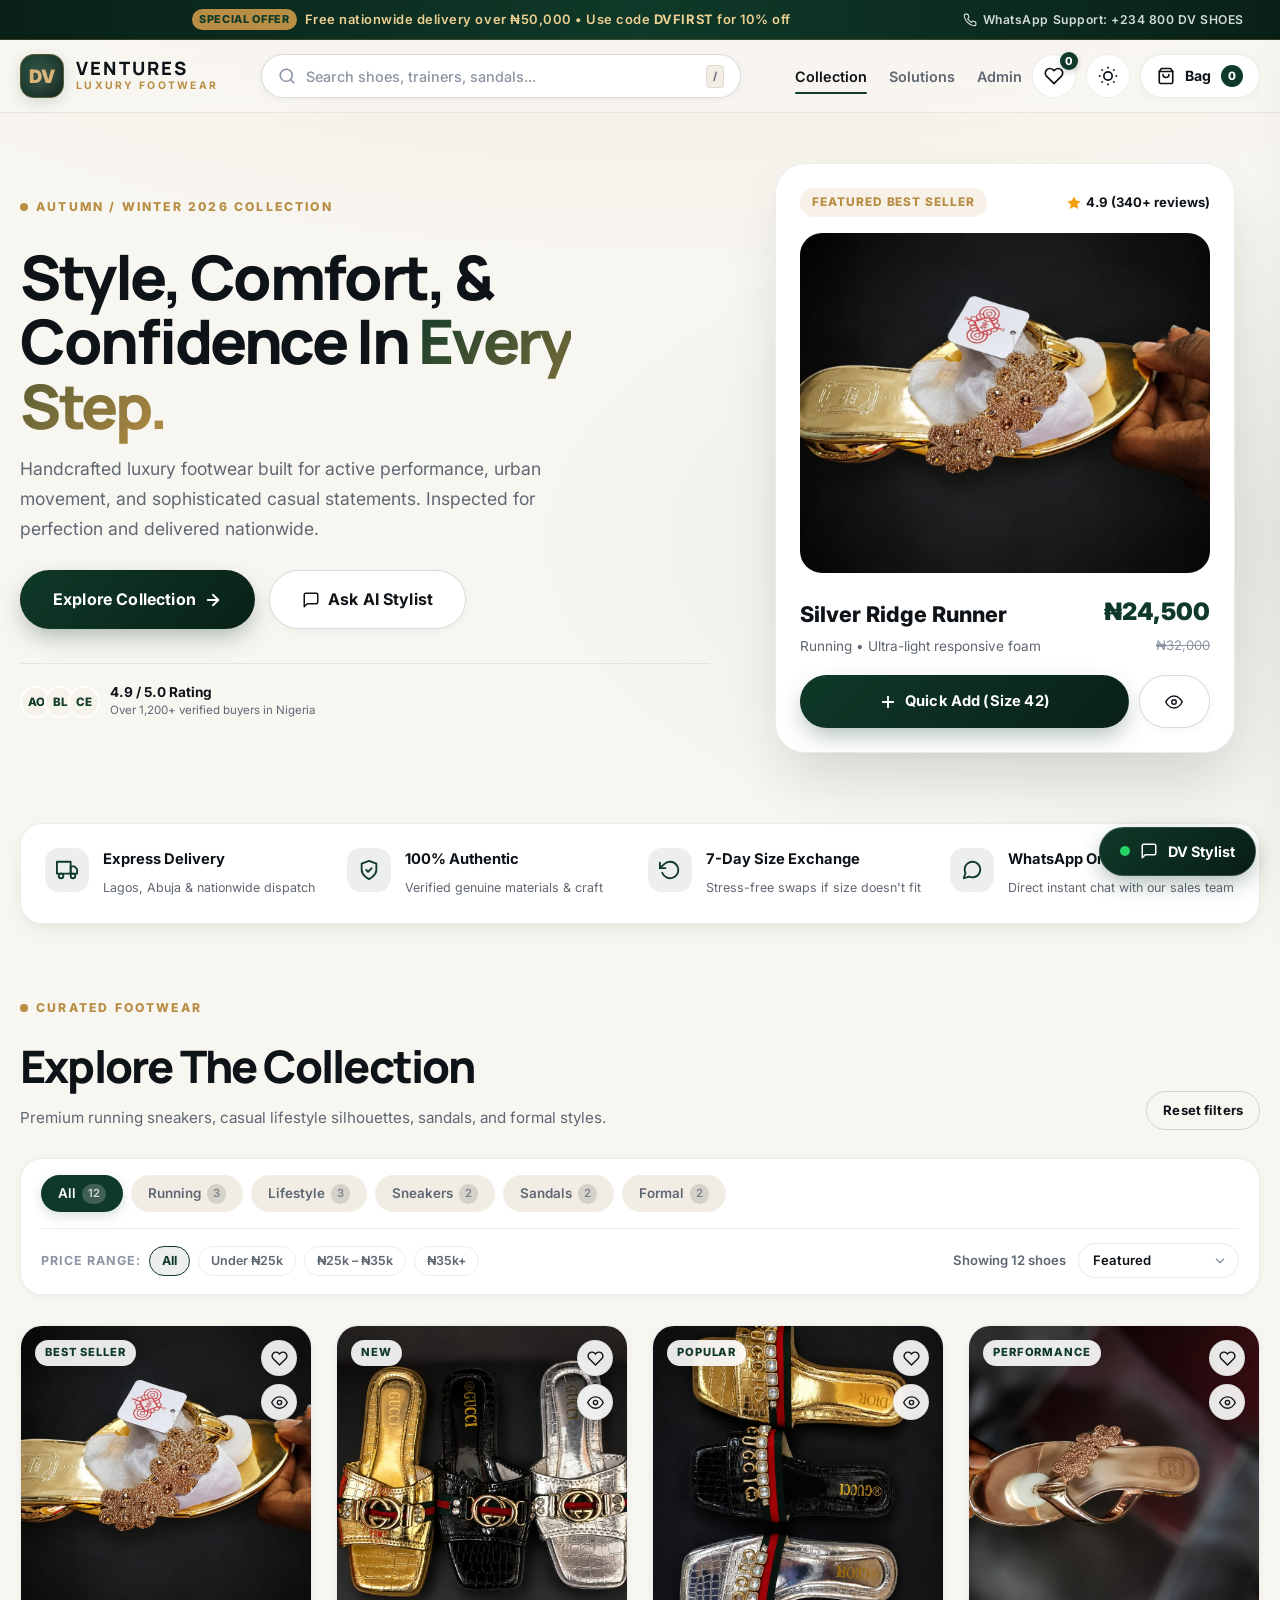
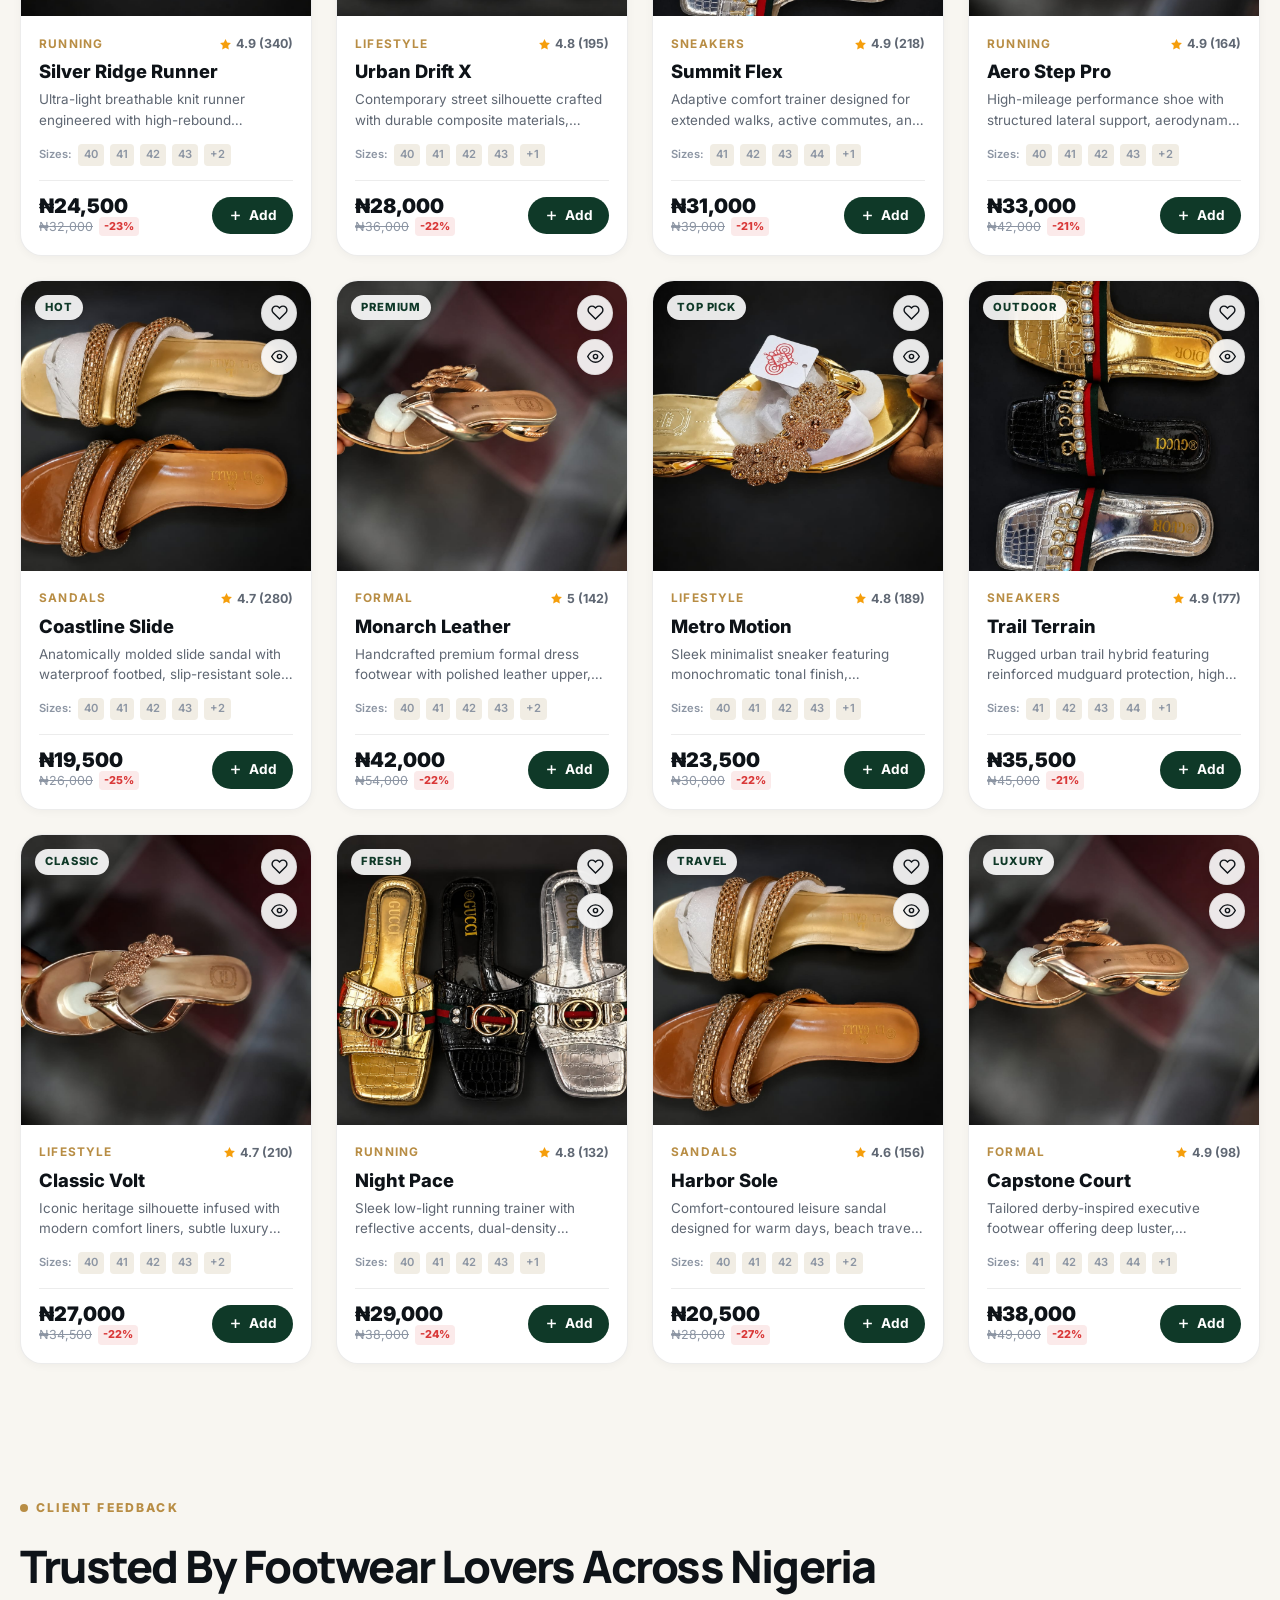
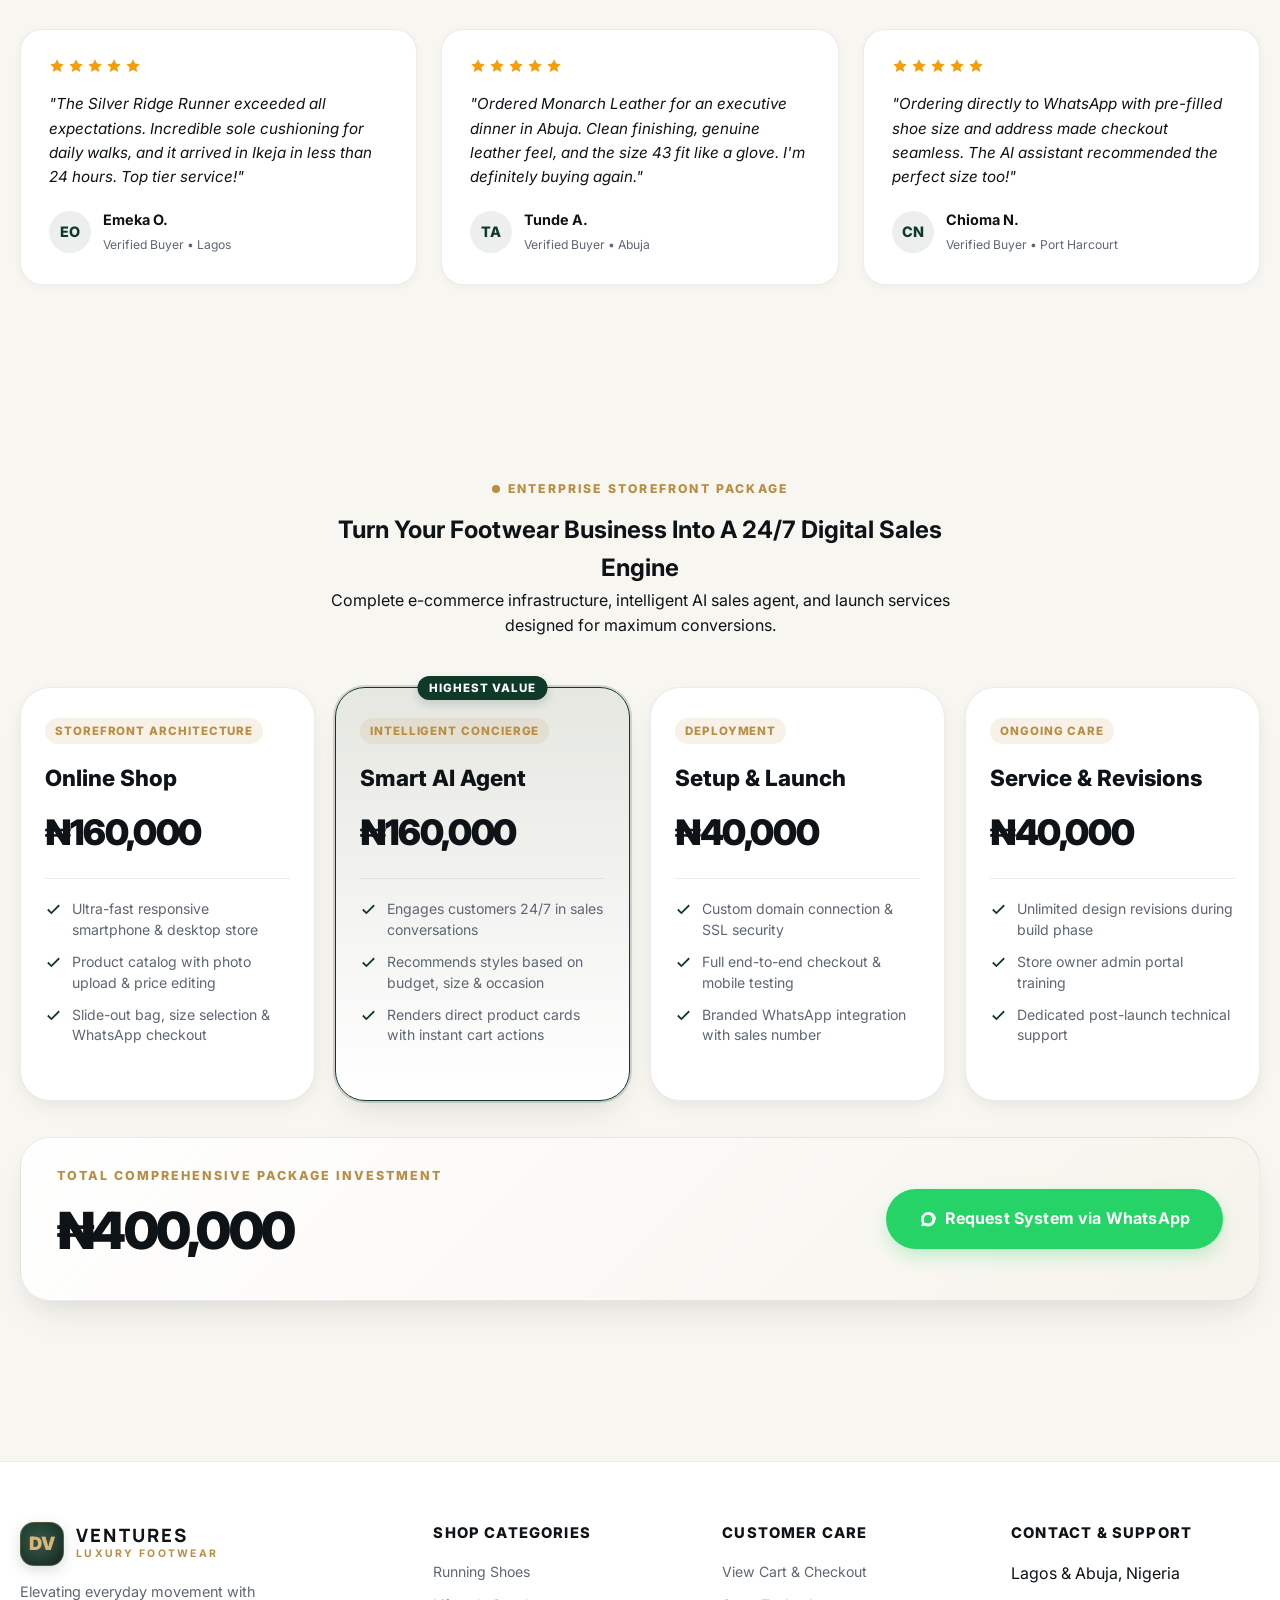
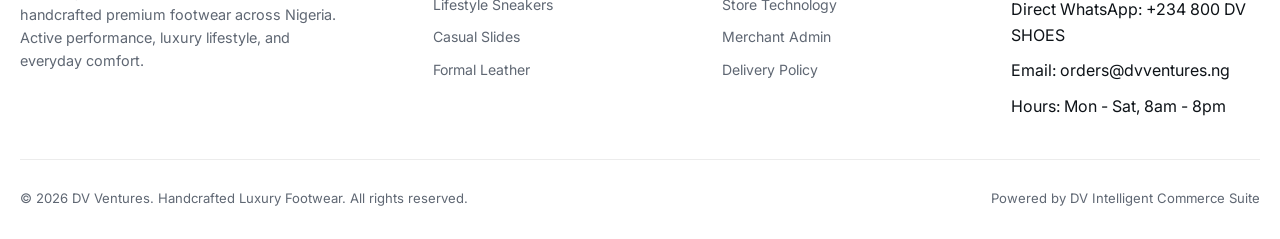
==== index.html @ ef4c5199 "Add files via upload" ====
<!DOCTYPE html>
<html lang="en">
  <head>
    <meta charset="UTF-8" />
    <meta name="viewport" content="width=device-width, initial-scale=1.0" />
    <meta
      name="description"
      content="DV Ventures — Premium handcrafted footwear store in Nigeria. Shop running shoes, luxury sneakers, lifestyle essentials, and sandals with instant WhatsApp ordering and 24/7 AI shopping assistant."
    />
    <title>DV Ventures | Premium Footwear & Luxury Sneakers</title>
    <link rel="preconnect" href="https://fonts.googleapis.com" />
    <link rel="preconnect" href="https://fonts.gstatic.com" crossorigin />
    <link
      href="https://fonts.googleapis.com/css2?family=Inter:wght@400;500;600;700;800;900&family=Manrope:wght@600;700;800;900&display=swap"
      rel="stylesheet"
    />
    <link rel="stylesheet" href="styles.css" />
  </head>
  <body class="theme-light">
    <!-- Announcement Marquee -->
    <div class="announcement-bar">
      <div class="container announcement-inner">
        <div class="announcement-text">
          <span class="announcement-badge">Special Offer</span>
          <span>Free nationwide delivery over ₦50,000 &bull; Use code <strong>DVFIRST</strong> for 10% off</span>
        </div>
        <div class="announcement-contact">
          <svg width="14" height="14" viewBox="0 0 24 24" fill="none" stroke="currentColor" stroke-width="2" stroke-linecap="round" stroke-linejoin="round">
            <path d="M22 16.92v3a2 2 0 0 1-2.18 2 19.79 19.79 0 0 1-8.63-3.07 19.5 19.5 0 0 1-6-6 19.79 19.79 0 0 1-3.07-8.67A2 2 0 0 1 4.11 2h3a2 2 0 0 1 2 1.72 12.84 12.84 0 0 0 .7 2.81 2 2 0 0 1-.45 2.11L8.09 9.91a16 16 0 0 0 6 6l1.27-1.27a2 2 0 0 1 2.11-.45 12.84 12.84 0 0 0 2.81.7A2 2 0 0 1 22 16.92z"></path>
          </svg>
          <span>WhatsApp Support: +234 800 DV SHOES</span>
        </div>
      </div>
    </div>

    <!-- Header / Navbar -->
    <header class="topbar" id="siteHeader">
      <div class="container topbar-inner">
        <!-- Brand -->
        <a href="index.html" class="brand" aria-label="DV Ventures Home">
          <div class="brand-mark">DV</div>
          <div class="brand-info">
            <span class="brand-title">VENTURES</span>
            <span class="brand-subtitle">Luxury Footwear</span>
          </div>
        </a>

        <!-- Search Bar -->
        <div class="search-wrap" role="search">
          <svg class="search-icon" viewBox="0 0 24 24" fill="none" stroke="currentColor" stroke-width="2.2" stroke-linecap="round" stroke-linejoin="round">
            <circle cx="11" cy="11" r="8"></circle>
            <line x1="21" y1="21" x2="16.65" y2="16.65"></line>
          </svg>
          <input
            id="searchInput"
            type="search"
            placeholder="Search shoes, trainers, sandals..."
            aria-label="Search footwear collection"
            autocomplete="off"
          />
          <span class="search-shortcut" title="Press / to search">/</span>
        </div>

        <!-- Navigation & Actions -->
        <nav class="header-actions" aria-label="Quick actions">
          <nav class="topbar-nav" aria-label="Main navigation">
            <a href="#products" class="active">Collection</a>
            <a href="#pricing">Solutions</a>
            <a href="admin.html">Admin</a>
          </nav>

          <!-- Wishlist Toggle -->
          <button id="wishlistToggle" class="icon-btn" type="button" aria-label="View Wishlist" title="View Wishlist">
            <svg viewBox="0 0 24 24" fill="none" stroke="currentColor" stroke-width="2" stroke-linecap="round" stroke-linejoin="round">
              <path d="M20.84 4.61a5.5 5.5 0 0 0-7.78 0L12 5.67l-1.06-1.06a5.5 5.5 0 0 0-7.78 7.78l1.06 1.06L12 21.23l7.78-7.78 1.06-1.06a5.5 5.5 0 0 0 0-7.78z"></path>
            </svg>
            <span id="wishlistCount" class="icon-badge">0</span>
          </button>

          <!-- Theme Toggle -->
          <button id="themeToggle" class="icon-btn" type="button" aria-label="Toggle dark/light theme" title="Toggle theme">
            <svg class="theme-icon-sun" viewBox="0 0 24 24" fill="none" stroke="currentColor" stroke-width="2" stroke-linecap="round" stroke-linejoin="round">
              <circle cx="12" cy="12" r="5"></circle>
              <line x1="12" y1="1" x2="12" y2="3"></line>
              <line x1="12" y1="21" x2="12" y2="23"></line>
              <line x1="4.22" y1="4.22" x2="5.64" y2="5.64"></line>
              <line x1="18.36" y1="18.36" x2="19.78" y2="19.78"></line>
              <line x1="1" y1="12" x2="3" y2="12"></line>
              <line x1="21" y1="12" x2="23" y2="12"></line>
              <line x1="4.22" y1="19.78" x2="5.64" y2="18.36"></line>
              <line x1="18.36" y1="5.64" x2="19.78" y2="4.22"></line>
            </svg>
          </button>

          <!-- Cart Button -->
          <button id="cartToggle" class="cart-pill-btn" type="button" aria-label="Shopping bag">
            <svg viewBox="0 0 24 24" fill="none" stroke="currentColor" stroke-width="2.2" stroke-linecap="round" stroke-linejoin="round">
              <path d="M6 2L3 6v14a2 2 0 0 0 2 2h14a2 2 0 0 0 2-2V6l-3-4z"></path>
              <line x1="3" y1="6" x2="21" y2="6"></line>
              <path d="M16 10a4 4 0 0 1-8 0"></path>
            </svg>
            <span>Bag</span>
            <span id="cartCount" class="cart-badge">0</span>
          </button>
        </nav>
      </div>
    </header>

    <main class="page-shell container">
      <!-- HERO SHOWCASE -->
      <section class="hero-banner" aria-label="Hero Introduction">
        <div class="hero-copy">
          <span class="eyebrow">Autumn / Winter 2026 Collection</span>
          <h1>Style, Comfort, & Confidence In <span class="highlight">Every Step.</span></h1>
          <p>
            Handcrafted luxury footwear built for active performance, urban movement, and sophisticated casual statements. Inspected for perfection and delivered nationwide.
          </p>
          <div class="hero-actions">
            <a href="#products" class="button button-primary button-lg">
              <span>Explore Collection</span>
              <svg viewBox="0 0 24 24" fill="none" stroke="currentColor" stroke-width="2.5" stroke-linecap="round" stroke-linejoin="round">
                <line x1="5" y1="12" x2="19" y2="12"></line>
                <polyline points="12 5 19 12 12 19"></polyline>
              </svg>
            </a>
            <button id="heroChatPrompt" class="button button-secondary button-lg" type="button">
              <svg viewBox="0 0 24 24" fill="none" stroke="currentColor" stroke-width="2" stroke-linecap="round" stroke-linejoin="round">
                <path d="M21 15a2 2 0 0 1-2 2H7l-4 4V5a2 2 0 0 1 2-2h14a2 2 0 0 1 2 2z"></path>
              </svg>
              <span>Ask AI Stylist</span>
            </button>
          </div>

          <!-- Social Proof Badges -->
          <div class="hero-trust">
            <div class="trust-item">
              <div class="trust-avatar-group">
                <div class="trust-avatar">AO</div>
                <div class="trust-avatar">BL</div>
                <div class="trust-avatar">CE</div>
              </div>
              <div class="trust-copy">
                <strong>4.9 / 5.0 Rating</strong>
                <span>Over 1,200+ verified buyers in Nigeria</span>
              </div>
            </div>
          </div>
        </div>

        <!-- Hero Spotlight Card -->
        <div class="hero-spotlight">
          <article class="spotlight-card">
            <div class="spotlight-badge-row">
              <span class="spotlight-badge">Featured Best Seller</span>
              <div class="spotlight-rating">
                <svg viewBox="0 0 24 24">
                  <polygon points="12 2 15.09 8.26 22 9.27 17 14.14 18.18 21.02 12 17.77 5.82 21.02 7 14.14 2 9.27 8.91 8.26 12 2"></polygon>
                </svg>
                <span>4.9 (340+ reviews)</span>
              </div>
            </div>

            <div class="spotlight-img-wrap">
              <img src="./WhatsApp Image 2026-09-04 at 17.58.44.jpeg" alt="Silver Ridge Runner Premium Footwear" />
            </div>

            <div class="spotlight-meta">
              <div class="spotlight-meta-left">
                <h3>Silver Ridge Runner</h3>
                <p>Running &bull; Ultra-light responsive foam</p>
              </div>
              <div class="spotlight-price">
                <span class="current">₦24,500</span>
                <span class="old">₦32,000</span>
              </div>
            </div>

            <div class="spotlight-quick-add">
              <button class="button button-primary full" type="button" onclick="addToCart(1, 42)">
                <svg viewBox="0 0 24 24" fill="none" stroke="currentColor" stroke-width="2.5" stroke-linecap="round" stroke-linejoin="round">
                  <line x1="12" y1="5" x2="12" y2="19"></line>
                  <line x1="5" y1="12" x2="19" y2="12"></line>
                </svg>
                <span>Quick Add (Size 42)</span>
              </button>
              <button class="button button-secondary" type="button" onclick="openQuickView(1)" title="View Details">
                <svg viewBox="0 0 24 24" fill="none" stroke="currentColor" stroke-width="2" stroke-linecap="round" stroke-linejoin="round">
                  <path d="M1 12s4-8 11-8 11 8 11 8-4 8-11 8-11-8-11-8z"></path>
                  <circle cx="12" cy="12" r="3"></circle>
                </svg>
              </button>
            </div>
          </article>
        </div>
      </section>

      <!-- PROMO & TRUST STRIP -->
      <section class="promo-strip" aria-label="Customer assurances">
        <div class="promo-item">
          <div class="promo-icon-wrap">
            <svg viewBox="0 0 24 24" fill="none" stroke="currentColor" stroke-width="2" stroke-linecap="round" stroke-linejoin="round">
              <rect x="1" y="3" width="15" height="13"></rect>
              <polygon points="16 8 20 8 23 11 23 16 16 16 16 8"></polygon>
              <circle cx="5.5" cy="18.5" r="2.5"></circle>
              <circle cx="18.5" cy="18.5" r="2.5"></circle>
            </svg>
          </div>
          <div class="promo-text">
            <strong>Express Delivery</strong>
            <span>Lagos, Abuja & nationwide dispatch</span>
          </div>
        </div>

        <div class="promo-item">
          <div class="promo-icon-wrap">
            <svg viewBox="0 0 24 24" fill="none" stroke="currentColor" stroke-width="2" stroke-linecap="round" stroke-linejoin="round">
              <path d="M12 22s8-4 8-10V5l-8-3-8 3v7c0 6 8 10 8 10z"></path>
              <polyline points="9 12 11 14 15 10"></polyline>
            </svg>
          </div>
          <div class="promo-text">
            <strong>100% Authentic</strong>
            <span>Verified genuine materials & craft</span>
          </div>
        </div>

        <div class="promo-item">
          <div class="promo-icon-wrap">
            <svg viewBox="0 0 24 24" fill="none" stroke="currentColor" stroke-width="2" stroke-linecap="round" stroke-linejoin="round">
              <polyline points="1 4 1 10 7 10"></polyline>
              <path d="M3.51 15a9 9 0 1 0 2.13-9.36L1 10"></path>
            </svg>
          </div>
          <div class="promo-text">
            <strong>7-Day Size Exchange</strong>
            <span>Stress-free swaps if size doesn't fit</span>
          </div>
        </div>

        <div class="promo-item">
          <div class="promo-icon-wrap">
            <svg viewBox="0 0 24 24" fill="none" stroke="currentColor" stroke-width="2" stroke-linecap="round" stroke-linejoin="round">
              <path d="M21 11.5a8.38 8.38 0 0 1-.9 3.8 8.5 8.5 0 0 1-7.6 4.7 8.38 8.38 0 0 1-3.8-.9L3 21l1.9-5.7a8.38 8.38 0 0 1-.9-3.8 8.5 8.5 0 0 1 4.7-7.6 8.38 8.38 0 0 1 3.8-.9h.5a8.48 8.48 0 0 1 8 8v.5z"></path>
            </svg>
          </div>
          <div class="promo-text">
            <strong>WhatsApp Ordering</strong>
            <span>Direct instant chat with our sales team</span>
          </div>
        </div>
      </section>

      <!-- CATALOG & PRODUCTS SECTION -->
      <section id="products" class="catalog-section">
        <div class="section-head">
          <div>
            <span class="eyebrow">Curated Footwear</span>
            <h2>Explore The Collection</h2>
            <p class="section-head-subtitle">Premium running sneakers, casual lifestyle silhouettes, sandals, and formal styles.</p>
          </div>
          <button id="clearFilter" class="button button-outline button-sm" type="button">Reset filters</button>
        </div>

        <!-- Catalog Toolbar (Categories, Filters, Sorting) -->
        <div class="catalog-toolbar">
          <div class="toolbar-top">
            <nav class="categories-bar" aria-label="Footwear categories">
              <button class="category-chip active" data-category="all" type="button">
                <span>All</span>
                <span class="category-count">12</span>
              </button>
              <button class="category-chip" data-category="Running" type="button">
                <span>Running</span>
                <span class="category-count">3</span>
              </button>
              <button class="category-chip" data-category="Lifestyle" type="button">
                <span>Lifestyle</span>
                <span class="category-count">3</span>
              </button>
              <button class="category-chip" data-category="Sneakers" type="button">
                <span>Sneakers</span>
                <span class="category-count">2</span>
              </button>
              <button class="category-chip" data-category="Sandals" type="button">
                <span>Sandals</span>
                <span class="category-count">2</span>
              </button>
              <button class="category-chip" data-category="Formal" type="button">
                <span>Formal</span>
                <span class="category-count">2</span>
              </button>
            </nav>
          </div>

          <div class="toolbar-bottom">
            <div class="price-presets">
              <span class="filter-label">Price Range:</span>
              <button class="price-chip active" data-price-range="all" type="button">All</button>
              <button class="price-chip" data-price-range="under-25k" type="button">Under ₦25k</button>
              <button class="price-chip" data-price-range="25k-35k" type="button">₦25k – ₦35k</button>
              <button class="price-chip" data-price-range="above-35k" type="button">₦35k+</button>
            </div>

            <div class="sort-and-meta">
              <span id="catalogCount" class="catalog-counter">Showing 12 shoes</span>
              <div class="sort-select-wrap">
                <select id="sortSelect" class="sort-select" aria-label="Sort products">
                  <option value="default">Featured</option>
                  <option value="price-asc">Price: Low to High</option>
                  <option value="price-desc">Price: High to Low</option>
                  <option value="rating">Top Rated</option>
                </select>
                <svg viewBox="0 0 24 24" fill="none" stroke="currentColor" stroke-width="2.5" stroke-linecap="round" stroke-linejoin="round">
                  <polyline points="6 9 12 15 18 9"></polyline>
                </svg>
              </div>
            </div>
          </div>
        </div>

        <!-- Product Grid -->
        <div id="productGrid" class="product-grid" aria-live="polite"></div>
      </section>

      <!-- TESTIMONIALS SECTION -->
      <section class="testimonials-section" aria-label="Customer Reviews">
        <div class="section-head compact">
          <div>
            <span class="eyebrow">Client Feedback</span>
            <h2>Trusted By Footwear Lovers Across Nigeria</h2>
          </div>
        </div>

        <div class="testimonials-grid">
          <article class="testimonial-card">
            <div class="testimonial-rating">
              <svg viewBox="0 0 24 24"><polygon points="12 2 15.09 8.26 22 9.27 17 14.14 18.18 21.02 12 17.77 5.82 21.02 7 14.14 2 9.27 8.91 8.26 12 2"></polygon></svg>
              <svg viewBox="0 0 24 24"><polygon points="12 2 15.09 8.26 22 9.27 17 14.14 18.18 21.02 12 17.77 5.82 21.02 7 14.14 2 9.27 8.91 8.26 12 2"></polygon></svg>
              <svg viewBox="0 0 24 24"><polygon points="12 2 15.09 8.26 22 9.27 17 14.14 18.18 21.02 12 17.77 5.82 21.02 7 14.14 2 9.27 8.91 8.26 12 2"></polygon></svg>
              <svg viewBox="0 0 24 24"><polygon points="12 2 15.09 8.26 22 9.27 17 14.14 18.18 21.02 12 17.77 5.82 21.02 7 14.14 2 9.27 8.91 8.26 12 2"></polygon></svg>
              <svg viewBox="0 0 24 24"><polygon points="12 2 15.09 8.26 22 9.27 17 14.14 18.18 21.02 12 17.77 5.82 21.02 7 14.14 2 9.27 8.91 8.26 12 2"></polygon></svg>
            </div>
            <p class="testimonial-quote">
              "The Silver Ridge Runner exceeded all expectations. Incredible sole cushioning for daily walks, and it arrived in Ikeja in less than 24 hours. Top tier service!"
            </p>
            <div class="testimonial-author">
              <div class="author-avatar">EO</div>
              <div class="author-info">
                <strong>Emeka O.</strong>
                <span>Verified Buyer &bull; Lagos</span>
              </div>
            </div>
          </article>

          <article class="testimonial-card">
            <div class="testimonial-rating">
              <svg viewBox="0 0 24 24"><polygon points="12 2 15.09 8.26 22 9.27 17 14.14 18.18 21.02 12 17.77 5.82 21.02 7 14.14 2 9.27 8.91 8.26 12 2"></polygon></svg>
              <svg viewBox="0 0 24 24"><polygon points="12 2 15.09 8.26 22 9.27 17 14.14 18.18 21.02 12 17.77 5.82 21.02 7 14.14 2 9.27 8.91 8.26 12 2"></polygon></svg>
              <svg viewBox="0 0 24 24"><polygon points="12 2 15.09 8.26 22 9.27 17 14.14 18.18 21.02 12 17.77 5.82 21.02 7 14.14 2 9.27 8.91 8.26 12 2"></polygon></svg>
              <svg viewBox="0 0 24 24"><polygon points="12 2 15.09 8.26 22 9.27 17 14.14 18.18 21.02 12 17.77 5.82 21.02 7 14.14 2 9.27 8.91 8.26 12 2"></polygon></svg>
              <svg viewBox="0 0 24 24"><polygon points="12 2 15.09 8.26 22 9.27 17 14.14 18.18 21.02 12 17.77 5.82 21.02 7 14.14 2 9.27 8.91 8.26 12 2"></polygon></svg>
            </div>
            <p class="testimonial-quote">
              "Ordered Monarch Leather for an executive dinner in Abuja. Clean finishing, genuine leather feel, and the size 43 fit like a glove. I'm definitely buying again."
            </p>
            <div class="testimonial-author">
              <div class="author-avatar">TA</div>
              <div class="author-info">
                <strong>Tunde A.</strong>
                <span>Verified Buyer &bull; Abuja</span>
              </div>
            </div>
          </article>

          <article class="testimonial-card">
            <div class="testimonial-rating">
              <svg viewBox="0 0 24 24"><polygon points="12 2 15.09 8.26 22 9.27 17 14.14 18.18 21.02 12 17.77 5.82 21.02 7 14.14 2 9.27 8.91 8.26 12 2"></polygon></svg>
              <svg viewBox="0 0 24 24"><polygon points="12 2 15.09 8.26 22 9.27 17 14.14 18.18 21.02 12 17.77 5.82 21.02 7 14.14 2 9.27 8.91 8.26 12 2"></polygon></svg>
              <svg viewBox="0 0 24 24"><polygon points="12 2 15.09 8.26 22 9.27 17 14.14 18.18 21.02 12 17.77 5.82 21.02 7 14.14 2 9.27 8.91 8.26 12 2"></polygon></svg>
              <svg viewBox="0 0 24 24"><polygon points="12 2 15.09 8.26 22 9.27 17 14.14 18.18 21.02 12 17.77 5.82 21.02 7 14.14 2 9.27 8.91 8.26 12 2"></polygon></svg>
              <svg viewBox="0 0 24 24"><polygon points="12 2 15.09 8.26 22 9.27 17 14.14 18.18 21.02 12 17.77 5.82 21.02 7 14.14 2 9.27 8.91 8.26 12 2"></polygon></svg>
            </div>
            <p class="testimonial-quote">
              "Ordering directly to WhatsApp with pre-filled shoe size and address made checkout seamless. The AI assistant recommended the perfect size too!"
            </p>
            <div class="testimonial-author">
              <div class="author-avatar">CN</div>
              <div class="author-info">
                <strong>Chioma N.</strong>
                <span>Verified Buyer &bull; Port Harcourt</span>
              </div>
            </div>
          </article>
        </div>
      </section>

      <!-- PRICING / PROPOSAL SECTION -->
      <section id="pricing" class="pricing-section">
        <div class="pricing-intro">
          <span class="eyebrow">Enterprise Storefront Package</span>
          <h2>Turn Your Footwear Business Into A 24/7 Digital Sales Engine</h2>
          <p>Complete e-commerce infrastructure, intelligent AI sales agent, and launch services designed for maximum conversions.</p>
        </div>

        <div class="pricing-grid">
          <article class="pricing-card">
            <span class="pricing-chip">Storefront Architecture</span>
            <h3>Online Shop</h3>
            <div class="pricing-price">₦160,000</div>
            <ul class="pricing-features">
              <li>
                <svg viewBox="0 0 24 24" fill="none" stroke="currentColor" stroke-width="2.5"><polyline points="20 6 9 17 4 12"></polyline></svg>
                <span>Ultra-fast responsive smartphone & desktop store</span>
              </li>
              <li>
                <svg viewBox="0 0 24 24" fill="none" stroke="currentColor" stroke-width="2.5"><polyline points="20 6 9 17 4 12"></polyline></svg>
                <span>Product catalog with photo upload & price editing</span>
              </li>
              <li>
                <svg viewBox="0 0 24 24" fill="none" stroke="currentColor" stroke-width="2.5"><polyline points="20 6 9 17 4 12"></polyline></svg>
                <span>Slide-out bag, size selection & WhatsApp checkout</span>
              </li>
            </ul>
          </article>

          <article class="pricing-card featured">
            <span class="pricing-badge-popular">Highest Value</span>
            <span class="pricing-chip">Intelligent Concierge</span>
            <h3>Smart AI Agent</h3>
            <div class="pricing-price">₦160,000</div>
            <ul class="pricing-features">
              <li>
                <svg viewBox="0 0 24 24" fill="none" stroke="currentColor" stroke-width="2.5"><polyline points="20 6 9 17 4 12"></polyline></svg>
                <span>Engages customers 24/7 in sales conversations</span>
              </li>
              <li>
                <svg viewBox="0 0 24 24" fill="none" stroke="currentColor" stroke-width="2.5"><polyline points="20 6 9 17 4 12"></polyline></svg>
                <span>Recommends styles based on budget, size & occasion</span>
              </li>
              <li>
                <svg viewBox="0 0 24 24" fill="none" stroke="currentColor" stroke-width="2.5"><polyline points="20 6 9 17 4 12"></polyline></svg>
                <span>Renders direct product cards with instant cart actions</span>
              </li>
            </ul>
          </article>

          <article class="pricing-card">
            <span class="pricing-chip">Deployment</span>
            <h3>Setup & Launch</h3>
            <div class="pricing-price">₦40,000</div>
            <ul class="pricing-features">
              <li>
                <svg viewBox="0 0 24 24" fill="none" stroke="currentColor" stroke-width="2.5"><polyline points="20 6 9 17 4 12"></polyline></svg>
                <span>Custom domain connection & SSL security</span>
              </li>
              <li>
                <svg viewBox="0 0 24 24" fill="none" stroke="currentColor" stroke-width="2.5"><polyline points="20 6 9 17 4 12"></polyline></svg>
                <span>Full end-to-end checkout & mobile testing</span>
              </li>
              <li>
                <svg viewBox="0 0 24 24" fill="none" stroke="currentColor" stroke-width="2.5"><polyline points="20 6 9 17 4 12"></polyline></svg>
                <span>Branded WhatsApp integration with sales number</span>
              </li>
            </ul>
          </article>

          <article class="pricing-card">
            <span class="pricing-chip">Ongoing Care</span>
            <h3>Service & Revisions</h3>
            <div class="pricing-price">₦40,000</div>
            <ul class="pricing-features">
              <li>
                <svg viewBox="0 0 24 24" fill="none" stroke="currentColor" stroke-width="2.5"><polyline points="20 6 9 17 4 12"></polyline></svg>
                <span>Unlimited design revisions during build phase</span>
              </li>
              <li>
                <svg viewBox="0 0 24 24" fill="none" stroke="currentColor" stroke-width="2.5"><polyline points="20 6 9 17 4 12"></polyline></svg>
                <span>Store owner admin portal training</span>
              </li>
              <li>
                <svg viewBox="0 0 24 24" fill="none" stroke="currentColor" stroke-width="2.5"><polyline points="20 6 9 17 4 12"></polyline></svg>
                <span>Dedicated post-launch technical support</span>
              </li>
            </ul>
          </article>
        </div>

        <!-- Total Investment Summary -->
        <div class="total-box">
          <div class="total-copy">
            <span>Total Comprehensive Package Investment</span>
            <strong>₦400,000</strong>
          </div>
          <div class="total-actions">
            <a
              href="https://wa.me/2348000000000?text=Hello%20DV%20Ventures%2C%20I%20am%20interested%20in%20deploying%20the%20complete%20E-Commerce%20%2B%20AI%20Agent%20Package%20for%20my%20store."
              target="_blank"
              rel="noopener noreferrer"
              class="button button-whatsapp button-lg"
            >
              <svg viewBox="0 0 24 24" fill="currentColor">
                <path d="M12.031 6.172c-3.181 0-5.767 2.586-5.768 5.766-.001 1.298.38 2.27 1.019 3.287l-.711 2.598 2.664-.699c.971.53 1.874.814 2.8.814 3.182 0 5.769-2.587 5.769-5.766 0-3.181-2.587-5.766-5.773-5.766zm9.969 5.766c0 5.514-4.486 10-10 10-1.748 0-3.385-.45-4.816-1.238l-4.184 1.098 1.121-4.091c-.888-1.493-1.421-3.238-1.421-5.105 0-5.514 4.486-10 10-10 5.514 0 10 4.486 10 10z"></path>
              </svg>
              <span>Request System via WhatsApp</span>
            </a>
          </div>
        </div>
      </section>
    </main>

    <!-- FOOTER -->
    <footer class="site-footer">
      <div class="container">
        <div class="footer-top">
          <div class="footer-brand">
            <div class="brand">
              <div class="brand-mark">DV</div>
              <div class="brand-info">
                <span class="brand-title">VENTURES</span>
                <span class="brand-subtitle">Luxury Footwear</span>
              </div>
            </div>
            <p>Elevating everyday movement with handcrafted premium footwear across Nigeria. Active performance, luxury lifestyle, and everyday comfort.</p>
          </div>

          <div class="footer-col">
            <h4>Shop Categories</h4>
            <div class="footer-links">
              <a href="#products" onclick="setCategoryFilter('Running')">Running Shoes</a>
              <a href="#products" onclick="setCategoryFilter('Lifestyle')">Lifestyle Sneakers</a>
              <a href="#products" onclick="setCategoryFilter('Sandals')">Casual Slides</a>
              <a href="#products" onclick="setCategoryFilter('Formal')">Formal Leather</a>
            </div>
          </div>

          <div class="footer-col">
            <h4>Customer Care</h4>
            <div class="footer-links">
              <a href="cart.html">View Cart & Checkout</a>
              <a href="#pricing">Store Technology</a>
              <a href="admin.html">Merchant Admin</a>
              <a href="#" onclick="openChatWithPrompt('What is your delivery policy?')">Delivery Policy</a>
            </div>
          </div>

          <div class="footer-col">
            <h4>Contact & Support</h4>
            <div class="footer-links">
              <span>Lagos & Abuja, Nigeria</span>
              <span>Direct WhatsApp: +234 800 DV SHOES</span>
              <span>Email: orders@dvventures.ng</span>
              <span>Hours: Mon - Sat, 8am - 8pm</span>
            </div>
          </div>
        </div>

        <div class="footer-bottom">
          <p>&copy; 2026 DV Ventures. Handcrafted Luxury Footwear. All rights reserved.</p>
          <p>Powered by DV Intelligent Commerce Suite</p>
        </div>
      </div>
    </footer>

    <!-- SLIDE-OUT CART PANEL / DRAWER -->
    <div id="cartBackdrop" class="cart-panel-backdrop"></div>
    <aside id="cartPanel" class="cart-panel" aria-label="Shopping bag drawer">
      <div class="cart-panel-header">
        <h3>
          <svg width="20" height="20" viewBox="0 0 24 24" fill="none" stroke="currentColor" stroke-width="2.2">
            <path d="M6 2L3 6v14a2 2 0 0 0 2 2h14a2 2 0 0 0 2-2V6l-3-4z"></path>
            <line x1="3" y1="6" x2="21" y2="6"></line>
            <path d="M16 10a4 4 0 0 1-8 0"></path>
          </svg>
          <span>Your Shopping Bag</span>
        </h3>
        <button id="closeCart" class="close-btn" type="button" aria-label="Close shopping bag">
          <svg viewBox="0 0 24 24" fill="none" stroke="currentColor" stroke-width="2.2" stroke-linecap="round" stroke-linejoin="round">
            <line x1="18" y1="6" x2="6" y2="18"></line>
            <line x1="6" y1="6" x2="18" y2="18"></line>
          </svg>
        </button>
      </div>

      <!-- Free Shipping Progress Tracker -->
      <div class="cart-shipping-bar">
        <div id="shippingStatusText">Add ₦50,000 for FREE nationwide delivery</div>
        <div class="shipping-progress-track">
          <div id="shippingProgressFill" class="shipping-progress-fill"></div>
        </div>
      </div>

      <!-- Item List Container -->
      <div id="cartItems" class="cart-items"></div>

      <!-- Cart Drawer Footer -->
      <div class="cart-panel-footer">
        <form id="cartPromoForm" class="cart-promo-form">
          <input id="cartPromoInput" type="text" placeholder="Promo code (e.g. DVFIRST)" />
          <button type="submit">Apply</button>
        </form>

        <div class="cart-cost-row">
          <span>Subtotal</span>
          <strong id="cartSubtotal">₦0</strong>
        </div>

        <div id="cartDiscountRow" class="cart-cost-row discount hidden">
          <span>Discount (10% OFF)</span>
          <strong id="cartDiscount">-₦0</strong>
        </div>

        <div class="cart-cost-row">
          <span>Delivery</span>
          <span id="cartDeliveryText">Calculated at checkout</span>
        </div>

        <div class="cart-total-row">
          <span>Total</span>
          <strong id="subtotal">₦0</strong>
        </div>

        <div class="cart-panel-actions">
          <button id="orderWhatsAppBtn" class="button button-whatsapp full" type="button">
            <svg viewBox="0 0 24 24" fill="currentColor">
              <path d="M12.031 6.172c-3.181 0-5.767 2.586-5.768 5.766-.001 1.298.38 2.27 1.019 3.287l-.711 2.598 2.664-.699c.971.53 1.874.814 2.8.814 3.182 0 5.769-2.587 5.769-5.766 0-3.181-2.587-5.766-5.773-5.766zm9.969 5.766c0 5.514-4.486 10-10 10-1.748 0-3.385-.45-4.816-1.238l-4.184 1.098 1.121-4.091c-.888-1.493-1.421-3.238-1.421-5.105 0-5.514 4.486-10 10-10 5.514 0 10 4.486 10 10z"></path>
            </svg>
            <span>Order via WhatsApp</span>
          </button>
          <a href="cart.html" class="button button-secondary full">Review Full Cart Page</a>
        </div>
      </div>
    </aside>

    <!-- PRODUCT QUICK VIEW MODAL -->
    <div id="quickviewModalBackdrop" class="modal-backdrop" aria-hidden="true">
      <div class="quickview-modal" role="dialog" aria-modal="true">
        <button id="closeQuickView" class="modal-close" type="button" aria-label="Close modal">
          <svg viewBox="0 0 24 24" fill="none" stroke="currentColor" stroke-width="2.2">
            <line x1="18" y1="6" x2="6" y2="18"></line>
            <line x1="6" y1="6" x2="18" y2="18"></line>
          </svg>
        </button>

        <div class="quickview-gallery">
          <img id="qvImage" src="" alt="Footwear preview" />
        </div>

        <div class="quickview-details">
          <span id="qvBadge" class="quickview-badge">Best Seller</span>
          <h3 id="qvTitle" class="quickview-title">Shoe Title</h3>

          <div class="quickview-price-row">
            <span id="qvPrice" class="quickview-price">₦0</span>
            <span id="qvOldPrice" class="quickview-old-price">₦0</span>
            <span id="qvDiscount" class="discount-tag">-20%</span>
          </div>

          <p id="qvDescription" class="quickview-desc">Description of the footwear.</p>

          <!-- Interactive Size Selector -->
          <div class="size-selector-wrap">
            <h5>
              <span>Select Shoe Size (EU)</span>
              <small>Standard Fit</small>
            </h5>
            <div id="qvSizeGrid" class="size-grid">
              <button class="size-btn active" type="button" data-size="40">40</button>
              <button class="size-btn" type="button" data-size="41">41</button>
              <button class="size-btn" type="button" data-size="42">42</button>
              <button class="size-btn" type="button" data-size="43">43</button>
              <button class="size-btn" type="button" data-size="44">44</button>
              <button class="size-btn" type="button" data-size="45">45</button>
            </div>
          </div>

          <!-- Quantity Stepper -->
          <div class="form-group">
            <label>Quantity</label>
            <div class="qty-stepper" style="align-self: flex-start;">
              <button type="button" id="qvQtyMinus">-</button>
              <span id="qvQtyDisplay">1</span>
              <button type="button" id="qvQtyPlus">+</button>
            </div>
          </div>

          <div class="quickview-actions">
            <button id="qvAddToCartBtn" class="button button-primary full" type="button">
              <svg viewBox="0 0 24 24" fill="none" stroke="currentColor" stroke-width="2.2">
                <path d="M6 2L3 6v14a2 2 0 0 0 2 2h14a2 2 0 0 0 2-2V6l-3-4z"></path>
                <line x1="3" y1="6" x2="21" y2="6"></line>
                <path d="M16 10a4 4 0 0 1-8 0"></path>
              </svg>
              <span>Add to Bag</span>
            </button>
            <button id="qvWhatsAppBtn" class="button button-whatsapp full" type="button">
              <svg viewBox="0 0 24 24" fill="currentColor">
                <path d="M12.031 6.172c-3.181 0-5.767 2.586-5.768 5.766-.001 1.298.38 2.27 1.019 3.287l-.711 2.598 2.664-.699c.971.53 1.874.814 2.8.814 3.182 0 5.769-2.587 5.769-5.766 0-3.181-2.587-5.766-5.773-5.766zm9.969 5.766c0 5.514-4.486 10-10 10-1.748 0-3.385-.45-4.816-1.238l-4.184 1.098 1.121-4.091c-.888-1.493-1.421-3.238-1.421-5.105 0-5.514 4.486-10 10-10 5.514 0 10 4.486 10 10z"></path>
              </svg>
              <span>Instant WhatsApp Buy</span>
            </button>
          </div>
        </div>
      </div>
    </div>

    <!-- AI SHOPPING CONCIERGE WIDGET -->
    <div id="chatWidget" class="chat-widget" aria-live="polite">
      <button id="chatToggle" class="chat-toggle" type="button" aria-label="Open AI Shopping Concierge">
        <span class="chat-toggle-pulse"></span>
        <svg width="18" height="18" viewBox="0 0 24 24" fill="none" stroke="currentColor" stroke-width="2" stroke-linecap="round" stroke-linejoin="round">
          <path d="M21 15a2 2 0 0 1-2 2H7l-4 4V5a2 2 0 0 1 2-2h14a2 2 0 0 1 2 2z"></path>
        </svg>
        <span>DV Stylist</span>
      </button>

      <div id="chatBox" class="chat-box hidden">
        <div class="chat-header">
          <div class="chat-header-info">
            <div class="chat-avatar">DV</div>
            <div class="chat-header-text">
              <strong>DV Shopping Concierge</strong>
              <small>Online &bull; Instant suggestions</small>
            </div>
          </div>
          <button id="chatClose" class="close-btn" type="button" aria-label="Close assistant">
            <svg viewBox="0 0 24 24" fill="none" stroke="currentColor" stroke-width="2.2">
              <line x1="18" y1="6" x2="6" y2="18"></line>
              <line x1="6" y1="6" x2="18" y2="18"></line>
            </svg>
          </button>
        </div>

        <div class="chat-body" id="chatMessages">
          <div class="message bot">
            Hello! I am your DV Personal Stylist. Looking for high-performance running shoes, sleek casual sneakers, or formal leather? Tell me your budget or preferred style!
          </div>
        </div>

        <!-- Quick Question Prompts -->
        <div class="chat-quick-actions">
          <button type="button" data-prompt="Shoes under ₦25,000">Under ₦25k</button>
          <button type="button" data-prompt="Best running shoes for daily training">Running</button>
          <button type="button" data-prompt="Show me your top best sellers">Best sellers</button>
          <button type="button" data-prompt="Formal shoes for office and events">Formal</button>
        </div>

        <form id="chatForm" class="chat-form">
          <input id="chatInput" type="text" placeholder="Ask about shoes, sizes, prices..." autocomplete="off" />
          <button type="submit" aria-label="Send message">
            <svg viewBox="0 0 24 24" fill="none" stroke="currentColor" stroke-width="2.2" stroke-linecap="round" stroke-linejoin="round">
              <line x1="22" y1="2" x2="11" y2="13"></line>
              <polygon points="22 2 15 22 11 13 2 9 22 2"></polygon>
            </svg>
          </button>
        </form>
      </div>
    </div>

    <!-- MOBILE BOTTOM NAVIGATION BAR -->
    <div class="mobile-bottom-bar" aria-label="Mobile navigation">
      <div class="mobile-bottom-bar-inner">
        <a href="#siteHeader" class="mobile-bar-btn active">
          <svg viewBox="0 0 24 24" fill="none" stroke="currentColor" stroke-width="2">
            <path d="M3 9l9-7 9 7v11a2 2 0 0 1-2 2H5a2 2 0 0 1-2-2z"></path>
          </svg>
          <span>Home</span>
        </a>
        <a href="#products" class="mobile-bar-btn">
          <svg viewBox="0 0 24 24" fill="none" stroke="currentColor" stroke-width="2">
            <circle cx="11" cy="11" r="8"></circle>
            <line x1="21" y1="21" x2="16.65" y2="16.65"></line>
          </svg>
          <span>Catalog</span>
        </a>
        <button id="mobileWishlistBtn" class="mobile-bar-btn" type="button">
          <svg viewBox="0 0 24 24" fill="none" stroke="currentColor" stroke-width="2">
            <path d="M20.84 4.61a5.5 5.5 0 0 0-7.78 0L12 5.67l-1.06-1.06a5.5 5.5 0 0 0-7.78 7.78l1.06 1.06L12 21.23l7.78-7.78 1.06-1.06a5.5 5.5 0 0 0 0-7.78z"></path>
          </svg>
          <span>Saved</span>
        </button>
        <button id="mobileCartBtn" class="mobile-bar-btn" type="button">
          <svg viewBox="0 0 24 24" fill="none" stroke="currentColor" stroke-width="2">
            <path d="M6 2L3 6v14a2 2 0 0 0 2 2h14a2 2 0 0 0 2-2V6l-3-4z"></path>
            <line x1="3" y1="6" x2="21" y2="6"></line>
            <path d="M16 10a4 4 0 0 1-8 0"></path>
          </svg>
          <span>Bag</span>
        </button>
      </div>
    </div>

    <!-- TOAST NOTIFICATION CONTAINER -->
    <div id="toastContainer" class="toast-container" aria-live="polite"></div>

    <script src="script.js"></script>
  </body>
</html>
---- styles.css ----
/* ==========================================================================
   DV VENTURES — HIGH-END LUXURY FOOTWEAR DESIGN SYSTEM
   ========================================================================== */

:root {
  /* Color Palette — Luxury Modern Light */
  --bg: #f8f6f1;
  --bg-soft: #ffffff;
  --bg-alt: #f1ede4;
  --card: #ffffff;
  --card-alt: #f6f3eb;
  --text: #0e1318;
  --text-muted: #5f6773;
  --text-dim: #8c95a3;
  
  /* Brand Accents */
  --accent: #0f3928;
  --accent-light: #165239;
  --accent-soft: rgba(15, 57, 40, 0.08);
  --accent-glow: rgba(15, 57, 40, 0.16);
  --gold: #b88d44;
  --gold-light: #d4a75e;
  --gold-soft: rgba(184, 141, 68, 0.12);
  --gold-glow: rgba(184, 141, 68, 0.25);
  
  /* Status & Neutral */
  --danger: #d93838;
  --danger-soft: rgba(217, 56, 56, 0.1);
  --success: #1b8a5a;
  --success-soft: rgba(27, 138, 90, 0.1);
  --star: #f59e0b;
  --white: #ffffff;
  --line: rgba(14, 19, 24, 0.08);
  --line-strong: rgba(14, 19, 24, 0.15);
  
  /* Shadows & Elevations */
  --shadow-sm: 0 2px 8px rgba(0, 0, 0, 0.04);
  --shadow-md: 0 8px 24px -4px rgba(0, 0, 0, 0.06), 0 4px 12px -2px rgba(0, 0, 0, 0.03);
  --shadow-lg: 0 20px 40px -10px rgba(0, 0, 0, 0.08), 0 10px 20px -5px rgba(0, 0, 0, 0.04);
  --shadow-xl: 0 30px 60px -12px rgba(15, 25, 20, 0.15);
  --shadow-glow: 0 0 30px rgba(184, 141, 68, 0.2);

  /* Layout & Geometry */
  --radius-sm: 8px;
  --radius-md: 14px;
  --radius-lg: 22px;
  --radius-xl: 30px;
  --radius-pill: 9999px;
  --transition-fast: 0.18s cubic-bezier(0.16, 1, 0.3, 1);
  --transition-smooth: 0.3s cubic-bezier(0.16, 1, 0.3, 1);
}

body.theme-dark {
  /* Color Palette — Luxury Midnight Obsidian */
  --bg: #090c0f;
  --bg-soft: #101419;
  --bg-alt: #161c22;
  --card: #13181f;
  --card-alt: #1a222a;
  --text: #f0f4f8;
  --text-muted: #94a1b2;
  --text-dim: #626e7e;
  
  --accent: #2de08a;
  --accent-light: #52f0a1;
  --accent-soft: rgba(45, 224, 138, 0.12);
  --accent-glow: rgba(45, 224, 138, 0.25);
  --gold: #dfb56c;
  --gold-light: #eed093;
  --gold-soft: rgba(223, 181, 108, 0.15);
  --gold-glow: rgba(223, 181, 108, 0.3);
  
  --danger: #ff5c5c;
  --danger-soft: rgba(255, 92, 92, 0.15);
  --success: #2de08a;
  --success-soft: rgba(45, 224, 138, 0.15);
  --star: #fbbf24;
  --white: #ffffff;
  --line: rgba(240, 244, 248, 0.08);
  --line-strong: rgba(240, 244, 248, 0.15);
  
  --shadow-sm: 0 2px 8px rgba(0, 0, 0, 0.4);
  --shadow-md: 0 8px 24px -4px rgba(0, 0, 0, 0.5);
  --shadow-lg: 0 20px 40px -10px rgba(0, 0, 0, 0.6);
  --shadow-xl: 0 30px 60px -12px rgba(0, 0, 0, 0.8);
  --shadow-glow: 0 0 35px rgba(45, 224, 138, 0.18);
}

/* ==========================================================================
   RESET & GLOBAL BASICS
   ========================================================================== */

*, *::before, *::after {
  box-sizing: border-box;
  margin: 0;
  padding: 0;
}

html {
  scroll-behavior: smooth;
  font-size: 16px;
  -webkit-text-size-adjust: 100%;
}

body {
  font-family: "Inter", -apple-system, BlinkMacSystemFont, "Segoe UI", Roboto, sans-serif;
  background-color: var(--bg);
  background-image: 
    radial-gradient(ellipse 80% 50% at 50% -20%, var(--gold-soft), transparent),
    radial-gradient(ellipse 60% 40% at 100% 60%, var(--accent-soft), transparent);
  background-attachment: fixed;
  color: var(--text);
  line-height: 1.6;
  min-height: 100vh;
  transition: background-color var(--transition-smooth), color var(--transition-smooth);
  overflow-x: hidden;
}

img {
  display: block;
  max-width: 100%;
  height: auto;
}

button, input, select, textarea {
  font: inherit;
  color: inherit;
}

button {
  cursor: pointer;
  border: none;
  background: none;
  touch-action: manipulation;
}

a {
  color: inherit;
  text-decoration: none;
}

ul, ol {
  list-style: none;
}

.container {
  width: min(1240px, calc(100% - 40px));
  margin: 0 auto;
}

/* ==========================================================================
   ANNOUNCEMENT STRIP
   ========================================================================== */

.announcement-bar {
  background: linear-gradient(90deg, #092017 0%, #0f3928 50%, #092017 100%);
  color: #eed093;
  padding: 9px 16px;
  font-size: 0.81rem;
  font-weight: 600;
  letter-spacing: 0.04em;
  border-bottom: 1px solid rgba(223, 181, 108, 0.2);
}

body.theme-dark .announcement-bar {
  background: linear-gradient(90deg, #050708 0%, #0d1e16 50%, #050708 100%);
  color: #dfb56c;
}

.announcement-inner {
  display: flex;
  align-items: center;
  justify-content: space-between;
  gap: 16px;
}

.announcement-text {
  display: flex;
  align-items: center;
  gap: 8px;
  margin: 0 auto;
}

.announcement-badge {
  display: inline-flex;
  align-items: center;
  background: var(--gold);
  color: #0f3928;
  font-size: 0.68rem;
  font-weight: 800;
  padding: 2px 7px;
  border-radius: var(--radius-pill);
  text-transform: uppercase;
  letter-spacing: 0.06em;
}

.announcement-link {
  color: #ffffff;
  text-decoration: underline;
  text-underline-offset: 3px;
  font-weight: 700;
  transition: opacity var(--transition-fast);
}

.announcement-link:hover {
  opacity: 0.85;
}

.announcement-contact {
  display: flex;
  align-items: center;
  gap: 6px;
  font-size: 0.76rem;
  color: #d1dbd6;
}

/* ==========================================================================
   TOPBAR / NAVBAR
   ========================================================================== */

.topbar {
  position: sticky;
  top: 0;
  z-index: 90;
  backdrop-filter: blur(18px);
  -webkit-backdrop-filter: blur(18px);
  background: rgba(248, 246, 241, 0.85);
  border-bottom: 1px solid var(--line);
  transition: background var(--transition-smooth), border-color var(--transition-smooth), box-shadow var(--transition-smooth);
}

body.theme-dark .topbar {
  background: rgba(9, 12, 15, 0.85);
}

.topbar.scrolled {
  box-shadow: var(--shadow-sm);
}

.topbar-inner {
  display: grid;
  grid-template-columns: auto 1fr auto;
  align-items: center;
  gap: 24px;
  padding: 14px 0;
}

/* Brand */
.brand {
  display: inline-flex;
  align-items: center;
  gap: 12px;
  text-decoration: none;
  user-select: none;
}

.brand-mark {
  display: flex;
  align-items: center;
  justify-content: center;
  width: 44px;
  height: 44px;
  border-radius: var(--radius-md);
  background: linear-gradient(135deg, var(--accent) 0%, #061a12 100%);
  color: var(--gold-light);
  font-weight: 900;
  font-size: 1.15rem;
  letter-spacing: -0.02em;
  box-shadow: 0 4px 14px var(--accent-glow);
  border: 1px solid rgba(223, 181, 108, 0.35);
  position: relative;
  overflow: hidden;
}

body.theme-dark .brand-mark {
  background: linear-gradient(135deg, #132e22 0%, #08140f 100%);
  border-color: rgba(45, 224, 138, 0.4);
  color: var(--accent);
}

.brand-mark::after {
  content: "";
  position: absolute;
  top: -50%;
  left: -50%;
  width: 200%;
  height: 200%;
  background: radial-gradient(circle, rgba(255,255,255,0.2) 0%, transparent 60%);
  transform: rotate(30deg);
  pointer-events: none;
}

.brand-info {
  display: flex;
  flex-direction: column;
}

.brand-title {
  font-family: "Manrope", "Inter", sans-serif;
  font-size: 1.15rem;
  font-weight: 900;
  letter-spacing: 0.12em;
  line-height: 1.1;
  color: var(--text);
}

.brand-subtitle {
  font-size: 0.65rem;
  font-weight: 700;
  letter-spacing: 0.22em;
  text-transform: uppercase;
  color: var(--gold);
}

/* Nav links */
.topbar-nav {
  display: flex;
  align-items: center;
  gap: 22px;
  margin-left: 12px;
}

.topbar-nav a {
  font-size: 0.9rem;
  font-weight: 600;
  color: var(--text-muted);
  transition: color var(--transition-fast);
  position: relative;
  padding: 6px 0;
}

.topbar-nav a:hover,
.topbar-nav a.active {
  color: var(--text);
}

.topbar-nav a.active::after {
  content: "";
  position: absolute;
  bottom: 0;
  left: 0;
  width: 100%;
  height: 2px;
  background: var(--accent);
  border-radius: 2px;
}

body.theme-dark .topbar-nav a.active::after {
  background: var(--accent);
}

.cart-header-title {
  display: flex;
  align-items: center;
  justify-content: center;
  text-align: center;
}

/* Search wrap */
.search-wrap {
  display: flex;
  align-items: center;
  gap: 10px;
  border: 1px solid var(--line-strong);
  border-radius: var(--radius-pill);
  background: var(--card);
  padding: 0 16px;
  height: 44px;
  box-shadow: var(--shadow-sm);
  transition: border-color var(--transition-fast), box-shadow var(--transition-fast), background var(--transition-fast);
  position: relative;
  max-width: 480px;
  margin: 0 auto;
  width: 100%;
}

.search-wrap:focus-within {
  border-color: var(--accent);
  box-shadow: 0 0 0 3px var(--accent-soft);
}

.search-icon {
  width: 18px;
  height: 18px;
  color: var(--text-dim);
  flex-shrink: 0;
}

.search-wrap input {
  width: 100%;
  border: none;
  outline: none;
  background: transparent;
  color: var(--text);
  font-size: 0.9rem;
  font-weight: 500;
}

.search-wrap input::placeholder {
  color: var(--text-dim);
}

.search-shortcut {
  font-size: 0.68rem;
  font-weight: 700;
  padding: 2px 6px;
  border-radius: 4px;
  background: var(--bg-alt);
  color: var(--text-muted);
  border: 1px solid var(--line);
}

/* Header Action Buttons */
.header-actions {
  display: flex;
  align-items: center;
  gap: 10px;
}

.icon-btn {
  display: inline-flex;
  align-items: center;
  justify-content: center;
  width: 44px;
  height: 44px;
  border-radius: var(--radius-pill);
  background: var(--card);
  border: 1px solid var(--line);
  color: var(--text);
  position: relative;
  transition: transform var(--transition-fast), border-color var(--transition-fast), background var(--transition-fast), color var(--transition-fast);
}

.icon-btn:hover {
  transform: translateY(-2px);
  border-color: var(--line-strong);
  background: var(--card-alt);
}

.icon-btn svg {
  width: 20px;
  height: 20px;
}

.icon-badge {
  position: absolute;
  top: -3px;
  right: -3px;
  display: inline-flex;
  align-items: center;
  justify-content: center;
  min-width: 18px;
  height: 18px;
  padding: 0 4px;
  border-radius: var(--radius-pill);
  background: var(--accent);
  color: var(--white);
  font-size: 0.68rem;
  font-weight: 800;
  box-shadow: 0 2px 6px rgba(0,0,0,0.2);
  transition: transform var(--transition-fast);
}

body.theme-dark .icon-badge {
  background: var(--accent);
  color: #090c0f;
}

.cart-pill-btn {
  display: inline-flex;
  align-items: center;
  gap: 10px;
  padding: 0 16px;
  height: 44px;
  border-radius: var(--radius-pill);
  background: var(--card);
  border: 1px solid var(--line);
  color: var(--text);
  font-weight: 700;
  font-size: 0.88rem;
  box-shadow: var(--shadow-sm);
  transition: all var(--transition-fast);
}

.cart-pill-btn:hover {
  transform: translateY(-2px);
  border-color: var(--accent);
  box-shadow: var(--shadow-md);
}

.cart-pill-btn svg {
  width: 18px;
  height: 18px;
}

.cart-badge {
  display: inline-flex;
  align-items: center;
  justify-content: center;
  min-width: 22px;
  height: 22px;
  padding: 0 6px;
  border-radius: var(--radius-pill);
  background: var(--accent);
  color: var(--white);
  font-size: 0.72rem;
  font-weight: 800;
}

body.theme-dark .cart-badge {
  background: var(--accent);
  color: #090c0f;
}

/* ==========================================================================
   BUTTONS & COMMON UI
   ========================================================================== */

.button {
  display: inline-flex;
  align-items: center;
  justify-content: center;
  gap: 8px;
  border-radius: var(--radius-pill);
  padding: 0.85rem 1.6rem;
  font-weight: 700;
  font-size: 0.92rem;
  letter-spacing: 0.01em;
  transition: all var(--transition-smooth);
  border: 1px solid transparent;
  user-select: none;
  white-space: nowrap;
}

.button svg {
  width: 18px;
  height: 18px;
  flex-shrink: 0;
}

.button-primary {
  background: linear-gradient(135deg, var(--accent) 0%, #092017 100%);
  color: #ffffff;
  box-shadow: 0 10px 24px -4px rgba(15, 57, 40, 0.35);
}

.button-primary:hover {
  transform: translateY(-2px);
  box-shadow: 0 14px 30px -4px rgba(15, 57, 40, 0.45);
  background: linear-gradient(135deg, var(--accent-light) 0%, #0d2e21 100%);
}

body.theme-dark .button-primary {
  background: linear-gradient(135deg, var(--accent) 0%, #157e4e 100%);
  color: #050c08;
  box-shadow: 0 10px 24px -4px rgba(45, 224, 138, 0.35);
}

body.theme-dark .button-primary:hover {
  background: linear-gradient(135deg, var(--accent-light) 0%, #209961 100%);
  box-shadow: 0 14px 30px -4px rgba(45, 224, 138, 0.5);
}

.button-secondary {
  background: var(--card);
  border-color: var(--line-strong);
  color: var(--text);
  box-shadow: var(--shadow-sm);
}

.button-secondary:hover {
  background: var(--card-alt);
  transform: translateY(-2px);
  border-color: var(--accent);
}

.button-whatsapp {
  background: #25d366;
  color: #ffffff;
  box-shadow: 0 8px 20px -4px rgba(37, 211, 102, 0.35);
}

.button-whatsapp:hover {
  background: #20ba59;
  transform: translateY(-2px);
  box-shadow: 0 12px 26px -4px rgba(37, 211, 102, 0.45);
  color: #ffffff;
}

.button-outline {
  background: transparent;
  border-color: var(--line-strong);
  color: var(--text);
}

.button-outline:hover {
  border-color: var(--accent);
  color: var(--accent);
}

.button-sm {
  padding: 0.5rem 1rem;
  font-size: 0.82rem;
}

.button-lg {
  padding: 1rem 2rem;
  font-size: 1rem;
}

.button.full {
  width: 100%;
}

.eyebrow {
  display: inline-flex;
  align-items: center;
  gap: 8px;
  color: var(--gold);
  font-size: 0.76rem;
  font-weight: 800;
  letter-spacing: 0.18em;
  text-transform: uppercase;
  margin-bottom: 12px;
}

.eyebrow::before {
  content: "";
  display: inline-block;
  width: 8px;
  height: 8px;
  border-radius: 50%;
  background: currentColor;
}

/* ==========================================================================
   HERO SECTION
   ========================================================================== */

.hero-banner {
  display: grid;
  grid-template-columns: 1.15fr 0.85fr;
  align-items: center;
  gap: 40px;
  padding: 50px 0 30px;
  position: relative;
}

.hero-copy {
  display: flex;
  flex-direction: column;
  gap: 16px;
}

.hero-copy h1 {
  font-family: "Manrope", "Inter", sans-serif;
  font-size: clamp(2.8rem, 4.8vw, 4.4rem);
  line-height: 1.05;
  font-weight: 900;
  letter-spacing: -0.04em;
  color: var(--text);
}

.hero-copy h1 .highlight {
  color: transparent;
  background: linear-gradient(135deg, var(--accent) 0%, var(--gold) 100%);
  -webkit-background-clip: text;
  background-clip: text;
}

body.theme-dark .hero-copy h1 .highlight {
  background: linear-gradient(135deg, var(--accent) 0%, var(--gold-light) 100%);
  -webkit-background-clip: text;
  background-clip: text;
}

.hero-copy p {
  color: var(--text-muted);
  font-size: 1.1rem;
  line-height: 1.7;
  max-width: 540px;
}

.hero-actions {
  display: flex;
  align-items: center;
  gap: 14px;
  flex-wrap: wrap;
  margin-top: 10px;
}

.hero-trust {
  display: flex;
  align-items: center;
  gap: 20px;
  margin-top: 18px;
  padding-top: 20px;
  border-top: 1px solid var(--line);
}

.trust-item {
  display: flex;
  align-items: center;
  gap: 10px;
}

.trust-avatar-group {
  display: flex;
  align-items: center;
}

.trust-avatar {
  width: 32px;
  height: 32px;
  border-radius: 50%;
  border: 2px solid var(--card);
  margin-left: -8px;
  background: var(--card-alt);
  display: flex;
  align-items: center;
  justify-content: center;
  font-size: 0.72rem;
  font-weight: 800;
  color: var(--accent);
}

.trust-avatar:first-child {
  margin-left: 0;
}

.trust-copy {
  display: flex;
  flex-direction: column;
}

.trust-copy strong {
  font-size: 0.85rem;
  line-height: 1.2;
}

.trust-copy span {
  font-size: 0.72rem;
  color: var(--text-muted);
}

/* Hero Spotlight */
.hero-spotlight {
  display: flex;
  justify-content: center;
  position: relative;
}

.hero-spotlight::before {
  content: "";
  position: absolute;
  width: 380px;
  height: 380px;
  background: radial-gradient(circle, var(--gold-soft) 0%, transparent 70%);
  top: 50%;
  left: 50%;
  transform: translate(-50%, -50%);
  border-radius: 50%;
  filter: blur(40px);
  z-index: 0;
  pointer-events: none;
}

.spotlight-card {
  position: relative;
  z-index: 1;
  width: min(100%, 460px);
  padding: 24px;
  background: var(--card);
  border: 1px solid var(--line);
  border-radius: var(--radius-xl);
  box-shadow: var(--shadow-xl);
  backdrop-filter: blur(12px);
  transition: transform var(--transition-smooth), box-shadow var(--transition-smooth);
}

.spotlight-card:hover {
  transform: translateY(-4px);
  box-shadow: 0 35px 70px -15px rgba(15, 57, 40, 0.2);
}

.spotlight-badge-row {
  display: flex;
  align-items: center;
  justify-content: space-between;
  margin-bottom: 16px;
}

.spotlight-badge {
  display: inline-flex;
  align-items: center;
  gap: 6px;
  padding: 5px 12px;
  background: var(--gold-soft);
  color: var(--gold);
  border-radius: var(--radius-pill);
  font-size: 0.74rem;
  font-weight: 800;
  text-transform: uppercase;
  letter-spacing: 0.08em;
}

.spotlight-rating {
  display: flex;
  align-items: center;
  gap: 4px;
  font-size: 0.82rem;
  font-weight: 700;
  color: var(--text);
}

.spotlight-rating svg {
  width: 16px;
  height: 16px;
  fill: var(--star);
  color: var(--star);
}

.spotlight-img-wrap {
  width: 100%;
  height: 340px;
  border-radius: var(--radius-lg);
  overflow: hidden;
  background: var(--card-alt);
  position: relative;
}

.spotlight-img-wrap img {
  width: 100%;
  height: 100%;
  object-fit: cover;
  transition: transform 0.6s cubic-bezier(0.16, 1, 0.3, 1);
}

.spotlight-card:hover .spotlight-img-wrap img {
  transform: scale(1.05);
}

.spotlight-meta {
  margin-top: 20px;
  display: flex;
  align-items: flex-end;
  justify-content: space-between;
  gap: 16px;
}

.spotlight-meta-left h3 {
  font-size: 1.35rem;
  font-weight: 800;
  margin-bottom: 4px;
}

.spotlight-meta-left p {
  color: var(--text-muted);
  font-size: 0.85rem;
}

.spotlight-price {
  text-align: right;
}

.spotlight-price .current {
  font-size: 1.5rem;
  font-weight: 900;
  color: var(--accent);
  display: block;
}

body.theme-dark .spotlight-price .current {
  color: var(--accent);
}

.spotlight-price .old {
  font-size: 0.82rem;
  color: var(--text-dim);
  text-decoration: line-through;
}

.spotlight-quick-add {
  margin-top: 18px;
  display: grid;
  grid-template-columns: 1fr auto;
  gap: 10px;
}

/* ==========================================================================
   PROMO / TRUST STRIP
   ========================================================================== */

.promo-strip {
  display: grid;
  grid-template-columns: repeat(4, 1fr);
  gap: 16px;
  margin-top: 40px;
  padding: 24px;
  border-radius: var(--radius-lg);
  background: var(--card);
  border: 1px solid var(--line);
  box-shadow: var(--shadow-md);
}

.promo-item {
  display: flex;
  align-items: flex-start;
  gap: 14px;
}

.promo-icon-wrap {
  width: 44px;
  height: 44px;
  border-radius: var(--radius-md);
  background: var(--accent-soft);
  color: var(--accent);
  display: flex;
  align-items: center;
  justify-content: center;
  flex-shrink: 0;
}

body.theme-dark .promo-icon-wrap {
  background: var(--accent-soft);
  color: var(--accent);
}

.promo-icon-wrap svg {
  width: 22px;
  height: 22px;
}

.promo-text strong {
  display: block;
  font-size: 0.92rem;
  font-weight: 700;
  color: var(--text);
  margin-bottom: 2px;
}

.promo-text span {
  font-size: 0.78rem;
  color: var(--text-muted);
  line-height: 1.4;
}

/* ==========================================================================
   CATALOG CONTROLS (Categories, Sort, Filter)
   ========================================================================== */

.catalog-section {
  margin-top: 70px;
  scroll-margin-top: 80px;
}

.section-head {
  display: flex;
  align-items: flex-end;
  justify-content: space-between;
  gap: 20px;
  margin-bottom: 28px;
}

.section-head h2 {
  font-family: "Manrope", "Inter", sans-serif;
  font-size: clamp(2rem, 3.5vw, 2.8rem);
  font-weight: 900;
  letter-spacing: -0.04em;
  color: var(--text);
}

.section-head-subtitle {
  color: var(--text-muted);
  font-size: 0.95rem;
  margin-top: 4px;
}

.catalog-toolbar {
  display: flex;
  flex-direction: column;
  gap: 16px;
  margin-bottom: 30px;
  background: var(--card);
  border: 1px solid var(--line);
  border-radius: var(--radius-lg);
  padding: 16px 20px;
  box-shadow: var(--shadow-sm);
}

.toolbar-top {
  display: flex;
  align-items: center;
  justify-content: space-between;
  gap: 16px;
  flex-wrap: wrap;
}

.categories-bar {
  display: flex;
  align-items: center;
  gap: 8px;
  flex-wrap: wrap;
}

.category-chip {
  display: inline-flex;
  align-items: center;
  gap: 6px;
  padding: 7px 16px;
  border-radius: var(--radius-pill);
  font-size: 0.84rem;
  font-weight: 600;
  background: var(--bg-alt);
  color: var(--text-muted);
  border: 1px solid transparent;
  transition: all var(--transition-fast);
}

.category-chip:hover {
  color: var(--text);
  background: var(--card-alt);
  border-color: var(--line);
}

.category-chip.active {
  background: var(--accent);
  color: #ffffff;
  border-color: transparent;
  box-shadow: 0 4px 12px var(--accent-glow);
}

body.theme-dark .category-chip.active {
  background: var(--accent);
  color: #090c0f;
  box-shadow: 0 4px 12px var(--accent-glow);
}

.category-count {
  font-size: 0.7rem;
  opacity: 0.8;
  padding: 1px 6px;
  border-radius: 10px;
  background: rgba(0,0,0,0.15);
}

.category-chip.active .category-count {
  background: rgba(255,255,255,0.25);
  color: #ffffff;
}

body.theme-dark .category-chip.active .category-count {
  background: rgba(0,0,0,0.25);
  color: #090c0f;
}

/* Secondary filters (Price Presets + Sort) */
.toolbar-bottom {
  display: flex;
  align-items: center;
  justify-content: space-between;
  gap: 16px;
  flex-wrap: wrap;
  padding-top: 14px;
  border-top: 1px solid var(--line);
}

.price-presets {
  display: flex;
  align-items: center;
  gap: 8px;
  flex-wrap: wrap;
}

.filter-label {
  font-size: 0.78rem;
  font-weight: 700;
  text-transform: uppercase;
  letter-spacing: 0.08em;
  color: var(--text-dim);
}

.price-chip {
  padding: 4px 12px;
  border-radius: var(--radius-pill);
  font-size: 0.78rem;
  font-weight: 600;
  background: transparent;
  color: var(--text-muted);
  border: 1px solid var(--line);
  transition: all var(--transition-fast);
}

.price-chip:hover,
.price-chip.active {
  background: var(--card-alt);
  color: var(--text);
  border-color: var(--accent);
}

.price-chip.active {
  font-weight: 700;
  border-color: var(--accent);
  background: var(--accent-soft);
  color: var(--accent);
}

.sort-and-meta {
  display: flex;
  align-items: center;
  gap: 12px;
  margin-left: auto;
}

.catalog-counter {
  font-size: 0.82rem;
  font-weight: 600;
  color: var(--text-muted);
}

.sort-select-wrap {
  position: relative;
  display: flex;
  align-items: center;
}

.sort-select {
  appearance: none;
  background: var(--card);
  border: 1px solid var(--line);
  border-radius: var(--radius-pill);
  padding: 6px 32px 6px 14px;
  font-size: 0.82rem;
  font-weight: 600;
  color: var(--text);
  cursor: pointer;
  outline: none;
  transition: border-color var(--transition-fast);
}

.sort-select:focus {
  border-color: var(--accent);
}

.sort-select-wrap svg {
  position: absolute;
  right: 12px;
  width: 14px;
  height: 14px;
  color: var(--text-dim);
  pointer-events: none;
}

/* ==========================================================================
   PRODUCT GRID & CARDS
   ========================================================================== */

.product-grid {
  display: grid;
  grid-template-columns: repeat(4, 1fr);
  gap: 24px;
}

.product-card {
  background: var(--card);
  border: 1px solid var(--line);
  border-radius: var(--radius-lg);
  overflow: hidden;
  box-shadow: var(--shadow-sm);
  display: flex;
  flex-direction: column;
  position: relative;
  transition: transform var(--transition-smooth), box-shadow var(--transition-smooth), border-color var(--transition-smooth);
}

.product-card:hover {
  transform: translateY(-6px);
  box-shadow: var(--shadow-lg);
  border-color: var(--line-strong);
}

/* Image Container & Quick Actions */
.product-image-wrap {
  position: relative;
  width: 100%;
  height: 290px;
  background: var(--card-alt);
  overflow: hidden;
}

.product-image-wrap img {
  width: 100%;
  height: 100%;
  object-fit: cover;
  transition: transform 0.5s cubic-bezier(0.16, 1, 0.3, 1);
}

.product-card:hover .product-image-wrap img {
  transform: scale(1.06);
}

.product-tag {
  position: absolute;
  top: 14px;
  left: 14px;
  padding: 4px 10px;
  border-radius: var(--radius-pill);
  background: rgba(255, 255, 255, 0.9);
  backdrop-filter: blur(8px);
  color: var(--accent);
  font-weight: 800;
  font-size: 0.7rem;
  letter-spacing: 0.08em;
  text-transform: uppercase;
  box-shadow: 0 2px 8px rgba(0,0,0,0.1);
  z-index: 2;
}

body.theme-dark .product-tag {
  background: rgba(19, 24, 31, 0.9);
  color: var(--accent);
}

/* Quick Action Overlay Buttons */
.card-quick-actions {
  position: absolute;
  top: 14px;
  right: 14px;
  display: flex;
  flex-direction: column;
  gap: 8px;
  z-index: 2;
}

.quick-action-btn {
  width: 36px;
  height: 36px;
  border-radius: 50%;
  background: rgba(255, 255, 255, 0.9);
  backdrop-filter: blur(8px);
  border: 1px solid rgba(0,0,0,0.06);
  color: var(--text);
  display: flex;
  align-items: center;
  justify-content: center;
  box-shadow: 0 4px 10px rgba(0,0,0,0.1);
  transition: all var(--transition-fast);
}

body.theme-dark .quick-action-btn {
  background: rgba(19, 24, 31, 0.9);
  border-color: rgba(255,255,255,0.1);
  color: var(--text);
}

.quick-action-btn:hover {
  transform: scale(1.1);
  background: #ffffff;
  color: var(--accent);
}

body.theme-dark .quick-action-btn:hover {
  background: #25303c;
  color: var(--accent);
}

.quick-action-btn.active {
  color: var(--danger);
  fill: var(--danger);
}

.quick-action-btn svg {
  width: 17px;
  height: 17px;
}

/* Card Body */
.product-body {
  padding: 18px;
  display: flex;
  flex-direction: column;
  flex: 1;
}

.product-meta {
  display: flex;
  align-items: center;
  justify-content: space-between;
  gap: 10px;
  margin-bottom: 6px;
}

.product-category {
  font-size: 0.74rem;
  font-weight: 700;
  text-transform: uppercase;
  letter-spacing: 0.1em;
  color: var(--gold);
}

.product-rating {
  display: flex;
  align-items: center;
  gap: 4px;
  font-size: 0.78rem;
  font-weight: 700;
  color: var(--text-muted);
}

.product-rating svg {
  width: 13px;
  height: 13px;
  fill: var(--star);
  color: var(--star);
}

.product-title {
  font-size: 1.15rem;
  font-weight: 800;
  color: var(--text);
  margin-bottom: 6px;
  line-height: 1.25;
  cursor: pointer;
  transition: color var(--transition-fast);
}

.product-title:hover {
  color: var(--accent);
}

.product-detail {
  font-size: 0.84rem;
  color: var(--text-muted);
  line-height: 1.5;
  margin-bottom: 14px;
  display: -webkit-box;
  -webkit-line-clamp: 2;
  -webkit-box-orient: vertical;
  overflow: hidden;
  min-height: 40px;
}

/* Size preview chips on card */
.product-sizes-preview {
  display: flex;
  align-items: center;
  gap: 6px;
  margin-bottom: 14px;
}

.product-sizes-preview span {
  font-size: 0.7rem;
  font-weight: 600;
  color: var(--text-dim);
}

.size-preview-chip {
  padding: 2px 6px;
  border-radius: 4px;
  font-size: 0.7rem;
  font-weight: 700;
  background: var(--bg-alt);
  color: var(--text-muted);
}

/* Card Foot */
.product-foot {
  display: flex;
  align-items: center;
  justify-content: space-between;
  gap: 12px;
  margin-top: auto;
  padding-top: 14px;
  border-top: 1px solid var(--line);
}

.price-stack {
  display: flex;
  flex-direction: column;
}

.current-price {
  font-size: 1.25rem;
  font-weight: 900;
  color: var(--text);
  line-height: 1.1;
}

.price-sub-row {
  display: flex;
  align-items: center;
  gap: 6px;
}

.old-price {
  font-size: 0.78rem;
  color: var(--text-dim);
  text-decoration: line-through;
}

.discount-tag {
  font-size: 0.68rem;
  font-weight: 800;
  color: var(--danger);
  background: var(--danger-soft);
  padding: 1px 5px;
  border-radius: 4px;
}

.add-cart-btn {
  display: inline-flex;
  align-items: center;
  justify-content: center;
  gap: 6px;
  padding: 8px 16px;
  border-radius: var(--radius-pill);
  background: var(--accent);
  color: #ffffff;
  font-weight: 700;
  font-size: 0.85rem;
  transition: all var(--transition-fast);
}

body.theme-dark .add-cart-btn {
  background: var(--accent);
  color: #090c0f;
}

.add-cart-btn:hover {
  transform: translateY(-2px);
  filter: brightness(1.1);
  box-shadow: 0 4px 12px var(--accent-glow);
}

.add-cart-btn svg {
  width: 15px;
  height: 15px;
}

/* Empty State in Grid */
.catalog-empty-state {
  grid-column: 1 / -1;
  text-align: center;
  padding: 60px 20px;
  background: var(--card);
  border: 1px solid var(--line);
  border-radius: var(--radius-lg);
}

.catalog-empty-state svg {
  width: 48px;
  height: 48px;
  color: var(--text-dim);
  margin-bottom: 16px;
}

.catalog-empty-state h3 {
  font-size: 1.3rem;
  margin-bottom: 8px;
}

.catalog-empty-state p {
  color: var(--text-muted);
  max-width: 400px;
  margin: 0 auto 20px;
}

/* ==========================================================================
   PRICING / PROPOSAL SECTION
   ========================================================================== */

.pricing-section {
  margin-top: 90px;
  padding: 60px 0;
  position: relative;
}

.pricing-intro {
  text-align: center;
  max-width: 640px;
  margin: 0 auto 48px;
}

.pricing-grid {
  display: grid;
  grid-template-columns: repeat(4, 1fr);
  gap: 20px;
}

.pricing-card {
  padding: 30px 24px;
  border-radius: var(--radius-xl);
  background: var(--card);
  border: 1px solid var(--line);
  box-shadow: var(--shadow-md);
  display: flex;
  flex-direction: column;
  position: relative;
  transition: transform var(--transition-smooth), box-shadow var(--transition-smooth);
}

.pricing-card:hover {
  transform: translateY(-6px);
  box-shadow: var(--shadow-xl);
}

.pricing-card.featured {
  background: linear-gradient(180deg, var(--accent-soft) 0%, var(--card) 100%);
  border-color: var(--accent);
  box-shadow: var(--shadow-lg), 0 0 0 2px var(--accent-glow);
}

.pricing-badge-popular {
  position: absolute;
  top: -12px;
  left: 50%;
  transform: translateX(-50%);
  background: var(--accent);
  color: #ffffff;
  font-size: 0.72rem;
  font-weight: 800;
  text-transform: uppercase;
  letter-spacing: 0.08em;
  padding: 3px 12px;
  border-radius: var(--radius-pill);
  box-shadow: 0 4px 10px var(--accent-glow);
}

body.theme-dark .pricing-badge-popular {
  color: #090c0f;
}

.pricing-chip {
  display: inline-flex;
  align-self: flex-start;
  padding: 4px 10px;
  border-radius: var(--radius-pill);
  background: var(--gold-soft);
  color: var(--gold);
  font-size: 0.72rem;
  font-weight: 800;
  letter-spacing: 0.08em;
  text-transform: uppercase;
  margin-bottom: 16px;
}

.pricing-card h3 {
  font-size: 1.4rem;
  font-weight: 800;
  margin-bottom: 8px;
}

.pricing-price {
  font-size: 2.2rem;
  font-weight: 900;
  color: var(--text);
  letter-spacing: -0.04em;
  margin-bottom: 20px;
  padding-bottom: 18px;
  border-bottom: 1px solid var(--line);
}

.pricing-features {
  display: flex;
  flex-direction: column;
  gap: 12px;
  margin-bottom: 24px;
  flex: 1;
}

.pricing-features li {
  display: flex;
  align-items: flex-start;
  gap: 10px;
  font-size: 0.88rem;
  color: var(--text-muted);
  line-height: 1.45;
}

.pricing-features li svg {
  width: 17px;
  height: 17px;
  color: var(--accent);
  flex-shrink: 0;
  margin-top: 2px;
}

/* Total Investment Box */
.total-box {
  display: flex;
  align-items: center;
  justify-content: space-between;
  gap: 24px;
  margin-top: 36px;
  padding: 28px 36px;
  border-radius: var(--radius-xl);
  background: linear-gradient(135deg, var(--card) 0%, var(--card-alt) 100%);
  border: 1px solid var(--line);
  box-shadow: var(--shadow-lg);
}

.total-copy span {
  display: block;
  color: var(--gold);
  font-size: 0.78rem;
  font-weight: 800;
  letter-spacing: 0.16em;
  text-transform: uppercase;
  margin-bottom: 4px;
}

.total-copy strong {
  font-size: clamp(2.2rem, 4vw, 3.2rem);
  font-weight: 900;
  letter-spacing: -0.05em;
  color: var(--text);
}

.total-actions {
  display: flex;
  align-items: center;
  gap: 14px;
}

/* ==========================================================================
   TESTIMONIALS & SOCIAL PROOF
   ========================================================================== */

.testimonials-section {
  margin-top: 90px;
  padding: 40px 0;
}

.testimonials-grid {
  display: grid;
  grid-template-columns: repeat(3, 1fr);
  gap: 24px;
}

.testimonial-card {
  padding: 28px;
  border-radius: var(--radius-lg);
  background: var(--card);
  border: 1px solid var(--line);
  box-shadow: var(--shadow-sm);
  display: flex;
  flex-direction: column;
  justify-content: space-between;
  gap: 18px;
  transition: transform var(--transition-smooth);
}

.testimonial-card:hover {
  transform: translateY(-4px);
  box-shadow: var(--shadow-md);
}

.testimonial-rating {
  display: flex;
  gap: 3px;
}

.testimonial-rating svg {
  width: 16px;
  height: 16px;
  fill: var(--star);
  color: var(--star);
}

.testimonial-quote {
  font-size: 0.95rem;
  line-height: 1.6;
  color: var(--text);
  font-style: italic;
}

.testimonial-author {
  display: flex;
  align-items: center;
  gap: 12px;
}

.author-avatar {
  width: 42px;
  height: 42px;
  border-radius: 50%;
  background: var(--accent-soft);
  color: var(--accent);
  font-weight: 800;
  display: flex;
  align-items: center;
  justify-content: center;
  font-size: 0.9rem;
}

.author-info strong {
  display: block;
  font-size: 0.9rem;
}

.author-info span {
  font-size: 0.76rem;
  color: var(--text-muted);
}

/* ==========================================================================
   FOOTER
   ========================================================================== */

.site-footer {
  margin-top: 100px;
  border-top: 1px solid var(--line);
  background: var(--card);
  padding: 60px 0 30px;
}

.footer-top {
  display: grid;
  grid-template-columns: 1.5fr 1fr 1fr 1fr;
  gap: 40px;
  padding-bottom: 40px;
  border-bottom: 1px solid var(--line);
}

.footer-brand p {
  color: var(--text-muted);
  font-size: 0.9rem;
  line-height: 1.6;
  margin-top: 14px;
  max-width: 320px;
}

.footer-col h4 {
  font-size: 0.92rem;
  font-weight: 800;
  text-transform: uppercase;
  letter-spacing: 0.08em;
  margin-bottom: 16px;
  color: var(--text);
}

.footer-links {
  display: flex;
  flex-direction: column;
  gap: 10px;
}

.footer-links a {
  color: var(--text-muted);
  font-size: 0.88rem;
  transition: color var(--transition-fast);
}

.footer-links a:hover {
  color: var(--accent);
}

.footer-bottom {
  display: flex;
  align-items: center;
  justify-content: space-between;
  gap: 20px;
  padding-top: 28px;
  font-size: 0.82rem;
  color: var(--text-muted);
}

/* ==========================================================================
   SLIDE-OUT CART PANEL / DRAWER
   ========================================================================== */

.cart-panel-backdrop {
  position: fixed;
  inset: 0;
  background: rgba(0, 0, 0, 0.45);
  backdrop-filter: blur(4px);
  z-index: 95;
  opacity: 0;
  pointer-events: none;
  transition: opacity var(--transition-smooth);
}

.cart-panel-backdrop.open {
  opacity: 1;
  pointer-events: auto;
}

.cart-panel {
  position: fixed;
  top: 0;
  right: 0;
  width: min(440px, 100%);
  height: 100vh;
  background: var(--bg-soft);
  border-left: 1px solid var(--line);
  box-shadow: var(--shadow-xl);
  transform: translateX(105%);
  transition: transform 0.35s cubic-bezier(0.16, 1, 0.3, 1);
  z-index: 100;
  display: flex;
  flex-direction: column;
}

.cart-panel.open {
  transform: translateX(0);
}

.cart-panel-header {
  display: flex;
  align-items: center;
  justify-content: space-between;
  gap: 12px;
  padding: 20px 24px;
  border-bottom: 1px solid var(--line);
  background: var(--card);
}

.cart-panel-header h3 {
  font-size: 1.25rem;
  font-weight: 800;
  display: flex;
  align-items: center;
  gap: 8px;
}

.close-btn {
  width: 36px;
  height: 36px;
  border-radius: 50%;
  display: flex;
  align-items: center;
  justify-content: center;
  color: var(--text-muted);
  background: var(--bg-alt);
  transition: all var(--transition-fast);
}

.close-btn:hover {
  background: var(--line-strong);
  color: var(--text);
}

.close-btn svg {
  width: 18px;
  height: 18px;
}

/* Free Shipping Progress Bar */
.cart-shipping-bar {
  padding: 12px 24px;
  background: var(--card-alt);
  border-bottom: 1px solid var(--line);
  font-size: 0.8rem;
  color: var(--text-muted);
}

.shipping-progress-track {
  height: 6px;
  border-radius: 99px;
  background: var(--line);
  margin-top: 6px;
  overflow: hidden;
}

.shipping-progress-fill {
  height: 100%;
  border-radius: 99px;
  background: linear-gradient(90deg, var(--gold) 0%, var(--accent) 100%);
  width: 0%;
  transition: width 0.4s ease;
}

/* Cart Items Container */
.cart-items {
  flex: 1;
  overflow-y: auto;
  padding: 20px 24px;
  display: flex;
  flex-direction: column;
  gap: 16px;
}

.cart-item {
  display: grid;
  grid-template-columns: 80px 1fr;
  gap: 14px;
  padding: 14px;
  background: var(--card);
  border: 1px solid var(--line);
  border-radius: var(--radius-md);
  box-shadow: var(--shadow-sm);
  position: relative;
}

.cart-item-img {
  width: 80px;
  height: 80px;
  border-radius: var(--radius-sm);
  overflow: hidden;
  background: var(--card-alt);
}

.cart-item-img img {
  width: 100%;
  height: 100%;
  object-fit: cover;
}

.cart-item-details {
  display: flex;
  flex-direction: column;
  gap: 4px;
}

.cart-item-top {
  display: flex;
  align-items: flex-start;
  justify-content: space-between;
  gap: 8px;
}

.cart-item-top h4 {
  font-size: 0.95rem;
  font-weight: 700;
  line-height: 1.3;
}

.cart-item-remove {
  color: var(--danger);
  padding: 2px;
  opacity: 0.7;
  transition: opacity var(--transition-fast);
}

.cart-item-remove:hover {
  opacity: 1;
}

.cart-item-remove svg {
  width: 16px;
  height: 16px;
}

.cart-item-size-badge {
  display: inline-flex;
  font-size: 0.72rem;
  font-weight: 600;
  color: var(--text-muted);
}

.cart-item-bottom {
  display: flex;
  align-items: center;
  justify-content: space-between;
  gap: 12px;
  margin-top: 8px;
}

.cart-item-price {
  font-weight: 800;
  font-size: 0.95rem;
  color: var(--text);
}

/* Quantity Stepper */
.qty-stepper {
  display: inline-flex;
  align-items: center;
  border: 1px solid var(--line);
  border-radius: var(--radius-pill);
  background: var(--bg-alt);
  padding: 2px 4px;
}

.qty-stepper button {
  width: 24px;
  height: 24px;
  display: flex;
  align-items: center;
  justify-content: center;
  color: var(--text);
  font-weight: 700;
  font-size: 0.85rem;
  border-radius: 50%;
  transition: background var(--transition-fast);
}

.qty-stepper button:hover {
  background: var(--card);
}

.qty-stepper span {
  font-size: 0.82rem;
  font-weight: 700;
  min-width: 24px;
  text-align: center;
}

.cart-empty-view {
  display: flex;
  flex-direction: column;
  align-items: center;
  justify-content: center;
  text-align: center;
  height: 100%;
  padding: 40px 20px;
  color: var(--text-muted);
}

.cart-empty-view svg {
  width: 56px;
  height: 56px;
  color: var(--text-dim);
  margin-bottom: 16px;
}

.cart-empty-view h4 {
  font-size: 1.2rem;
  color: var(--text);
  margin-bottom: 6px;
}

/* Cart Panel Footer & Promo */
.cart-panel-footer {
  padding: 20px 24px;
  border-top: 1px solid var(--line);
  background: var(--card);
  display: flex;
  flex-direction: column;
  gap: 14px;
}

.cart-promo-form {
  display: flex;
  gap: 8px;
}

.cart-promo-form input {
  flex: 1;
  height: 38px;
  border: 1px solid var(--line);
  border-radius: var(--radius-pill);
  padding: 0 14px;
  font-size: 0.82rem;
  background: var(--bg-alt);
  outline: none;
}

.cart-promo-form input:focus {
  border-color: var(--accent);
}

.cart-promo-form button {
  padding: 0 14px;
  height: 38px;
  border-radius: var(--radius-pill);
  background: var(--card-alt);
  border: 1px solid var(--line);
  font-size: 0.8rem;
  font-weight: 700;
  transition: all var(--transition-fast);
}

.cart-promo-form button:hover {
  background: var(--accent);
  color: #ffffff;
  border-color: var(--accent);
}

.cart-cost-row {
  display: flex;
  align-items: center;
  justify-content: space-between;
  font-size: 0.88rem;
  color: var(--text-muted);
}

.cart-cost-row.discount {
  color: var(--success);
}

.cart-total-row {
  display: flex;
  align-items: center;
  justify-content: space-between;
  font-size: 1.15rem;
  font-weight: 800;
  color: var(--text);
  padding-top: 10px;
  border-top: 1px solid var(--line);
}

.cart-panel-actions {
  display: flex;
  flex-direction: column;
  gap: 10px;
  margin-top: 4px;
}

/* ==========================================================================
   PRODUCT QUICK VIEW MODAL
   ========================================================================== */

.modal-backdrop {
  position: fixed;
  inset: 0;
  background: rgba(0, 0, 0, 0.6);
  backdrop-filter: blur(8px);
  z-index: 110;
  display: flex;
  align-items: center;
  justify-content: center;
  padding: 20px;
  opacity: 0;
  pointer-events: none;
  transition: opacity var(--transition-smooth);
}

.modal-backdrop.open {
  opacity: 1;
  pointer-events: auto;
}

.quickview-modal {
  background: var(--bg-soft);
  border: 1px solid var(--line);
  border-radius: var(--radius-xl);
  max-width: 860px;
  width: 100%;
  max-height: 90vh;
  overflow-y: auto;
  box-shadow: var(--shadow-xl);
  position: relative;
  display: grid;
  grid-template-columns: 1.1fr 1fr;
  transform: scale(0.95);
  transition: transform var(--transition-smooth);
}

.modal-backdrop.open .quickview-modal {
  transform: scale(1);
}

.modal-close {
  position: absolute;
  top: 18px;
  right: 18px;
  width: 36px;
  height: 36px;
  border-radius: 50%;
  background: var(--card);
  border: 1px solid var(--line);
  display: flex;
  align-items: center;
  justify-content: center;
  color: var(--text);
  z-index: 10;
  transition: all var(--transition-fast);
}

.modal-close:hover {
  background: var(--card-alt);
  transform: scale(1.05);
}

.modal-close svg {
  width: 18px;
  height: 18px;
}

.quickview-gallery {
  background: var(--card-alt);
  padding: 30px;
  display: flex;
  align-items: center;
  justify-content: center;
  position: relative;
}

.quickview-gallery img {
  width: 100%;
  max-height: 420px;
  object-fit: contain;
  border-radius: var(--radius-lg);
  box-shadow: var(--shadow-md);
}

.quickview-details {
  padding: 36px 30px;
  display: flex;
  flex-direction: column;
  gap: 16px;
}

.quickview-badge {
  display: inline-flex;
  align-self: flex-start;
  padding: 4px 10px;
  border-radius: var(--radius-pill);
  background: var(--gold-soft);
  color: var(--gold);
  font-size: 0.72rem;
  font-weight: 800;
  text-transform: uppercase;
}

.quickview-title {
  font-size: 1.6rem;
  font-weight: 900;
  line-height: 1.2;
}

.quickview-price-row {
  display: flex;
  align-items: baseline;
  gap: 12px;
}

.quickview-price {
  font-size: 1.7rem;
  font-weight: 900;
  color: var(--accent);
}

body.theme-dark .quickview-price {
  color: var(--accent);
}

.quickview-old-price {
  font-size: 1rem;
  color: var(--text-dim);
  text-decoration: line-through;
}

.quickview-desc {
  color: var(--text-muted);
  font-size: 0.92rem;
  line-height: 1.6;
}

/* Size Selector in Modal */
.size-selector-wrap h5 {
  font-size: 0.86rem;
  font-weight: 800;
  text-transform: uppercase;
  letter-spacing: 0.08em;
  margin-bottom: 8px;
  display: flex;
  justify-content: space-between;
}

.size-selector-wrap h5 small {
  color: var(--text-dim);
  font-weight: 500;
  text-transform: none;
}

.size-grid {
  display: grid;
  grid-template-columns: repeat(6, 1fr);
  gap: 8px;
}

.size-btn {
  height: 42px;
  border-radius: var(--radius-sm);
  border: 1px solid var(--line-strong);
  background: var(--card);
  color: var(--text);
  font-weight: 700;
  font-size: 0.9rem;
  display: flex;
  align-items: center;
  justify-content: center;
  transition: all var(--transition-fast);
}

.size-btn:hover {
  border-color: var(--accent);
  background: var(--card-alt);
}

.size-btn.active {
  background: var(--accent);
  color: #ffffff;
  border-color: var(--accent);
}

body.theme-dark .size-btn.active {
  background: var(--accent);
  color: #090c0f;
}

.quickview-actions {
  display: flex;
  flex-direction: column;
  gap: 10px;
  margin-top: 10px;
}

/* ==========================================================================
   CHECKOUT MODAL
   ========================================================================== */

.checkout-modal-card {
  background: var(--bg-soft);
  border: 1px solid var(--line);
  border-radius: var(--radius-xl);
  max-width: 580px;
  width: 100%;
  padding: 36px;
  position: relative;
  box-shadow: var(--shadow-xl);
  max-height: 90vh;
  overflow-y: auto;
}

.checkout-modal-card h2 {
  font-size: 1.6rem;
  font-weight: 900;
  margin-bottom: 6px;
}

.checkout-modal-card p {
  color: var(--text-muted);
  font-size: 0.9rem;
  margin-bottom: 24px;
}

.checkout-form {
  display: grid;
  gap: 16px;
}

.form-group {
  display: flex;
  flex-direction: column;
  gap: 6px;
}

.form-group label {
  font-size: 0.82rem;
  font-weight: 700;
  color: var(--text);
}

.form-group input,
.form-group select,
.form-group textarea {
  width: 100%;
  border: 1px solid var(--line-strong);
  border-radius: var(--radius-md);
  background: var(--card);
  color: var(--text);
  padding: 10px 14px;
  outline: none;
  font-size: 0.92rem;
  transition: border-color var(--transition-fast), box-shadow var(--transition-fast);
}

.form-group input:focus,
.form-group select:focus,
.form-group textarea:focus {
  border-color: var(--accent);
  box-shadow: 0 0 0 3px var(--accent-soft);
}

.form-row {
  display: grid;
  grid-template-columns: 1fr 1fr;
  gap: 14px;
}

/* ==========================================================================
   AI SHOPPING CONCIERGE WIDGET
   ========================================================================== */

.chat-widget {
  position: fixed;
  right: 24px;
  bottom: 24px;
  z-index: 100;
}

.chat-toggle {
  display: inline-flex;
  align-items: center;
  gap: 10px;
  padding: 12px 20px;
  border-radius: var(--radius-pill);
  background: linear-gradient(135deg, var(--accent) 0%, #081d14 100%);
  color: #ffffff;
  font-weight: 700;
  font-size: 0.9rem;
  box-shadow: 0 8px 24px -4px rgba(15, 57, 40, 0.4);
  border: 1px solid rgba(255,255,255,0.15);
  transition: all var(--transition-smooth);
}

body.theme-dark .chat-toggle {
  background: linear-gradient(135deg, var(--accent) 0%, #157e4e 100%);
  color: #090c0f;
  box-shadow: 0 8px 24px -4px rgba(45, 224, 138, 0.4);
}

.chat-toggle:hover {
  transform: translateY(-3px) scale(1.02);
  box-shadow: 0 14px 30px -4px rgba(15, 57, 40, 0.5);
}

.chat-toggle-pulse {
  width: 10px;
  height: 10px;
  border-radius: 50%;
  background: #25d366;
  box-shadow: 0 0 0 0 rgba(37, 211, 102, 0.7);
  animation: pulseGreen 2s infinite;
}

@keyframes pulseGreen {
  0% {
    box-shadow: 0 0 0 0 rgba(37, 211, 102, 0.7);
  }
  70% {
    box-shadow: 0 0 0 8px rgba(37, 211, 102, 0);
  }
  100% {
    box-shadow: 0 0 0 0 rgba(37, 211, 102, 0);
  }
}

.chat-box {
  position: absolute;
  bottom: calc(100% + 16px);
  right: 0;
  width: min(390px, calc(100vw - 32px));
  height: 540px;
  max-height: 80vh;
  background: var(--bg-soft);
  border: 1px solid var(--line);
  border-radius: var(--radius-xl);
  overflow: hidden;
  box-shadow: var(--shadow-xl);
  display: flex;
  flex-direction: column;
  transform-origin: bottom right;
  transition: opacity 0.25s ease, transform 0.25s ease;
}

.chat-box.hidden {
  display: none !important;
}

.chat-header {
  display: flex;
  align-items: center;
  justify-content: space-between;
  padding: 16px 20px;
  background: var(--card);
  border-bottom: 1px solid var(--line);
}

.chat-header-info {
  display: flex;
  align-items: center;
  gap: 12px;
}

.chat-avatar {
  width: 38px;
  height: 38px;
  border-radius: 50%;
  background: var(--accent-soft);
  color: var(--accent);
  display: flex;
  align-items: center;
  justify-content: center;
  font-weight: 900;
  font-size: 0.85rem;
  border: 1px solid var(--line);
}

.chat-header-text strong {
  display: block;
  font-size: 0.92rem;
  line-height: 1.2;
}

.chat-header-text small {
  display: flex;
  align-items: center;
  gap: 6px;
  font-size: 0.74rem;
  color: var(--success);
}

.chat-header-text small::before {
  content: "";
  display: inline-block;
  width: 6px;
  height: 6px;
  border-radius: 50%;
  background: currentColor;
}

.chat-body {
  flex: 1;
  overflow-y: auto;
  padding: 18px 20px;
  display: flex;
  flex-direction: column;
  gap: 12px;
}

.message {
  max-width: 86%;
  padding: 12px 16px;
  border-radius: var(--radius-md);
  font-size: 0.88rem;
  line-height: 1.5;
  word-break: break-word;
}

.message.bot {
  align-self: flex-start;
  background: var(--card);
  border: 1px solid var(--line);
  color: var(--text);
  border-bottom-left-radius: 4px;
}

.message.user {
  align-self: flex-end;
  background: var(--accent);
  color: #ffffff;
  border-bottom-right-radius: 4px;
}

body.theme-dark .message.user {
  background: var(--accent);
  color: #090c0f;
}

/* Typing indicator in bot */
.typing-indicator {
  display: flex;
  align-items: center;
  gap: 4px;
  padding: 8px 12px;
}

.typing-indicator span {
  width: 6px;
  height: 6px;
  border-radius: 50%;
  background: var(--text-dim);
  animation: typingBounce 1.4s infinite ease-in-out both;
}

.typing-indicator span:nth-child(1) { animation-delay: -0.32s; }
.typing-indicator span:nth-child(2) { animation-delay: -0.16s; }

@keyframes typingBounce {
  0%, 80%, 100% { transform: scale(0); }
  40% { transform: scale(1); }
}

/* Mini shoe recommendation in chat */
.chat-shoe-card {
  display: flex;
  align-items: center;
  gap: 10px;
  margin-top: 8px;
  padding: 8px;
  border-radius: var(--radius-sm);
  background: var(--card-alt);
  border: 1px solid var(--line);
}

.chat-shoe-card img {
  width: 50px;
  height: 50px;
  border-radius: 6px;
  object-fit: cover;
}

.chat-shoe-info {
  flex: 1;
}

.chat-shoe-info strong {
  display: block;
  font-size: 0.82rem;
  line-height: 1.2;
}

.chat-shoe-info span {
  font-size: 0.78rem;
  color: var(--accent);
  font-weight: 800;
}

.chat-quick-actions {
  display: flex;
  gap: 6px;
  padding: 8px 18px 12px;
  overflow-x: auto;
  scrollbar-width: none;
}

.chat-quick-actions::-webkit-scrollbar {
  display: none;
}

.chat-quick-actions button {
  padding: 6px 12px;
  border-radius: var(--radius-pill);
  background: var(--card);
  border: 1px solid var(--line);
  font-size: 0.76rem;
  font-weight: 600;
  white-space: nowrap;
  color: var(--text-muted);
  transition: all var(--transition-fast);
}

.chat-quick-actions button:hover {
  border-color: var(--accent);
  color: var(--accent);
}

.chat-form {
  display: flex;
  align-items: center;
  gap: 8px;
  padding: 12px 16px;
  border-top: 1px solid var(--line);
  background: var(--card);
}

.chat-form input {
  flex: 1;
  height: 40px;
  border-radius: var(--radius-pill);
  border: 1px solid var(--line);
  background: var(--bg-alt);
  padding: 0 16px;
  font-size: 0.88rem;
  outline: none;
}

.chat-form input:focus {
  border-color: var(--accent);
}

.chat-form button {
  width: 40px;
  height: 40px;
  border-radius: 50%;
  background: var(--accent);
  color: #ffffff;
  display: flex;
  align-items: center;
  justify-content: center;
  flex-shrink: 0;
  transition: transform var(--transition-fast);
}

body.theme-dark .chat-form button {
  background: var(--accent);
  color: #090c0f;
}

.chat-form button:hover {
  transform: scale(1.06);
}

.chat-form button svg {
  width: 18px;
  height: 18px;
}

/* ==========================================================================
   TOAST NOTIFICATION SYSTEM
   ========================================================================== */

.toast-container {
  position: fixed;
  bottom: 24px;
  left: 24px;
  display: flex;
  flex-direction: column;
  gap: 10px;
  z-index: 120;
  pointer-events: none;
}

.toast {
  pointer-events: auto;
  display: flex;
  align-items: center;
  gap: 12px;
  padding: 12px 18px;
  border-radius: var(--radius-md);
  background: var(--card);
  color: var(--text);
  border: 1px solid var(--line-strong);
  box-shadow: var(--shadow-lg);
  font-size: 0.88rem;
  font-weight: 600;
  animation: toastSlideIn 0.3s cubic-bezier(0.16, 1, 0.3, 1) forwards;
}

.toast svg {
  width: 18px;
  height: 18px;
  color: var(--success);
  flex-shrink: 0;
}

@keyframes toastSlideIn {
  from {
    opacity: 0;
    transform: translateY(20px) scale(0.95);
  }
  to {
    opacity: 1;
    transform: translateY(0) scale(1);
  }
}

/* ==========================================================================
   DEDICATED CART PAGE (cart.html)
   ========================================================================== */

.cart-page-shell {
  padding: 40px 0 90px;
}

.cart-page-layout {
  display: grid;
  grid-template-columns: 1.4fr 0.75fr;
  gap: 32px;
  align-items: start;
}

.cart-page-card {
  background: var(--card);
  border: 1px solid var(--line);
  border-radius: var(--radius-xl);
  padding: 30px;
  box-shadow: var(--shadow-sm);
}

.cart-page-header {
  display: flex;
  align-items: center;
  justify-content: space-between;
  padding-bottom: 20px;
  border-bottom: 1px solid var(--line);
  margin-bottom: 24px;
}

.cart-page-header h2 {
  font-size: 1.6rem;
  font-weight: 900;
}

.cart-page-list {
  display: flex;
  flex-direction: column;
  gap: 18px;
}

.cart-page-item {
  display: grid;
  grid-template-columns: 100px 1fr auto;
  gap: 20px;
  align-items: center;
  padding: 16px;
  border: 1px solid var(--line);
  border-radius: var(--radius-md);
  background: var(--bg-soft);
}

.cart-page-item img {
  width: 100px;
  height: 100px;
  border-radius: var(--radius-sm);
  object-fit: cover;
  background: var(--card-alt);
}

.cart-page-item-info h4 {
  font-size: 1.1rem;
  font-weight: 800;
  margin-bottom: 4px;
}

.cart-page-item-info p {
  color: var(--text-muted);
  font-size: 0.84rem;
  margin-bottom: 8px;
}

.checkout-card {
  position: sticky;
  top: 90px;
}

.summary-row {
  display: flex;
  align-items: center;
  justify-content: space-between;
  padding: 12px 0;
  border-bottom: 1px solid var(--line);
  color: var(--text-muted);
  font-size: 0.92rem;
}

.summary-row strong {
  color: var(--text);
}

.total-line {
  font-size: 1.25rem;
  font-weight: 900;
  color: var(--text);
  border-bottom: none;
  padding-top: 18px;
}

/* Delivery destination select */
.delivery-select-wrap {
  margin: 16px 0;
}

.delivery-select-wrap label {
  display: block;
  font-size: 0.8rem;
  font-weight: 700;
  margin-bottom: 6px;
  color: var(--text);
}

.delivery-select-wrap select {
  width: 100%;
  padding: 10px 14px;
  border: 1px solid var(--line-strong);
  border-radius: var(--radius-md);
  background: var(--bg-alt);
  color: var(--text);
  outline: none;
}

/* ==========================================================================
   ADMIN PORTAL (admin.html)
   ========================================================================== */

.admin-shell {
  padding: 40px 0 90px;
}

.admin-access-panel {
  display: flex;
  align-items: center;
  justify-content: center;
  min-height: 60vh;
}

.admin-access-card {
  background: var(--card);
  border: 1px solid var(--line);
  border-radius: var(--radius-xl);
  padding: 40px;
  max-width: 480px;
  width: 100%;
  box-shadow: var(--shadow-xl);
  text-align: center;
}

.admin-access-card svg {
  width: 50px;
  height: 50px;
  color: var(--gold);
  margin-bottom: 16px;
}

.admin-access-card h1 {
  font-size: 1.8rem;
  font-weight: 900;
  margin-bottom: 8px;
}

.admin-access-card p {
  color: var(--text-muted);
  font-size: 0.9rem;
  margin-bottom: 24px;
}

.admin-toolbar {
  display: flex;
  align-items: center;
  justify-content: space-between;
  gap: 20px;
  flex-wrap: wrap;
  margin-bottom: 30px;
}

.admin-toolbar h1 {
  font-size: 2rem;
  font-weight: 900;
}

.admin-actions {
  display: flex;
  align-items: center;
  gap: 10px;
  flex-wrap: wrap;
}

.admin-summary-grid {
  display: grid;
  grid-template-columns: repeat(4, 1fr);
  gap: 18px;
  margin-bottom: 30px;
}

.admin-summary-card {
  background: var(--card);
  border: 1px solid var(--line);
  border-radius: var(--radius-lg);
  padding: 22px;
  box-shadow: var(--shadow-sm);
}

.admin-summary-card .summary-label {
  font-size: 0.76rem;
  font-weight: 800;
  text-transform: uppercase;
  letter-spacing: 0.08em;
  color: var(--text-dim);
  margin-bottom: 8px;
  display: block;
}

.admin-summary-card strong {
  font-size: 1.8rem;
  font-weight: 900;
  color: var(--text);
}

.admin-editor-list {
  display: grid;
  grid-template-columns: repeat(2, 1fr);
  gap: 20px;
}

.admin-product-card {
  background: var(--card);
  border: 1px solid var(--line);
  border-radius: var(--radius-lg);
  padding: 22px;
  box-shadow: var(--shadow-sm);
  display: grid;
  gap: 14px;
}

.admin-card-head {
  display: flex;
  align-items: center;
  justify-content: space-between;
}

.admin-card-head strong {
  font-size: 1.1rem;
}

.admin-preview-row {
  display: flex;
  gap: 16px;
  align-items: center;
}

.admin-image-preview {
  width: 80px;
  height: 80px;
  border-radius: var(--radius-sm);
  overflow: hidden;
  border: 1px solid var(--line);
  background: var(--card-alt);
  flex-shrink: 0;
}

.admin-image-preview img {
  width: 100%;
  height: 100%;
  object-fit: cover;
}

/* ==========================================================================
   MOBILE BOTTOM NAVIGATION BAR
   ========================================================================== */

.mobile-bottom-bar {
  display: none;
  position: fixed;
  bottom: 0;
  left: 0;
  right: 0;
  height: 64px;
  background: rgba(248, 246, 241, 0.95);
  backdrop-filter: blur(16px);
  -webkit-backdrop-filter: blur(16px);
  border-top: 1px solid var(--line);
  z-index: 85;
  box-shadow: 0 -4px 16px rgba(0,0,0,0.06);
}

body.theme-dark .mobile-bottom-bar {
  background: rgba(9, 12, 15, 0.95);
}

.mobile-bottom-bar-inner {
  display: flex;
  align-items: center;
  justify-content: space-around;
  height: 100%;
  padding: 0 10px;
}

.mobile-bar-btn {
  display: flex;
  flex-direction: column;
  align-items: center;
  gap: 4px;
  font-size: 0.68rem;
  font-weight: 700;
  color: var(--text-muted);
  position: relative;
}

.mobile-bar-btn.active,
.mobile-bar-btn:hover {
  color: var(--accent);
}

.mobile-bar-btn svg {
  width: 20px;
  height: 20px;
}

/* ==========================================================================
   RESPONSIVE MEDIA QUERIES
   ========================================================================== */

@media (max-width: 1100px) {
  .product-grid {
    grid-template-columns: repeat(3, 1fr);
  }
  .pricing-grid {
    grid-template-columns: repeat(2, 1fr);
  }
  .admin-summary-grid {
    grid-template-columns: repeat(2, 1fr);
  }
  .footer-top {
    grid-template-columns: 1fr 1fr;
  }
}

@media (max-width: 860px) {
  .hero-banner {
    grid-template-columns: 1fr;
    gap: 30px;
    padding: 30px 0 20px;
  }
  .promo-strip {
    grid-template-columns: repeat(2, 1fr);
  }
  .product-grid {
    grid-template-columns: repeat(2, 1fr);
  }
  .quickview-modal {
    grid-template-columns: 1fr;
  }
  .quickview-gallery {
    padding: 20px;
  }
  .quickview-details {
    padding: 24px 20px;
  }
  .cart-page-layout {
    grid-template-columns: 1fr;
  }
  .admin-editor-list {
    grid-template-columns: 1fr;
  }
  .testimonials-grid {
    grid-template-columns: 1fr;
  }
}

@media (max-width: 640px) {
  .topbar-nav {
    display: none;
  }
  .announcement-bar {
    display: none;
  }
  .promo-strip {
    grid-template-columns: 1fr;
  }
  .product-grid {
    grid-template-columns: 1fr;
  }
  .pricing-grid {
    grid-template-columns: 1fr;
  }
  .total-box {
    flex-direction: column;
    align-items: flex-start;
  }
  .mobile-bottom-bar {
    display: block;
  }
  body {
    padding-bottom: 70px;
  }
  .chat-widget {
    bottom: 80px;
    right: 16px;
  }
  .toast-container {
    bottom: 80px;
    left: 16px;
  }
  .footer-top {
    grid-template-columns: 1fr;
  }
}
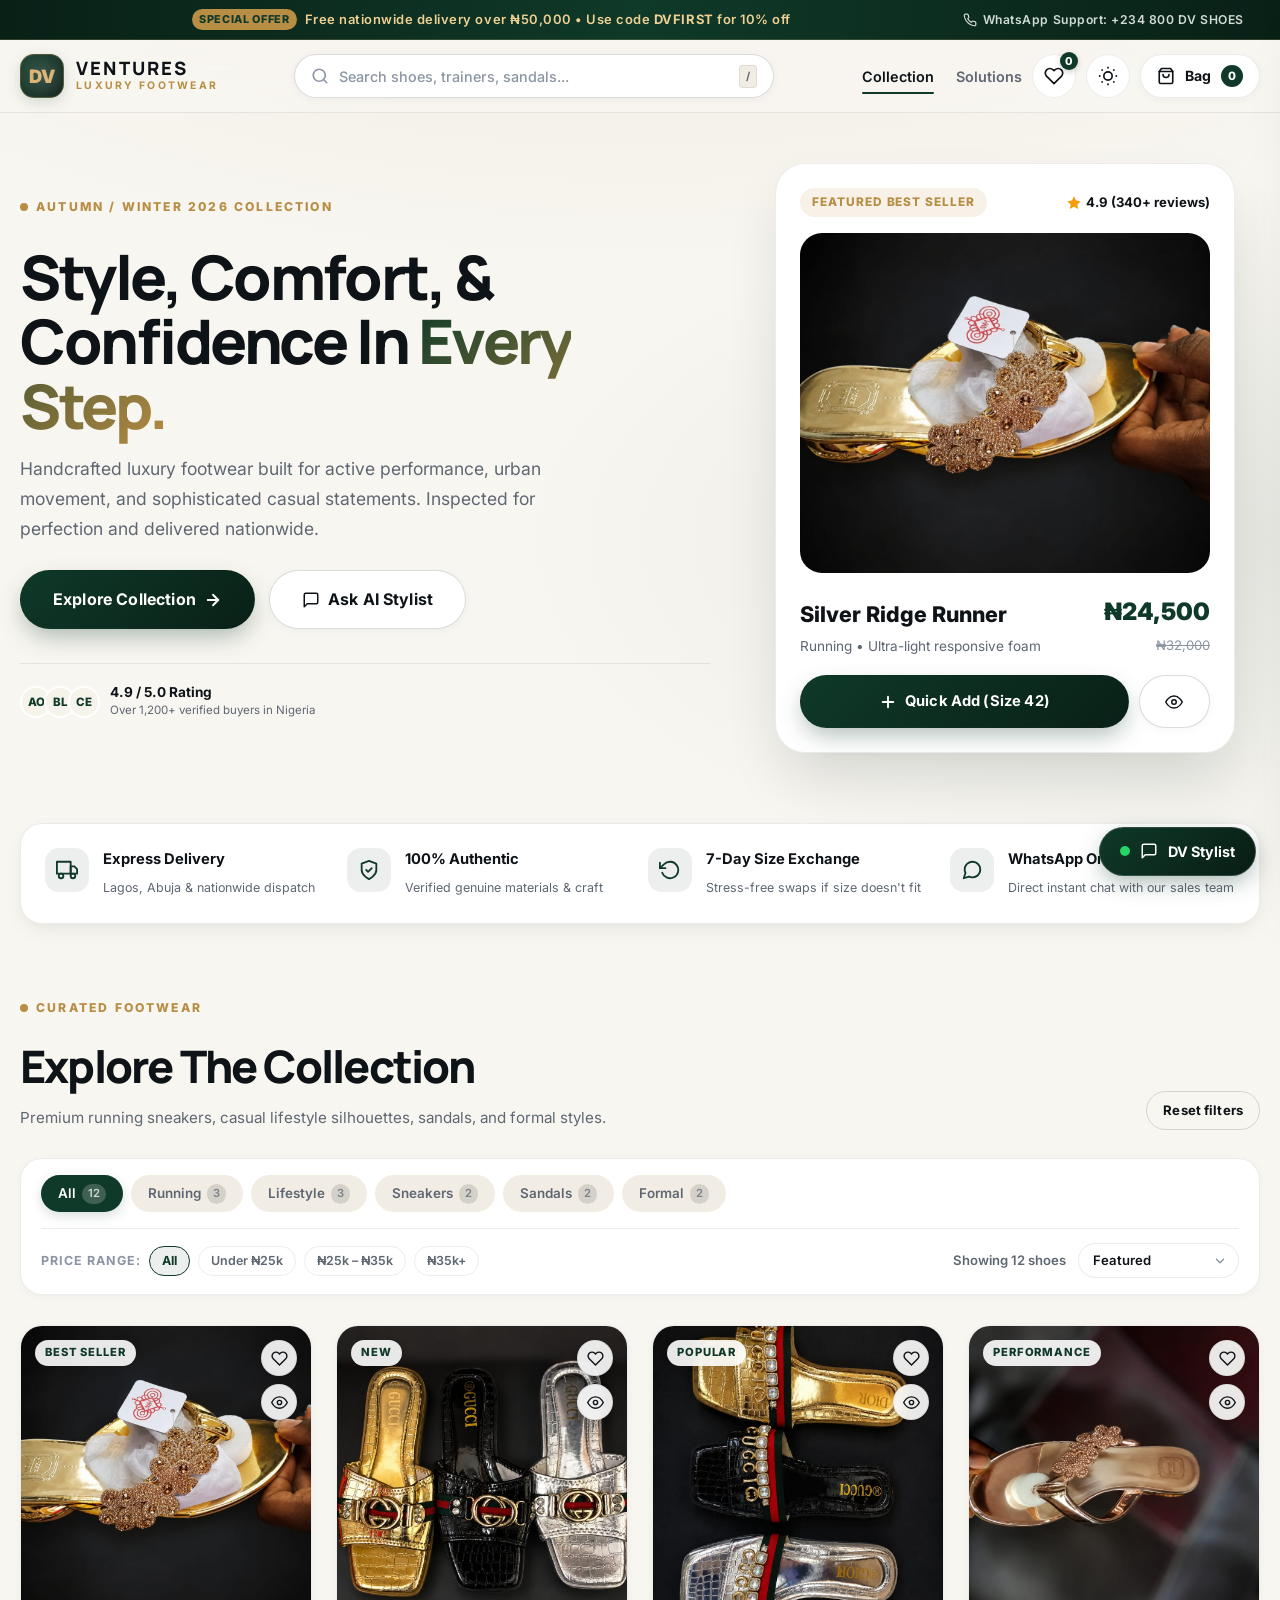
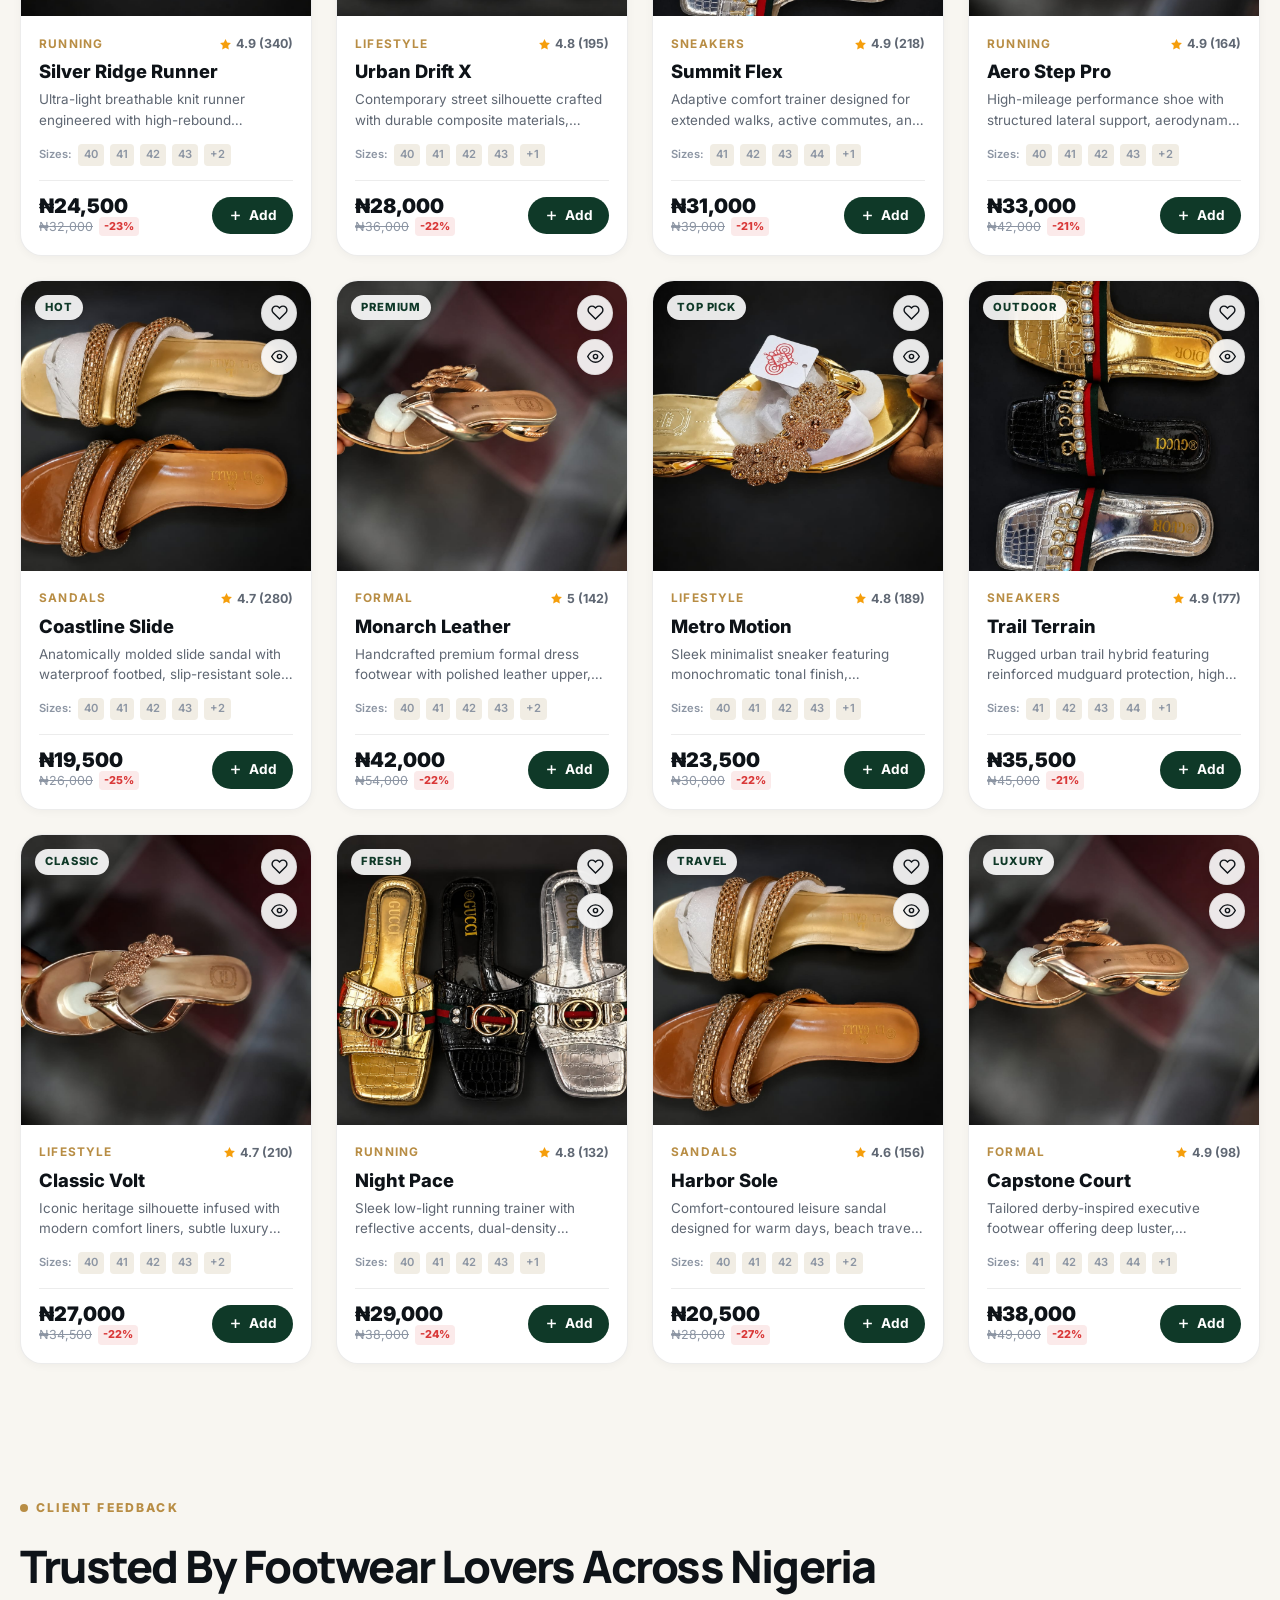
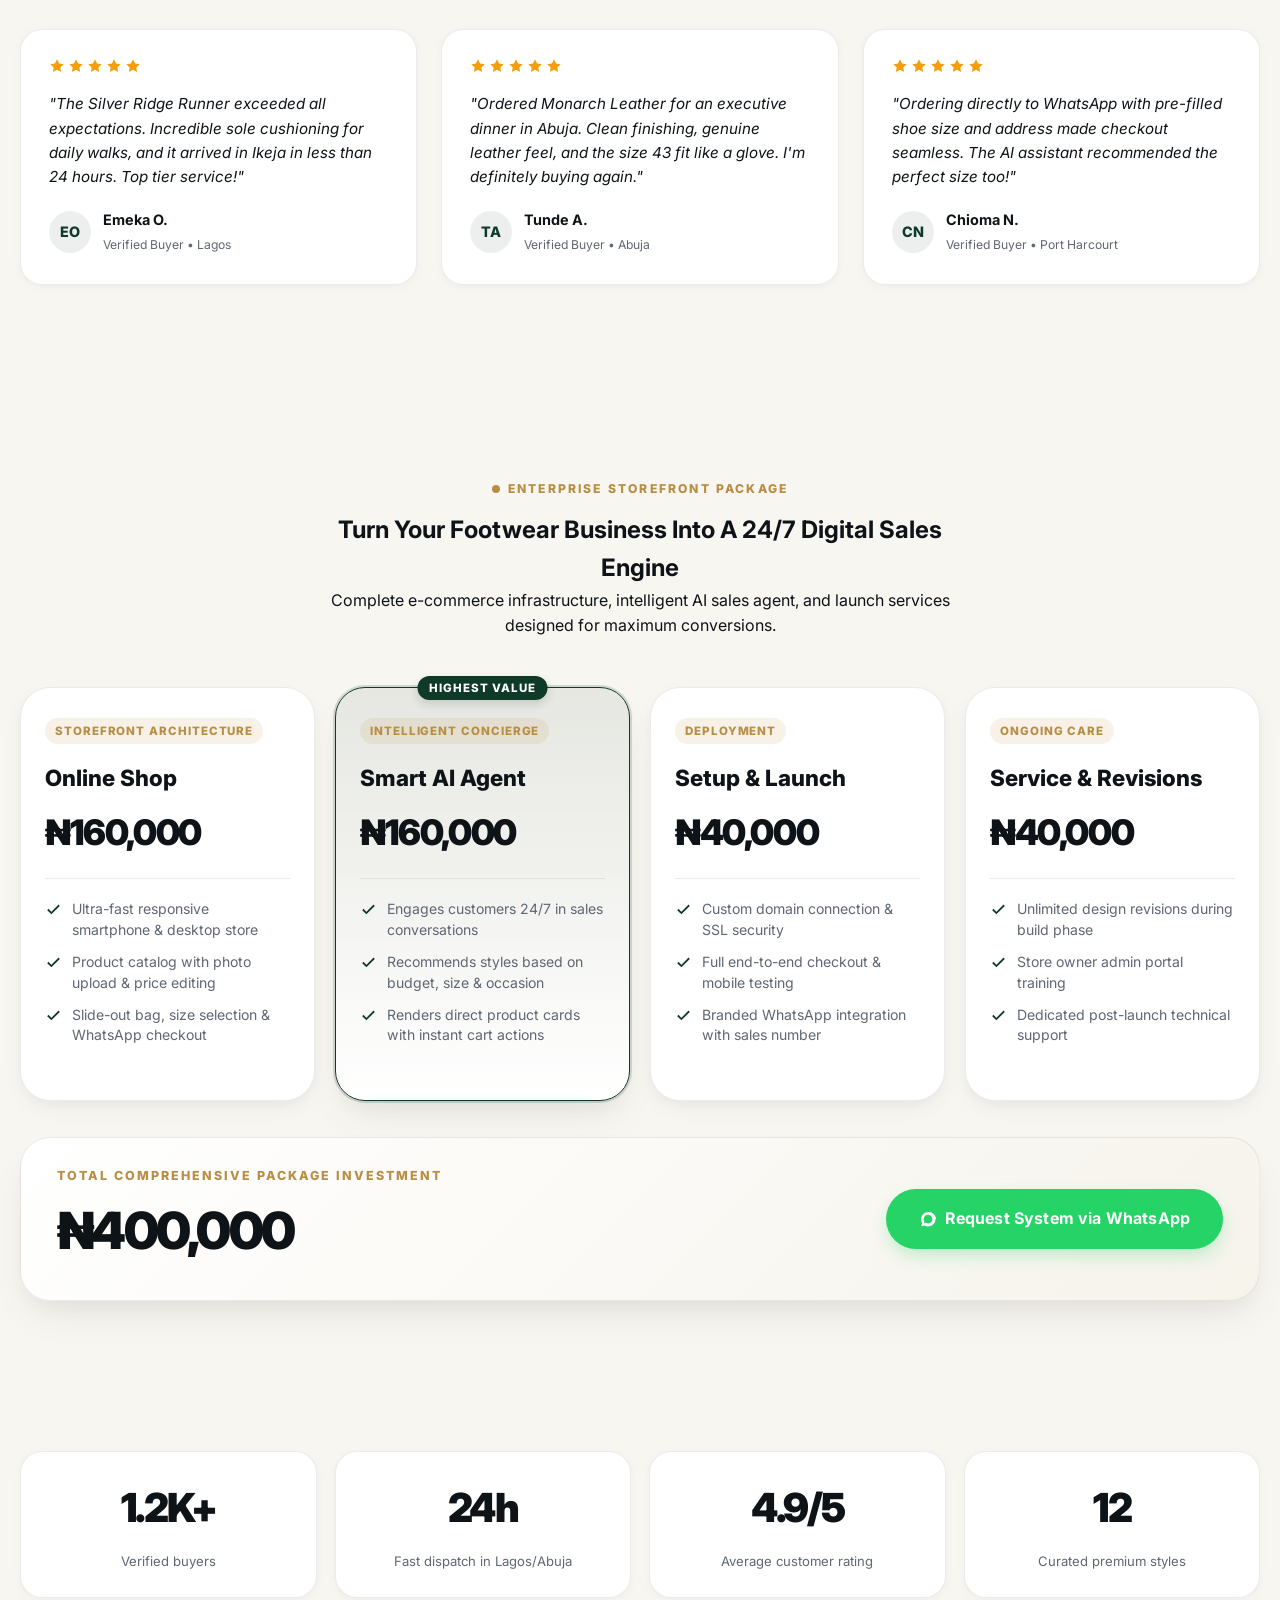
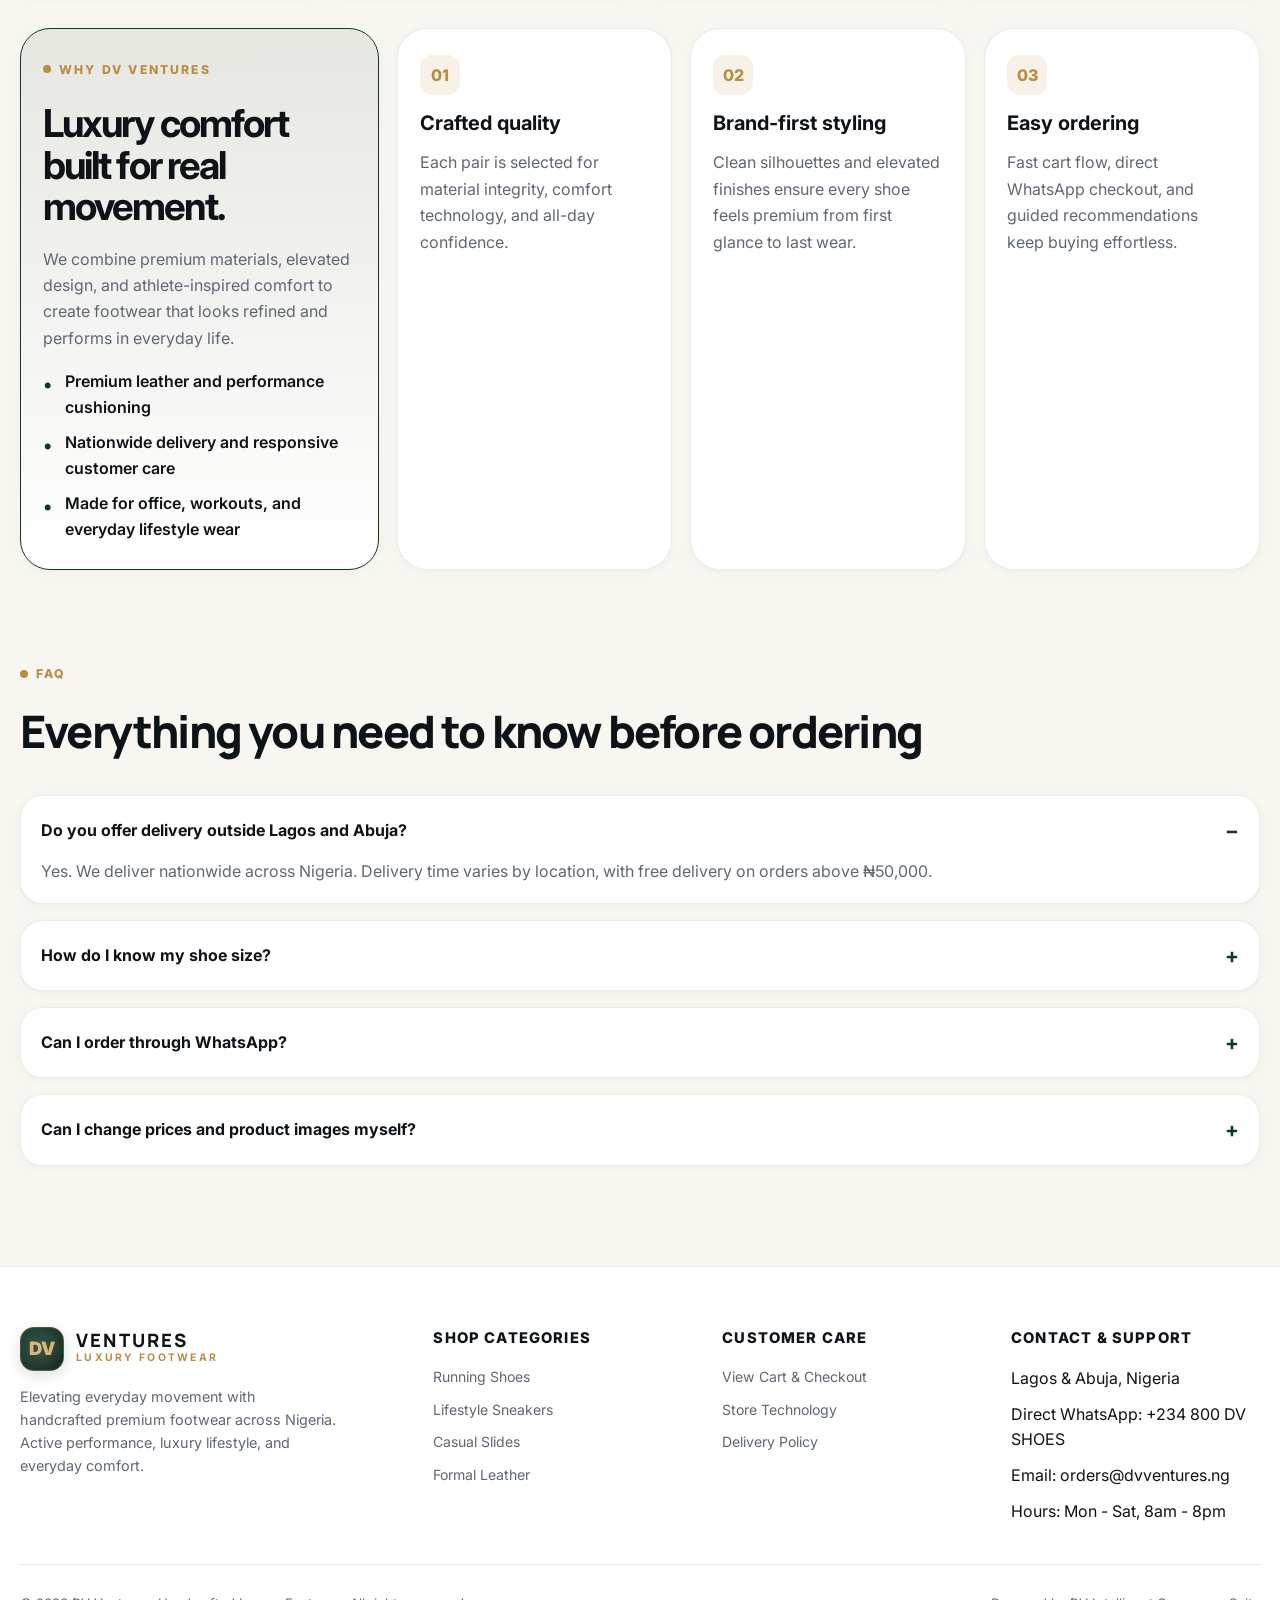
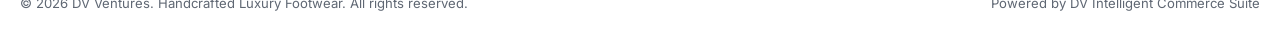
==== commit f70bff85: "Add files via upload" ====
--- a/index.html
+++ b/index.html
@@ -2,7 +2,7 @@
 <html lang="en">
   <head>
     <meta charset="UTF-8" />
-    <meta name="viewport" content="width=device-width, initial-scale=1.0" />
+    <meta name="viewport" content="width=device-width, initial-scale=1, viewport-fit=cover, maximum-scale=1, user-scalable=no" />
     <meta
       name="description"
       content="DV Ventures — Premium handcrafted footwear store in Nigeria. Shop running shoes, luxury sneakers, lifestyle essentials, and sandals with instant WhatsApp ordering and 24/7 AI shopping assistant."
@@ -66,7 +66,6 @@
           <nav class="topbar-nav" aria-label="Main navigation">
             <a href="#products" class="active">Collection</a>
             <a href="#pricing">Solutions</a>
-            <a href="admin.html">Admin</a>
           </nav>
 
           <!-- Wishlist Toggle -->
@@ -506,6 +505,88 @@
           </div>
         </div>
       </section>
+
+      <section class="brand-pro-section" aria-label="Brand advantages">
+        <div class="stats-band">
+          <div class="stat-item">
+            <strong>1.2K+</strong>
+            <span>Verified buyers</span>
+          </div>
+          <div class="stat-item">
+            <strong>24h</strong>
+            <span>Fast dispatch in Lagos/Abuja</span>
+          </div>
+          <div class="stat-item">
+            <strong>4.9/5</strong>
+            <span>Average customer rating</span>
+          </div>
+          <div class="stat-item">
+            <strong>12</strong>
+            <span>Curated premium styles</span>
+          </div>
+        </div>
+
+        <div class="brand-story-grid">
+          <div class="story-card story-card-featured">
+            <span class="eyebrow">Why DV Ventures</span>
+            <h2>Luxury comfort built for real movement.</h2>
+            <p>
+              We combine premium materials, elevated design, and athlete-inspired comfort to create footwear that looks refined and performs in everyday life.
+            </p>
+            <ul class="story-list">
+              <li>Premium leather and performance cushioning</li>
+              <li>Nationwide delivery and responsive customer care</li>
+              <li>Made for office, workouts, and everyday lifestyle wear</li>
+            </ul>
+          </div>
+
+          <div class="story-card">
+            <div class="mini-icon">01</div>
+            <h3>Crafted quality</h3>
+            <p>Each pair is selected for material integrity, comfort technology, and all-day confidence.</p>
+          </div>
+
+          <div class="story-card">
+            <div class="mini-icon">02</div>
+            <h3>Brand-first styling</h3>
+            <p>Clean silhouettes and elevated finishes ensure every shoe feels premium from first glance to last wear.</p>
+          </div>
+
+          <div class="story-card">
+            <div class="mini-icon">03</div>
+            <h3>Easy ordering</h3>
+            <p>Fast cart flow, direct WhatsApp checkout, and guided recommendations keep buying effortless.</p>
+          </div>
+        </div>
+      </section>
+
+      <section class="faq-section" aria-label="Frequently asked questions">
+        <div class="section-head compact">
+          <div>
+            <span class="eyebrow">FAQ</span>
+            <h2>Everything you need to know before ordering</h2>
+          </div>
+        </div>
+
+        <div class="faq-list">
+          <details open>
+            <summary>Do you offer delivery outside Lagos and Abuja?</summary>
+            <p>Yes. We deliver nationwide across Nigeria. Delivery time varies by location, with free delivery on orders above ₦50,000.</p>
+          </details>
+          <details>
+            <summary>How do I know my shoe size?</summary>
+            <p>Our collection uses standard EU sizing. If you are between sizes, we recommend going one size up for a more comfortable fit.</p>
+          </details>
+          <details>
+            <summary>Can I order through WhatsApp?</summary>
+            <p>Absolutely. The cart and checkout flow is designed to open directly in WhatsApp so your order can be confirmed quickly.</p>
+          </details>
+          <details>
+            <summary>Can I change prices and product images myself?</summary>
+            <p>Yes. The private admin dashboard lets the store owner update prices, product names, tags, and images without editing code.</p>
+          </details>
+        </div>
+      </section>
     </main>
 
     <!-- FOOTER -->
@@ -538,7 +619,6 @@
             <div class="footer-links">
               <a href="cart.html">View Cart & Checkout</a>
               <a href="#pricing">Store Technology</a>
-              <a href="admin.html">Merchant Admin</a>
               <a href="#" onclick="openChatWithPrompt('What is your delivery policy?')">Delivery Policy</a>
             </div>
           </div>
--- a/styles.css
+++ b/styles.css
@@ -100,6 +100,8 @@
   scroll-behavior: smooth;
   font-size: 16px;
   -webkit-text-size-adjust: 100%;
+  width: 100%;
+  overflow-x: hidden;
 }
 
 body {
@@ -112,8 +114,50 @@
   color: var(--text);
   line-height: 1.6;
   min-height: 100vh;
+  width: 100%;
+  max-width: 100vw;
   transition: background-color var(--transition-smooth), color var(--transition-smooth);
   overflow-x: hidden;
+}
+
+.android-device .container {
+  width: min(100%, 430px);
+  padding-left: 12px;
+  padding-right: 12px;
+}
+
+.android-device .page-shell {
+  padding-left: 0;
+  padding-right: 0;
+}
+
+.android-device body {
+  -webkit-overflow-scrolling: touch;
+  overscroll-behavior-y: contain;
+}
+
+.android-device .topbar-inner {
+  gap: 8px;
+  flex-wrap: wrap;
+}
+
+.android-device .header-actions {
+  width: 100%;
+  justify-content: space-between;
+}
+
+.android-device .search-wrap {
+  width: 100%;
+  order: 3;
+}
+
+.android-device .hero-actions {
+  flex-direction: column;
+  align-items: stretch;
+}
+
+.android-device .hero-actions .button {
+  width: 100%;
 }
 
 img {
@@ -1701,6 +1745,165 @@
 .author-info span {
   font-size: 0.76rem;
   color: var(--text-muted);
+}
+
+/* ==========================================================================
+   PREMIUM BRAND / FAQ SECTION
+   ========================================================================== */
+
+.brand-pro-section {
+  margin-top: 90px;
+}
+
+.stats-band {
+  display: grid;
+  grid-template-columns: repeat(4, minmax(0, 1fr));
+  gap: 18px;
+  margin-bottom: 30px;
+}
+
+.stat-item {
+  background: var(--card);
+  border: 1px solid var(--line);
+  border-radius: var(--radius-lg);
+  padding: 24px 18px;
+  text-align: center;
+  box-shadow: var(--shadow-sm);
+}
+
+.stat-item strong {
+  display: block;
+  font-size: clamp(1.8rem, 4vw, 2.5rem);
+  font-weight: 900;
+  letter-spacing: -0.06em;
+  margin-bottom: 8px;
+  color: var(--text);
+}
+
+.stat-item span {
+  color: var(--text-muted);
+  font-size: 0.82rem;
+}
+
+.brand-story-grid {
+  display: grid;
+  grid-template-columns: 1.3fr 1fr 1fr 1fr;
+  gap: 18px;
+}
+
+.story-card {
+  background: var(--card);
+  border: 1px solid var(--line);
+  border-radius: var(--radius-xl);
+  padding: 26px 22px;
+  box-shadow: var(--shadow-sm);
+}
+
+.story-card-featured {
+  background: linear-gradient(180deg, var(--accent-soft) 0%, var(--card) 100%);
+  border-color: var(--accent);
+}
+
+.story-card h2 {
+  font-size: clamp(2rem, 3vw, 2.5rem);
+  line-height: 1.08;
+  letter-spacing: -0.05em;
+  margin: 12px 0 18px;
+}
+
+.story-card p {
+  color: var(--text-muted);
+  line-height: 1.65;
+}
+
+.story-list {
+  list-style: none;
+  padding: 0;
+  margin: 18px 0 0;
+  display: flex;
+  flex-direction: column;
+  gap: 10px;
+}
+
+.story-list li {
+  position: relative;
+  padding-left: 22px;
+  color: var(--text);
+  font-weight: 600;
+}
+
+.story-list li::before {
+  content: '•';
+  position: absolute;
+  left: 0;
+  color: var(--accent);
+  font-size: 1.2rem;
+}
+
+.mini-icon {
+  display: inline-flex;
+  align-items: center;
+  justify-content: center;
+  width: 40px;
+  height: 40px;
+  border-radius: 12px;
+  background: var(--gold-soft);
+  color: var(--gold);
+  font-weight: 800;
+  margin-bottom: 12px;
+}
+
+.story-card h3 {
+  font-size: 1.25rem;
+  margin-bottom: 10px;
+}
+
+.faq-section {
+  margin-top: 90px;
+}
+
+.faq-list {
+  display: grid;
+  gap: 16px;
+}
+
+.faq-list details {
+  background: var(--card);
+  border: 1px solid var(--line);
+  border-radius: var(--radius-lg);
+  padding: 18px 20px;
+  box-shadow: var(--shadow-sm);
+}
+
+.faq-list summary {
+  cursor: pointer;
+  list-style: none;
+  font-weight: 700;
+  color: var(--text);
+  display: flex;
+  align-items: center;
+  justify-content: space-between;
+  gap: 16px;
+}
+
+.faq-list summary::-webkit-details-marker {
+  display: none;
+}
+
+.faq-list summary::after {
+  content: '+';
+  font-size: 1.3rem;
+  color: var(--accent);
+}
+
+.faq-list details[open] summary::after {
+  content: '−';
+}
+
+.faq-list p {
+  color: var(--text-muted);
+  margin-top: 12px;
+  line-height: 1.6;
 }
 
 /* ==========================================================================
@@ -3108,6 +3311,9 @@
   .announcement-bar {
     display: none;
   }
+  .container {
+    width: min(100% - 18px, 100%);
+  }
   .promo-strip {
     grid-template-columns: 1fr;
   }
@@ -3123,9 +3329,11 @@
   }
   .mobile-bottom-bar {
     display: block;
+    height: calc(64px + var(--safe-bottom, 0px));
+    padding-bottom: var(--safe-bottom, 0px);
   }
   body {
-    padding-bottom: 70px;
+    padding-bottom: calc(70px + var(--safe-bottom, 0px));
   }
   .chat-widget {
     bottom: 80px;
@@ -3139,3 +3347,16 @@
     grid-template-columns: 1fr;
   }
 }
+
+.android-device .mobile-bottom-bar {
+  height: calc(64px + var(--safe-bottom, 0px));
+  padding-bottom: var(--safe-bottom, 0px);
+}
+
+.android-device .chat-widget {
+  bottom: calc(84px + var(--safe-bottom, 0px));
+}
+
+.android-device .toast-container {
+  bottom: calc(84px + var(--safe-bottom, 0px));
+}
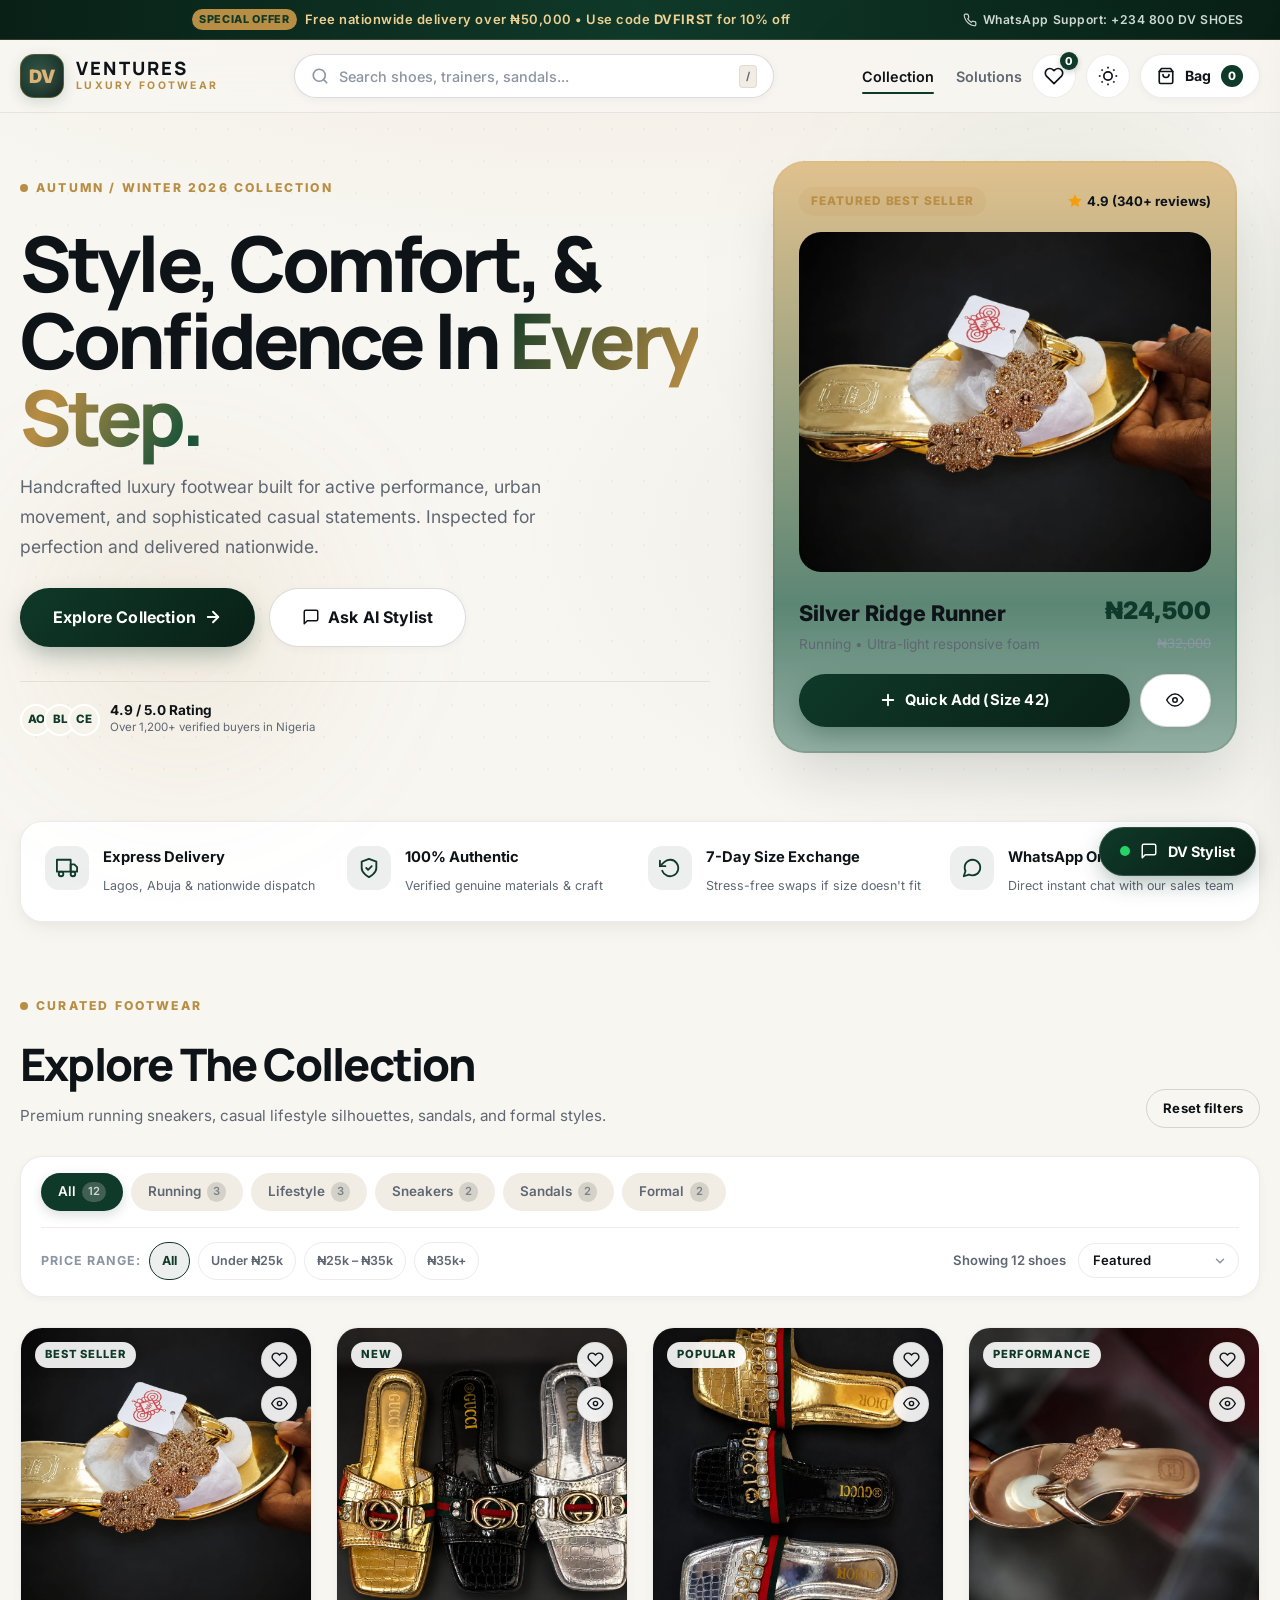
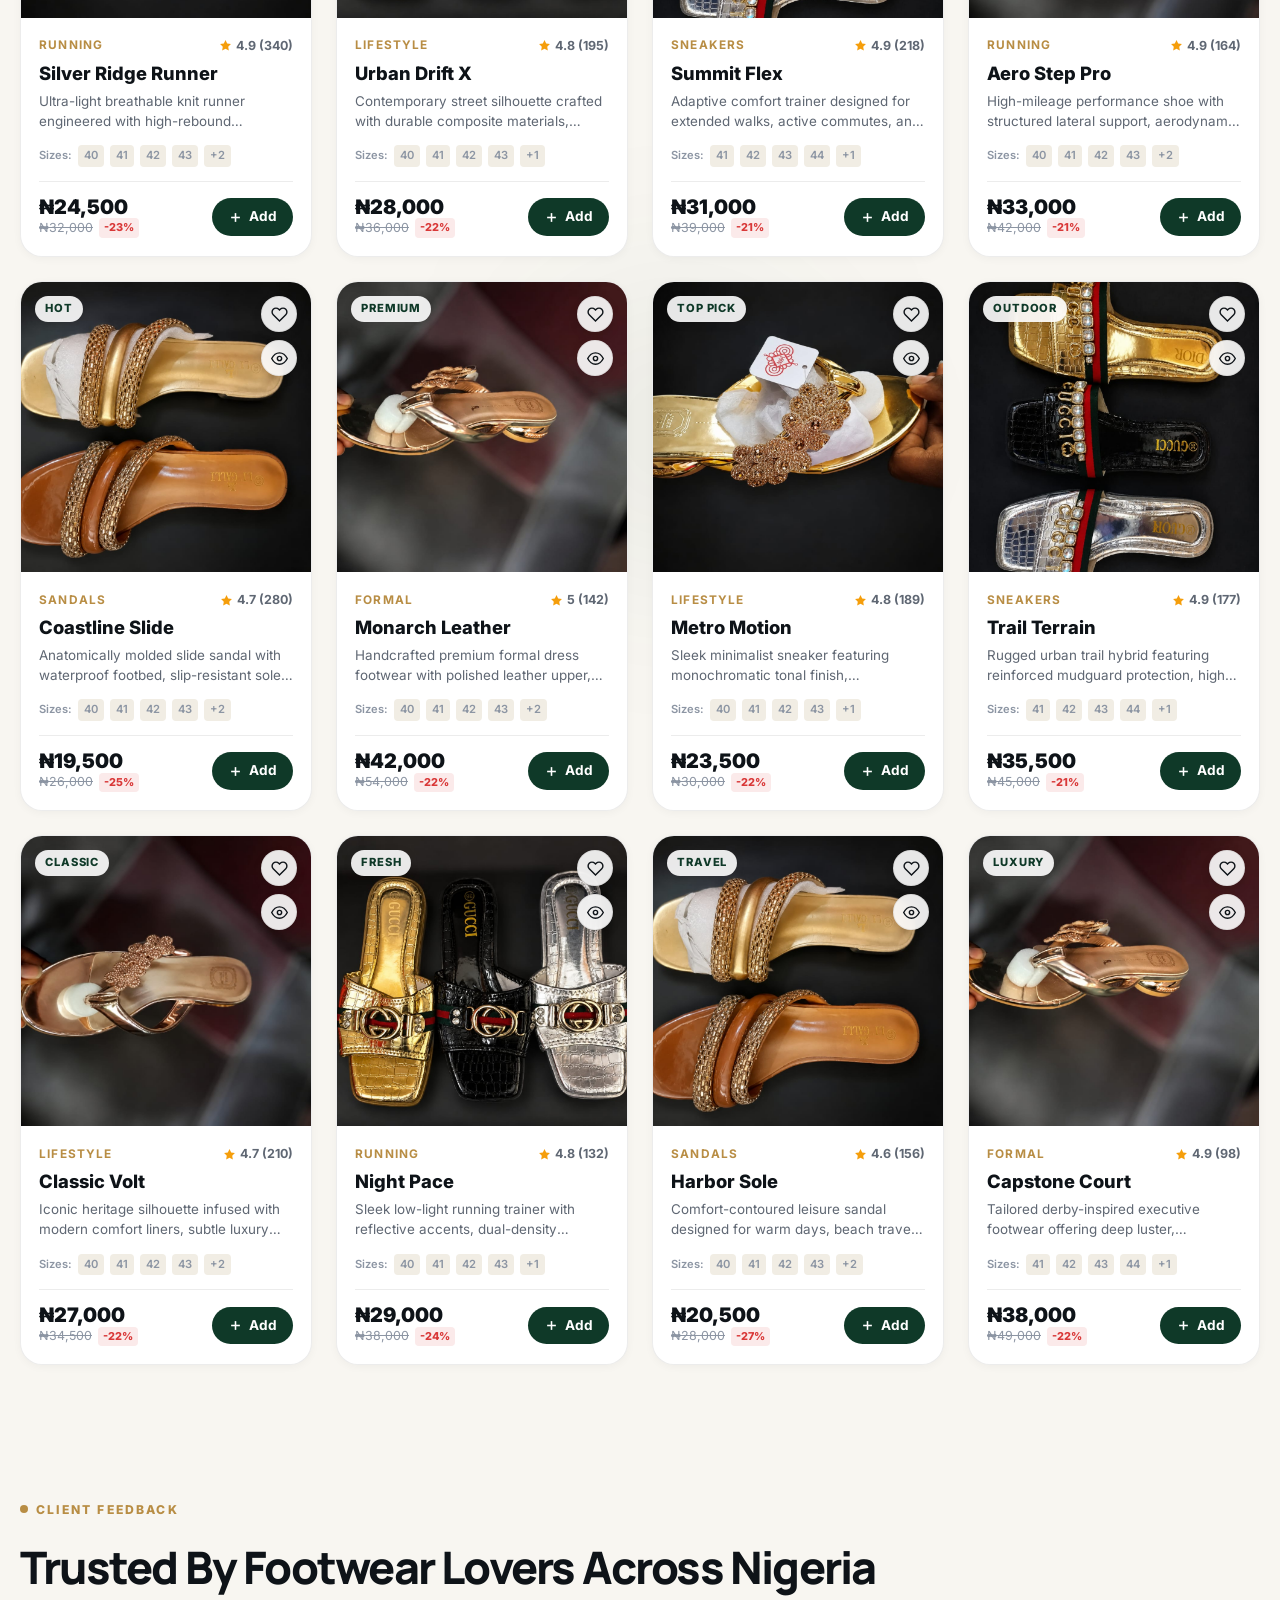
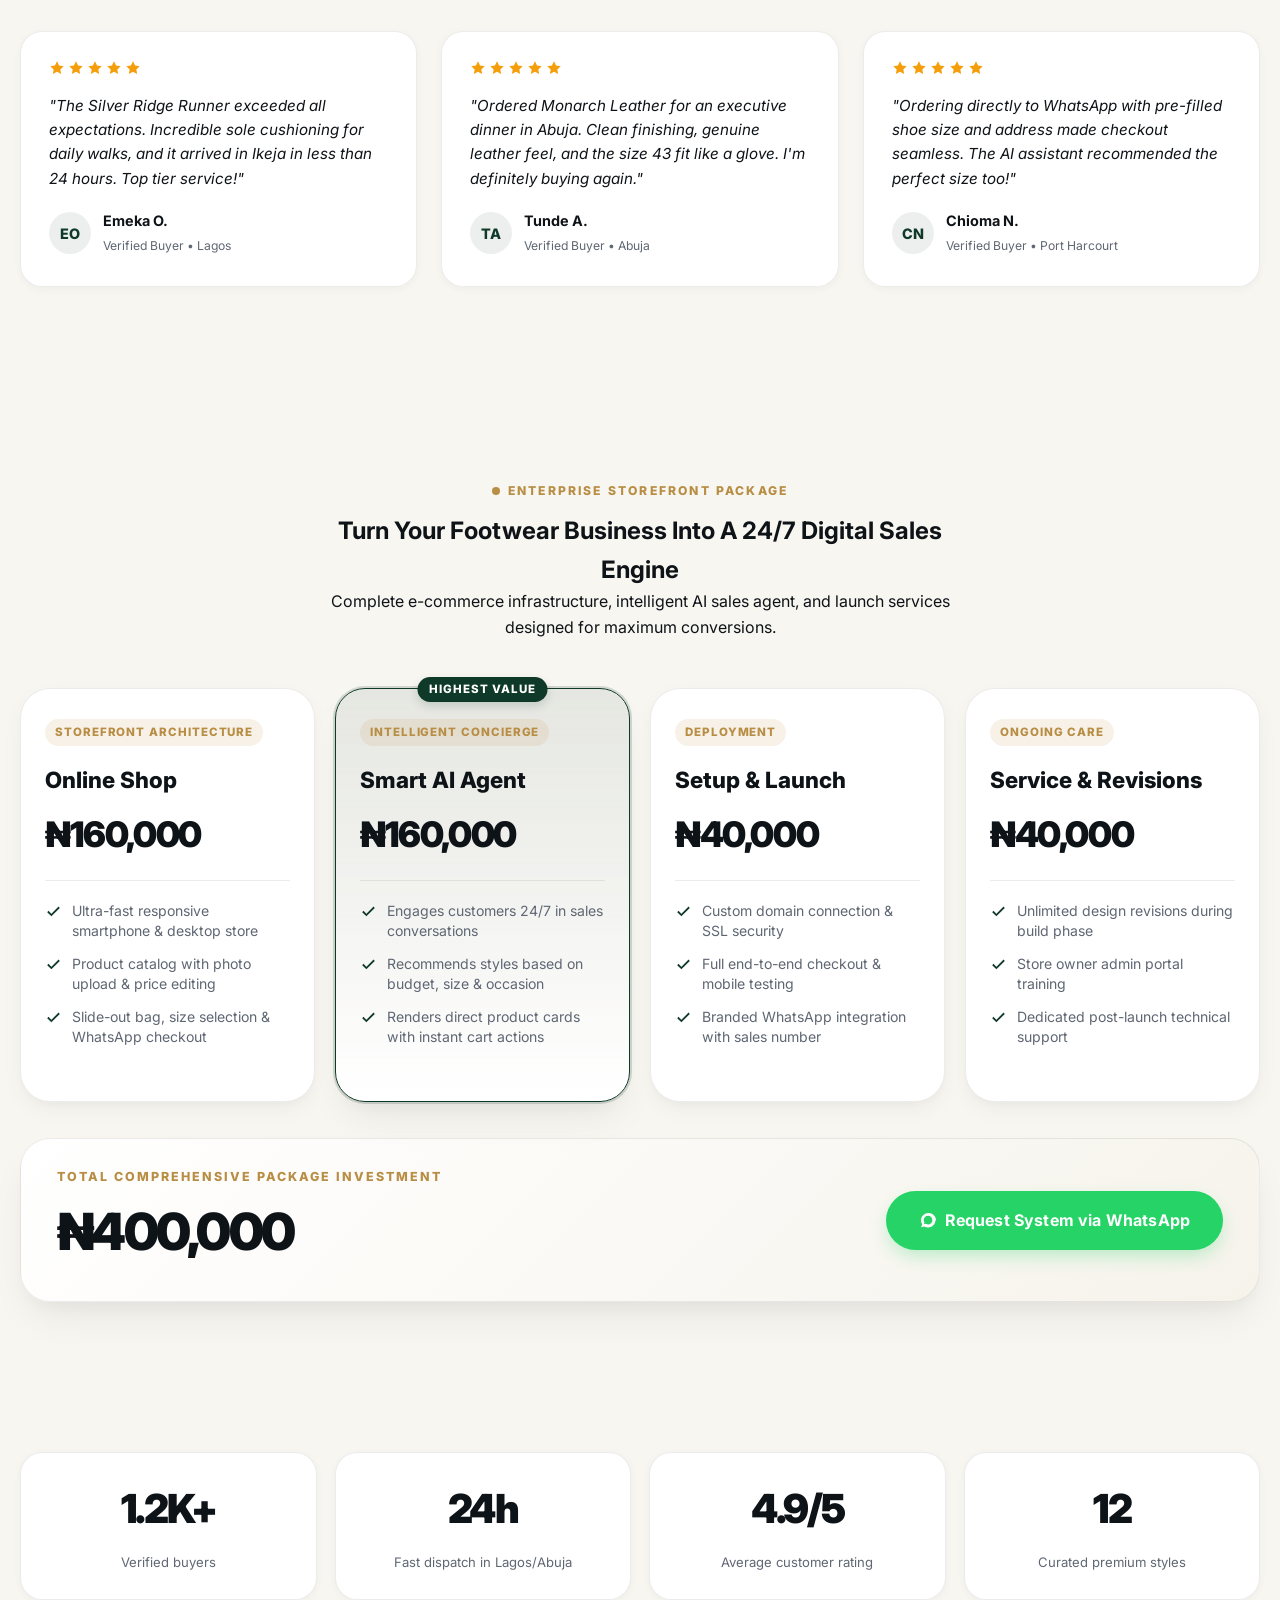
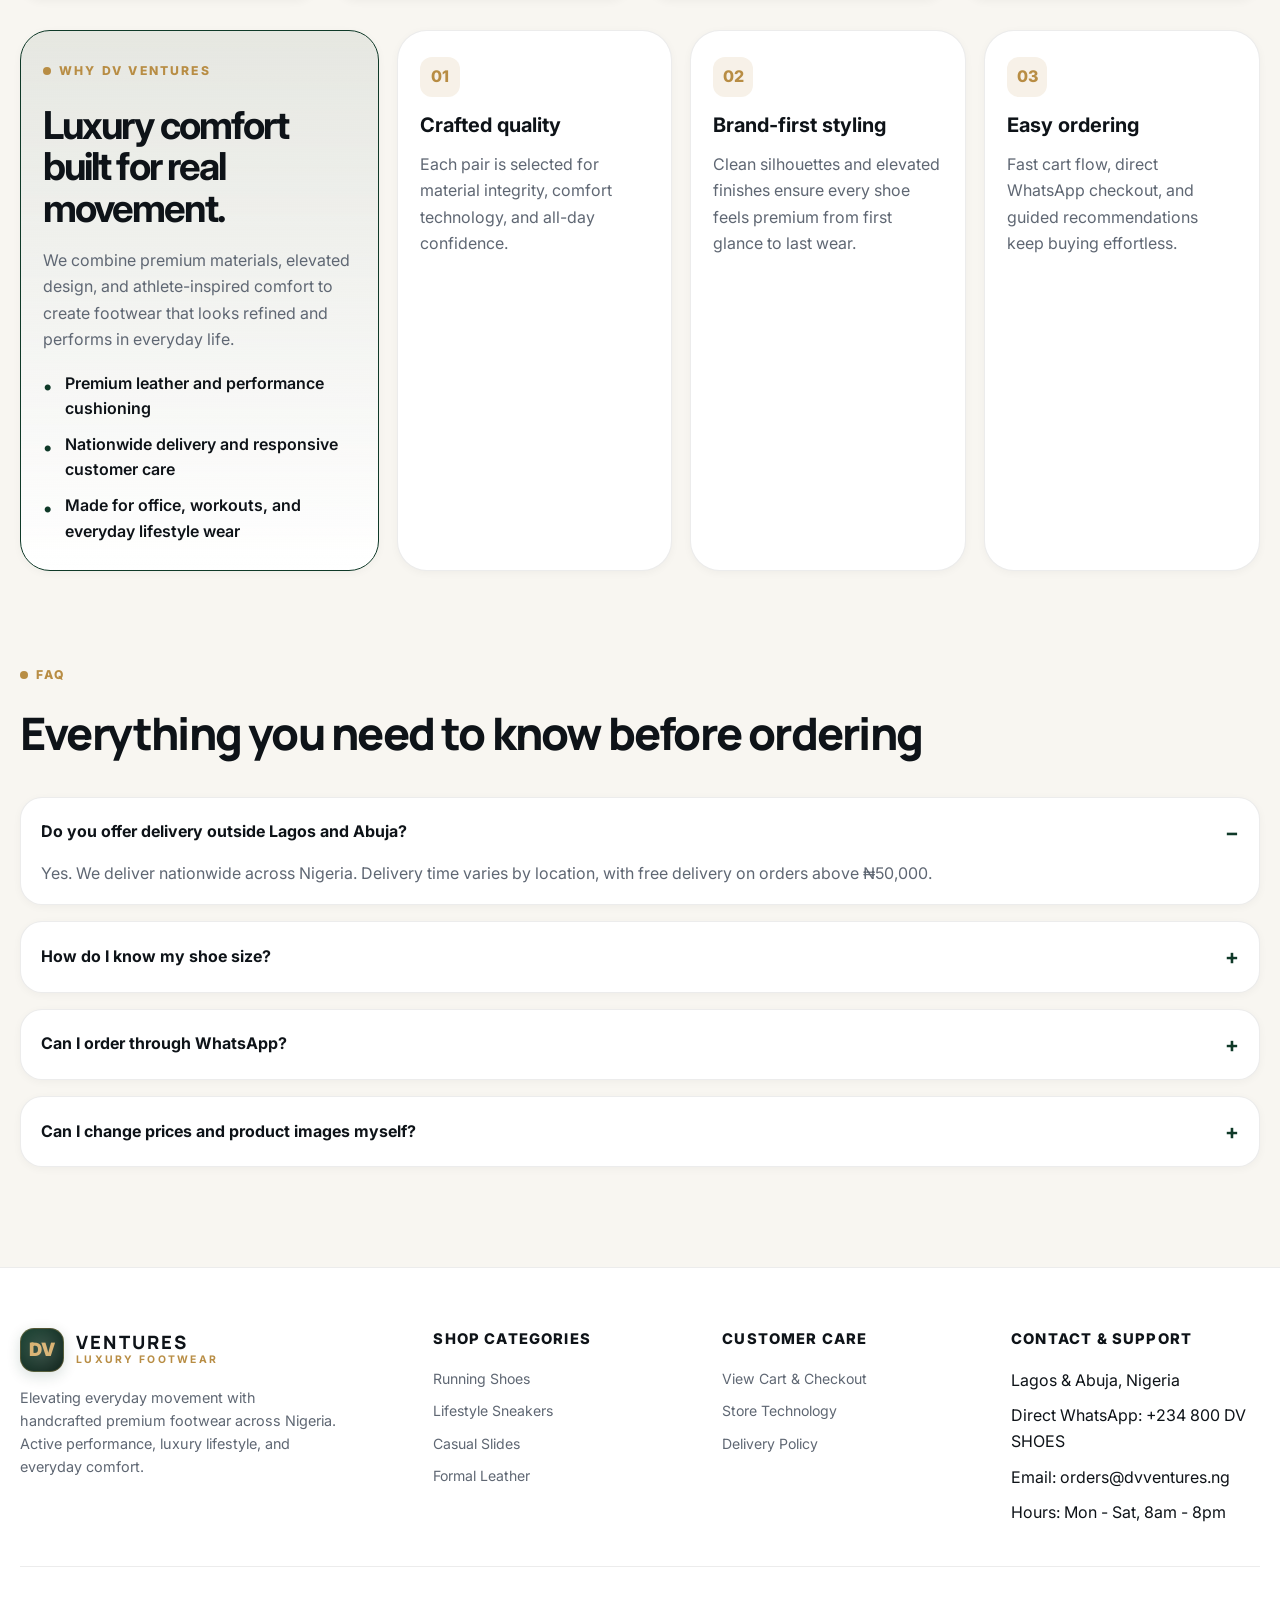
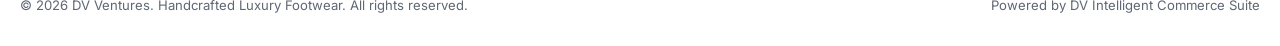
==== commit bd5c4443: "Add files via upload" ====
--- a/index.html
+++ b/index.html
@@ -2,7 +2,7 @@
 <html lang="en">
   <head>
     <meta charset="UTF-8" />
-    <meta name="viewport" content="width=device-width, initial-scale=1, viewport-fit=cover, maximum-scale=1, user-scalable=no" />
+    <meta name="viewport" content="width=device-width, initial-scale=1.0, viewport-fit=cover" />
     <meta
       name="description"
       content="DV Ventures — Premium handcrafted footwear store in Nigeria. Shop running shoes, luxury sneakers, lifestyle essentials, and sandals with instant WhatsApp ordering and 24/7 AI shopping assistant."
--- a/styles.css
+++ b/styles.css
@@ -120,44 +120,13 @@
   overflow-x: hidden;
 }
 
-.android-device .container {
-  width: min(100%, 430px);
-  padding-left: 12px;
-  padding-right: 12px;
-}
-
-.android-device .page-shell {
-  padding-left: 0;
-  padding-right: 0;
+.android-device {
+  -webkit-tap-highlight-color: transparent;
 }
 
 .android-device body {
   -webkit-overflow-scrolling: touch;
   overscroll-behavior-y: contain;
-}
-
-.android-device .topbar-inner {
-  gap: 8px;
-  flex-wrap: wrap;
-}
-
-.android-device .header-actions {
-  width: 100%;
-  justify-content: space-between;
-}
-
-.android-device .search-wrap {
-  width: 100%;
-  order: 3;
-}
-
-.android-device .hero-actions {
-  flex-direction: column;
-  align-items: stretch;
-}
-
-.android-device .hero-actions .button {
-  width: 100%;
 }
 
 img {
@@ -698,10 +667,10 @@
 
 .hero-copy h1 {
   font-family: "Manrope", "Inter", sans-serif;
-  font-size: clamp(2.8rem, 4.8vw, 4.4rem);
-  line-height: 1.05;
+  font-size: clamp(2.4rem, 6vw, 5.2rem);
+  line-height: 1.0;
   font-weight: 900;
-  letter-spacing: -0.04em;
+  letter-spacing: -0.05em;
   color: var(--text);
 }
 
@@ -1201,8 +1170,8 @@
 
 .product-grid {
   display: grid;
-  grid-template-columns: repeat(4, 1fr);
-  gap: 24px;
+  grid-template-columns: repeat(auto-fill, minmax(min(260px, 100%), 1fr));
+  gap: clamp(14px, 2.5vw, 24px);
 }
 
 .product-card {
@@ -1218,9 +1187,14 @@
 }
 
 .product-card:hover {
-  transform: translateY(-6px);
+  transform: translateY(-10px) scale(1.01);
   box-shadow: var(--shadow-lg);
   border-color: var(--line-strong);
+}
+
+body.theme-dark .product-card:hover {
+  border-color: var(--accent);
+  box-shadow: 0 20px 40px -10px rgba(0,0,0,0.6), 0 0 0 1px var(--accent), 0 0 28px var(--accent-glow);
 }
 
 /* Image Container & Quick Actions */
@@ -1471,9 +1445,9 @@
 }
 
 .add-cart-btn:hover {
-  transform: translateY(-2px);
-  filter: brightness(1.1);
-  box-shadow: 0 4px 12px var(--accent-glow);
+  transform: translateY(-3px) scale(1.03);
+  filter: brightness(1.12);
+  box-shadow: 0 6px 20px var(--accent-glow), 0 0 0 3px var(--accent-soft);
 }
 
 .add-cart-btn svg {
@@ -3241,6 +3215,10 @@
   font-weight: 700;
   color: var(--text-muted);
   position: relative;
+  min-width: 44px;
+  min-height: 44px;
+  justify-content: center;
+  touch-action: manipulation;
 }
 
 .mobile-bar-btn.active,
@@ -3254,13 +3232,16 @@
 }
 
 /* ==========================================================================
-   RESPONSIVE MEDIA QUERIES
-   ========================================================================== */
+   RESPONSIVE MEDIA QUERIES — FLUID & SMOOTH (NO MORE STIFF ANDROID!)
+   ========================================================================== */
+
+/* Container fluid edge-to-edge on small screens */
+.container {
+  width: min(1240px, calc(100% - clamp(16px, 4vw, 40px)));
+  margin: 0 auto;
+}
 
 @media (max-width: 1100px) {
-  .product-grid {
-    grid-template-columns: repeat(3, 1fr);
-  }
   .pricing-grid {
     grid-template-columns: repeat(2, 1fr);
   }
@@ -3269,20 +3250,26 @@
   }
   .footer-top {
     grid-template-columns: 1fr 1fr;
+  }
+  .hero-banner {
+    gap: 28px;
   }
 }
 
 @media (max-width: 860px) {
   .hero-banner {
     grid-template-columns: 1fr;
-    gap: 30px;
-    padding: 30px 0 20px;
+    gap: clamp(20px, 5vw, 36px);
+    padding: clamp(24px, 5vw, 40px) 0 clamp(16px, 3vw, 24px);
+  }
+  .hero-spotlight {
+    max-width: 480px;
+    margin: 0 auto;
+    width: 100%;
   }
   .promo-strip {
     grid-template-columns: repeat(2, 1fr);
-  }
-  .product-grid {
-    grid-template-columns: repeat(2, 1fr);
+    gap: 12px;
   }
   .quickview-modal {
     grid-template-columns: 1fr;
@@ -3300,7 +3287,20 @@
     grid-template-columns: 1fr;
   }
   .testimonials-grid {
-    grid-template-columns: 1fr;
+    grid-template-columns: repeat(auto-fill, minmax(min(320px, 100%), 1fr));
+    gap: 16px;
+  }
+  .section-head {
+    flex-direction: column;
+    align-items: flex-start;
+    gap: 10px;
+  }
+  .pricing-grid {
+    grid-template-columns: repeat(auto-fill, minmax(min(240px, 100%), 1fr));
+  }
+  .footer-top {
+    grid-template-columns: 1fr 1fr;
+    gap: 24px;
   }
 }
 
@@ -3312,13 +3312,22 @@
     display: none;
   }
   .container {
-    width: min(100% - 18px, 100%);
+    width: calc(100% - 24px);
+  }
+  .hero-copy h1 {
+    font-size: clamp(2.2rem, 10vw, 3.2rem);
+  }
+  .hero-copy p {
+    font-size: clamp(0.9rem, 3.5vw, 1.1rem);
+  }
+  .hero-banner {
+    padding: 20px 0 12px;
   }
   .promo-strip {
     grid-template-columns: 1fr;
-  }
-  .product-grid {
-    grid-template-columns: 1fr;
+    gap: 10px;
+    padding: 16px;
+    margin-top: 24px;
   }
   .pricing-grid {
     grid-template-columns: 1fr;
@@ -3326,37 +3335,710 @@
   .total-box {
     flex-direction: column;
     align-items: flex-start;
+    gap: 16px;
+    padding: 20px;
   }
   .mobile-bottom-bar {
     display: block;
-    height: calc(64px + var(--safe-bottom, 0px));
-    padding-bottom: var(--safe-bottom, 0px);
+    height: calc(64px + env(safe-area-inset-bottom, 0px));
+    padding-bottom: env(safe-area-inset-bottom, 0px);
   }
   body {
-    padding-bottom: calc(70px + var(--safe-bottom, 0px));
+    padding-bottom: calc(72px + env(safe-area-inset-bottom, 0px));
   }
   .chat-widget {
-    bottom: 80px;
-    right: 16px;
+    bottom: calc(80px + env(safe-area-inset-bottom, 0px));
+    right: 14px;
   }
   .toast-container {
-    bottom: 80px;
-    left: 16px;
+    bottom: calc(80px + env(safe-area-inset-bottom, 0px));
+    left: 14px;
+    right: 14px;
+    max-width: 100%;
   }
   .footer-top {
     grid-template-columns: 1fr;
-  }
-}
-
+    gap: 24px;
+  }
+  .catalog-toolbar {
+    padding: 12px 14px;
+    gap: 12px;
+  }
+  .toolbar-bottom {
+    flex-direction: column;
+    align-items: flex-start;
+    gap: 10px;
+  }
+  .sort-and-meta {
+    margin-left: 0;
+  }
+  .topbar-inner {
+    padding: 10px 0;
+    gap: 10px;
+  }
+  .hero-actions {
+    flex-direction: column;
+    align-items: stretch;
+  }
+  .hero-actions .button {
+    width: 100%;
+  }
+  /* Quickview full-screen on mobile */
+  .modal-backdrop {
+    padding: 0;
+    align-items: flex-end;
+  }
+  .quickview-modal {
+    border-radius: var(--radius-xl) var(--radius-xl) 0 0;
+    max-height: 90svh;
+  }
+  /* Cart panel full-width */
+  .cart-panel {
+    width: 100%;
+  }
+  /* Checkout card edge-to-edge */
+  .checkout-modal-card {
+    border-radius: var(--radius-xl) var(--radius-xl) 0 0;
+    padding: 24px 20px;
+  }
+  .form-row {
+    grid-template-columns: 1fr;
+  }
+  /* Admin */
+  .admin-summary-grid {
+    grid-template-columns: repeat(2, 1fr);
+    gap: 10px;
+  }
+  .brand-story-grid {
+    grid-template-columns: 1fr;
+  }
+  .stats-band {
+    grid-template-columns: repeat(2, 1fr);
+  }
+}
+
+/* Android-specific safe-area and touch improvements */
 .android-device .mobile-bottom-bar {
-  height: calc(64px + var(--safe-bottom, 0px));
-  padding-bottom: var(--safe-bottom, 0px);
+  height: calc(64px + env(safe-area-inset-bottom, 0px));
+  padding-bottom: env(safe-area-inset-bottom, 0px);
 }
 
 .android-device .chat-widget {
-  bottom: calc(84px + var(--safe-bottom, 0px));
+  bottom: calc(84px + env(safe-area-inset-bottom, 0px));
 }
 
 .android-device .toast-container {
-  bottom: calc(84px + var(--safe-bottom, 0px));
-}
+  bottom: calc(84px + env(safe-area-inset-bottom, 0px));
+}
+
+.android-device .topbar-inner {
+  gap: 8px;
+}
+
+/* Scrollable containers — fluid on Android */
+.cart-items,
+.chat-body,
+.quickview-modal,
+.checkout-modal-card {
+  -webkit-overflow-scrolling: touch;
+  overscroll-behavior: contain;
+}
+
+/* All interactive tap targets — minimum 44px (Android HIG) */
+button,
+.category-chip,
+.price-chip,
+.size-btn,
+.quick-action-btn,
+.mobile-bar-btn,
+.icon-btn,
+.cart-pill-btn,
+.add-cart-btn,
+.chat-quick-actions button {
+  touch-action: manipulation;
+  -webkit-tap-highlight-color: transparent;
+}
+
+.category-chip,
+.price-chip {
+  min-height: 38px;
+}
+
+/* ==========================================================================
+   WOW FACTOR — KEYFRAME ANIMATIONS
+   ========================================================================== */
+
+/* Floating orb drift for hero background */
+@keyframes orbDrift1 {
+  0%   { transform: translate(0, 0) scale(1); }
+  33%  { transform: translate(40px, -60px) scale(1.15); }
+  66%  { transform: translate(-30px, 30px) scale(0.9); }
+  100% { transform: translate(0, 0) scale(1); }
+}
+
+@keyframes orbDrift2 {
+  0%   { transform: translate(0, 0) scale(1); }
+  40%  { transform: translate(-50px, 40px) scale(1.2); }
+  80%  { transform: translate(20px, -20px) scale(0.85); }
+  100% { transform: translate(0, 0) scale(1); }
+}
+
+@keyframes orbDrift3 {
+  0%   { transform: translate(0, 0) scale(1) rotate(0deg); }
+  50%  { transform: translate(30px, 50px) scale(1.1) rotate(180deg); }
+  100% { transform: translate(0, 0) scale(1) rotate(360deg); }
+}
+
+/* Shimmer sweep for spotlight card border */
+@keyframes shimmerBorder {
+  0%   { background-position: 0% 50%; }
+  50%  { background-position: 100% 50%; }
+  100% { background-position: 0% 50%; }
+}
+
+/* Card cascade reveal on scroll */
+@keyframes cardReveal {
+  from {
+    opacity: 0;
+    transform: translateY(40px) scale(0.96);
+  }
+  to {
+    opacity: 1;
+    transform: translateY(0) scale(1);
+  }
+}
+
+/* Promo item slide-in */
+@keyframes promoSlideIn {
+  from {
+    opacity: 0;
+    transform: translateX(-24px);
+  }
+  to {
+    opacity: 1;
+    transform: translateX(0);
+  }
+}
+
+/* Pricing card stagger-in */
+@keyframes pricingFadeUp {
+  from {
+    opacity: 0;
+    transform: translateY(30px);
+  }
+  to {
+    opacity: 1;
+    transform: translateY(0);
+  }
+}
+
+/* Marquee announcement pulse */
+@keyframes marqueeSlide {
+  0%   { transform: translateX(0); }
+  100% { transform: translateX(-50%); }
+}
+
+/* Floating product card micro-animation on hover */
+@keyframes floatCard {
+  0%, 100% { transform: translateY(-10px) scale(1.01); }
+  50%       { transform: translateY(-14px) scale(1.015); }
+}
+
+/* Gold shimmer sweep on text */
+@keyframes goldShimmer {
+  0%   { background-position: -200% center; }
+  100% { background-position: 200% center; }
+}
+
+/* Neon pulse ring on dark mode buttons */
+@keyframes neonPulse {
+  0%, 100% { box-shadow: 0 0 0 0 var(--accent-glow); }
+  50%       { box-shadow: 0 0 0 8px rgba(45, 224, 138, 0); }
+}
+
+/* Rotating conic gradient border for spotlight */
+@keyframes rotateBorder {
+  from { --angle: 0deg; }
+  to   { --angle: 360deg; }
+}
+
+/* ==========================================================================
+   WOW FACTOR — HERO ANIMATED ORB BACKGROUND
+   ========================================================================== */
+
+.hero-banner {
+  position: relative;
+  isolation: isolate;
+  overflow: visible;
+}
+
+/* Orb 1 — large emerald blob */
+.hero-banner::before {
+  content: "";
+  position: absolute;
+  width: clamp(300px, 50vw, 620px);
+  height: clamp(300px, 50vw, 620px);
+  background: radial-gradient(circle, var(--accent-soft) 0%, transparent 70%);
+  top: -20%;
+  right: -10%;
+  border-radius: 50%;
+  filter: blur(clamp(40px, 8vw, 80px));
+  z-index: -1;
+  animation: orbDrift1 14s ease-in-out infinite;
+  pointer-events: none;
+}
+
+/* Orb 2 — warm gold blob */
+.hero-banner::after {
+  content: "";
+  position: absolute;
+  width: clamp(200px, 35vw, 480px);
+  height: clamp(200px, 35vw, 480px);
+  background: radial-gradient(circle, var(--gold-soft) 0%, transparent 70%);
+  bottom: -10%;
+  left: -5%;
+  border-radius: 50%;
+  filter: blur(clamp(30px, 6vw, 60px));
+  z-index: -1;
+  animation: orbDrift2 18s ease-in-out infinite;
+  pointer-events: none;
+}
+
+/* Third orb via body pseudo */
+.page-shell::before {
+  content: "";
+  position: absolute;
+  width: clamp(150px, 25vw, 360px);
+  height: clamp(150px, 25vw, 360px);
+  background: radial-gradient(circle, var(--accent-glow) 0%, transparent 70%);
+  top: 30%;
+  left: 40%;
+  border-radius: 50%;
+  filter: blur(clamp(50px, 10vw, 100px));
+  z-index: 0;
+  animation: orbDrift3 22s linear infinite;
+  pointer-events: none;
+}
+
+.page-shell {
+  position: relative;
+}
+
+/* ==========================================================================
+   WOW FACTOR — HERO TYPOGRAPHY EFFECTS
+   ========================================================================== */
+
+/* Animated shimmer on highlight span */
+.hero-copy h1 .highlight {
+  background: linear-gradient(
+    120deg,
+    var(--accent) 0%,
+    var(--gold) 30%,
+    var(--accent-light) 50%,
+    var(--gold-light) 70%,
+    var(--accent) 100%
+  );
+  background-size: 200% auto;
+  -webkit-background-clip: text;
+  background-clip: text;
+  color: transparent;
+  animation: goldShimmer 4s linear infinite;
+}
+
+body.theme-dark .hero-copy h1 .highlight {
+  background: linear-gradient(
+    120deg,
+    var(--accent) 0%,
+    var(--gold-light) 30%,
+    var(--accent-light) 50%,
+    var(--gold) 70%,
+    var(--accent) 100%
+  );
+  background-size: 200% auto;
+  -webkit-background-clip: text;
+  background-clip: text;
+  color: transparent;
+  animation: goldShimmer 4s linear infinite;
+}
+
+/* ==========================================================================
+   WOW FACTOR — SPOTLIGHT CARD SHIMMER BORDER
+   ========================================================================== */
+
+.spotlight-card {
+  position: relative;
+  z-index: 1;
+  width: min(100%, 460px);
+  padding: 24px;
+  background: var(--card);
+  border-radius: var(--radius-xl);
+  box-shadow: var(--shadow-xl);
+  backdrop-filter: blur(12px);
+  transition: transform var(--transition-smooth), box-shadow var(--transition-smooth);
+  /* Animated conic gradient border */
+  border: none;
+  background-clip: padding-box;
+}
+
+/* Shimmer border using ::before pseudo wrapper */
+.spotlight-card::after {
+  content: "";
+  position: absolute;
+  inset: -2px;
+  border-radius: calc(var(--radius-xl) + 2px);
+  background: linear-gradient(
+    var(--angle, 0deg),
+    var(--gold) 0%,
+    var(--accent) 25%,
+    transparent 50%,
+    var(--accent-light) 75%,
+    var(--gold-light) 100%
+  );
+  background-size: 300% 300%;
+  z-index: -1;
+  animation: shimmerBorder 4s linear infinite;
+  opacity: 0.7;
+}
+
+body.theme-dark .spotlight-card::after {
+  opacity: 1;
+  background: linear-gradient(
+    var(--angle, 0deg),
+    var(--accent) 0%,
+    var(--gold) 25%,
+    transparent 50%,
+    var(--accent-light) 75%,
+    var(--accent) 100%
+  );
+  background-size: 300% 300%;
+}
+
+.spotlight-card:hover {
+  transform: translateY(-8px) scale(1.015);
+  box-shadow: 0 40px 80px -20px rgba(15, 57, 40, 0.25), var(--shadow-glow);
+}
+
+body.theme-dark .spotlight-card:hover {
+  box-shadow: 0 40px 80px -20px rgba(0,0,0,0.8), 0 0 40px var(--accent-glow);
+}
+
+/* ==========================================================================
+   WOW FACTOR — PRODUCT CARD CONTINUOUS FLOAT ON HOVER
+   ========================================================================== */
+
+.product-card:hover {
+  animation: floatCard 2.5s ease-in-out infinite;
+}
+
+/* Image shimmer gloss overlay on hover */
+.product-image-wrap::after {
+  content: "";
+  position: absolute;
+  inset: 0;
+  background: linear-gradient(
+    135deg,
+    rgba(255,255,255,0) 40%,
+    rgba(255,255,255,0.25) 50%,
+    rgba(255,255,255,0) 60%
+  );
+  background-size: 200% 200%;
+  opacity: 0;
+  transition: opacity 0.3s ease;
+  pointer-events: none;
+  z-index: 3;
+}
+
+.product-card:hover .product-image-wrap::after {
+  opacity: 1;
+  animation: goldShimmer 1.5s linear infinite;
+}
+
+/* ==========================================================================
+   WOW FACTOR — ANNOUNCEMENT BAR MARQUEE SCROLL
+   ========================================================================== */
+
+.announcement-inner {
+  overflow: hidden;
+  position: relative;
+}
+
+/* ==========================================================================
+   WOW FACTOR — PROMO STRIP ANIMATED ENTRY (JS adds .visible)
+   ========================================================================== */
+
+.promo-item {
+  opacity: 0;
+  transform: translateX(-20px);
+  transition: opacity 0.5s ease, transform 0.5s ease;
+}
+
+.promo-item.visible {
+  opacity: 1;
+  transform: translateX(0);
+}
+
+.promo-item:nth-child(1) { transition-delay: 0.0s; }
+.promo-item:nth-child(2) { transition-delay: 0.12s; }
+.promo-item:nth-child(3) { transition-delay: 0.24s; }
+.promo-item:nth-child(4) { transition-delay: 0.36s; }
+
+/* ==========================================================================
+   WOW FACTOR — PRODUCT CARD STAGGERED SCROLL REVEAL
+   ========================================================================== */
+
+.product-card {
+  opacity: 0;
+  transform: translateY(32px) scale(0.97);
+  transition:
+    opacity 0.55s cubic-bezier(0.16, 1, 0.3, 1),
+    transform 0.55s cubic-bezier(0.16, 1, 0.3, 1),
+    box-shadow var(--transition-smooth),
+    border-color var(--transition-smooth);
+}
+
+.product-card.visible {
+  opacity: 1;
+  transform: translateY(0) scale(1);
+}
+
+.product-card:nth-child(1)  { transition-delay: 0.00s; }
+.product-card:nth-child(2)  { transition-delay: 0.06s; }
+.product-card:nth-child(3)  { transition-delay: 0.12s; }
+.product-card:nth-child(4)  { transition-delay: 0.18s; }
+.product-card:nth-child(5)  { transition-delay: 0.24s; }
+.product-card:nth-child(6)  { transition-delay: 0.06s; }
+.product-card:nth-child(7)  { transition-delay: 0.12s; }
+.product-card:nth-child(8)  { transition-delay: 0.18s; }
+.product-card:nth-child(n+9) { transition-delay: 0.08s; }
+
+/* Override: when card is visible AND hovered, allow float animation */
+.product-card.visible:hover {
+  animation: floatCard 2.5s ease-in-out infinite;
+  opacity: 1;
+  transform: none; /* let animation control it */
+}
+
+/* ==========================================================================
+   WOW FACTOR — PRICING CARDS STAGGERED REVEAL
+   ========================================================================== */
+
+.pricing-card {
+  opacity: 0;
+  transform: translateY(28px);
+  transition: opacity 0.5s ease, transform 0.5s ease, box-shadow var(--transition-smooth);
+}
+
+.pricing-card.visible {
+  opacity: 1;
+  transform: translateY(0);
+}
+
+.pricing-card:nth-child(1) { transition-delay: 0.0s; }
+.pricing-card:nth-child(2) { transition-delay: 0.1s; }
+.pricing-card:nth-child(3) { transition-delay: 0.2s; }
+.pricing-card:nth-child(4) { transition-delay: 0.3s; }
+
+.pricing-card.visible:hover {
+  transform: translateY(-6px);
+  box-shadow: var(--shadow-xl);
+}
+
+/* ==========================================================================
+   WOW FACTOR — TESTIMONIAL CARDS REVEAL
+   ========================================================================== */
+
+.testimonial-card {
+  opacity: 0;
+  transform: translateY(24px);
+  transition: opacity 0.5s ease, transform 0.5s ease;
+}
+
+.testimonial-card.visible {
+  opacity: 1;
+  transform: translateY(0);
+}
+
+.testimonial-card:nth-child(1) { transition-delay: 0.0s; }
+.testimonial-card:nth-child(2) { transition-delay: 0.12s; }
+.testimonial-card:nth-child(3) { transition-delay: 0.24s; }
+
+.testimonial-card.visible:hover {
+  transform: translateY(-4px);
+  box-shadow: var(--shadow-md);
+}
+
+/* ==========================================================================
+   WOW FACTOR — SECTION HEADS REVEAL
+   ========================================================================== */
+
+.section-head {
+  opacity: 0;
+  transform: translateY(20px);
+  transition: opacity 0.6s ease, transform 0.6s ease;
+}
+
+.section-head.visible {
+  opacity: 1;
+  transform: translateY(0);
+}
+
+/* ==========================================================================
+   WOW FACTOR — DARK MODE NEON GLOW CATEGORY CHIPS
+   ========================================================================== */
+
+body.theme-dark .category-chip.active {
+  background: var(--accent);
+  color: #090c0f;
+  box-shadow: 0 4px 12px var(--accent-glow), 0 0 20px var(--accent-glow);
+  animation: neonPulse 2.5s ease-in-out infinite;
+}
+
+/* ==========================================================================
+   WOW FACTOR — BODY BACKGROUND ANIMATED MESH (DARK MODE)
+   ========================================================================== */
+
+body.theme-dark {
+  background-image:
+    radial-gradient(ellipse 80% 50% at 50% -20%, rgba(45, 224, 138, 0.06), transparent),
+    radial-gradient(ellipse 60% 40% at 100% 60%, rgba(223, 181, 108, 0.05), transparent),
+    radial-gradient(ellipse 40% 60% at 0% 80%, rgba(45, 224, 138, 0.04), transparent);
+}
+
+/* ==========================================================================
+   WOW FACTOR — BRAND MARK SHIMMER PULSE
+   ========================================================================== */
+
+.brand-mark {
+  animation: neonPulse 3s ease-in-out infinite;
+}
+
+/* ==========================================================================
+   WOW FACTOR — STAT ITEMS COUNT-UP STYLING
+   ========================================================================== */
+
+.stat-item {
+  opacity: 0;
+  transform: translateY(20px) scale(0.95);
+  transition: opacity 0.5s ease, transform 0.5s ease;
+}
+
+.stat-item.visible {
+  opacity: 1;
+  transform: translateY(0) scale(1);
+}
+
+.stat-item:nth-child(1) { transition-delay: 0.0s; }
+.stat-item:nth-child(2) { transition-delay: 0.1s; }
+.stat-item:nth-child(3) { transition-delay: 0.2s; }
+.stat-item:nth-child(4) { transition-delay: 0.3s; }
+
+/* ==========================================================================
+   WOW FACTOR — HERO COPY ENTRANCE ANIMATION
+   ========================================================================== */
+
+.hero-copy {
+  animation: cardReveal 0.9s cubic-bezier(0.16, 1, 0.3, 1) both;
+}
+
+.hero-spotlight {
+  animation: cardReveal 0.9s cubic-bezier(0.16, 1, 0.3, 1) 0.2s both;
+}
+
+.eyebrow {
+  animation: promoSlideIn 0.7s cubic-bezier(0.16, 1, 0.3, 1) 0.1s both;
+}
+
+/* ==========================================================================
+   WOW FACTOR — TRUST STRIP FLOATING AVATARS
+   ========================================================================== */
+
+.trust-avatar {
+  transition: transform 0.25s ease;
+}
+
+.trust-item:hover .trust-avatar:nth-child(1) { transform: translateY(-3px) rotate(-5deg); }
+.trust-item:hover .trust-avatar:nth-child(2) { transform: translateY(-5px); }
+.trust-item:hover .trust-avatar:nth-child(3) { transform: translateY(-3px) rotate(5deg); }
+
+/* ==========================================================================
+   WOW FACTOR — PROMO ICON WRAP HOVER SPIN
+   ========================================================================== */
+
+.promo-icon-wrap {
+  transition: transform 0.4s cubic-bezier(0.16, 1, 0.3, 1), background var(--transition-fast);
+}
+
+.promo-item:hover .promo-icon-wrap {
+  transform: rotate(15deg) scale(1.15);
+  background: var(--accent-glow);
+}
+
+/* ==========================================================================
+   WOW FACTOR — CHAT TOGGLE NEON GLOW (DARK MODE)
+   ========================================================================== */
+
+body.theme-dark .chat-toggle {
+  box-shadow: 0 8px 24px -4px rgba(45, 224, 138, 0.4), 0 0 30px rgba(45, 224, 138, 0.15);
+}
+
+body.theme-dark .chat-toggle:hover {
+  box-shadow: 0 14px 36px -4px rgba(45, 224, 138, 0.6), 0 0 50px rgba(45, 224, 138, 0.3);
+}
+
+/* ==========================================================================
+   WOW FACTOR — BUTTON RIPPLE GLOW (DARK MODE)
+   ========================================================================== */
+
+body.theme-dark .button-primary {
+  position: relative;
+  overflow: hidden;
+}
+
+body.theme-dark .button-primary::before {
+  content: "";
+  position: absolute;
+  inset: 0;
+  background: linear-gradient(135deg, rgba(255,255,255,0.12) 0%, transparent 60%);
+  pointer-events: none;
+}
+
+/* ==========================================================================
+   WOW FACTOR — SMOOTH SCROLL BEHAVIOR & OVERSCROLL
+   ========================================================================== */
+
+.catalog-section,
+.pricing-section,
+.testimonials-section,
+.faq-section {
+  scroll-margin-top: 80px;
+}
+
+.cart-panel,
+.cart-items,
+.quickview-modal,
+.chat-body {
+  scroll-behavior: smooth;
+  overscroll-behavior: contain;
+}
+
+/* ==========================================================================
+   WOW FACTOR — PRICE HIGHLIGHT ON PRODUCT CARD
+   ========================================================================== */
+
+body.theme-dark .current-price {
+  background: linear-gradient(90deg, var(--accent), var(--gold-light));
+  -webkit-background-clip: text;
+  background-clip: text;
+  color: transparent;
+}
+
+/* ==========================================================================
+   WOW FACTOR — HERO BACKDROP GRID PATTERN (LIGHT MODE)
+   ========================================================================== */
+
+body.theme-light .hero-banner {
+  background-image:
+    radial-gradient(rgba(15,57,40,0.04) 1px, transparent 1px);
+  background-size: 32px 32px;
+  background-position: 0 0;
+}
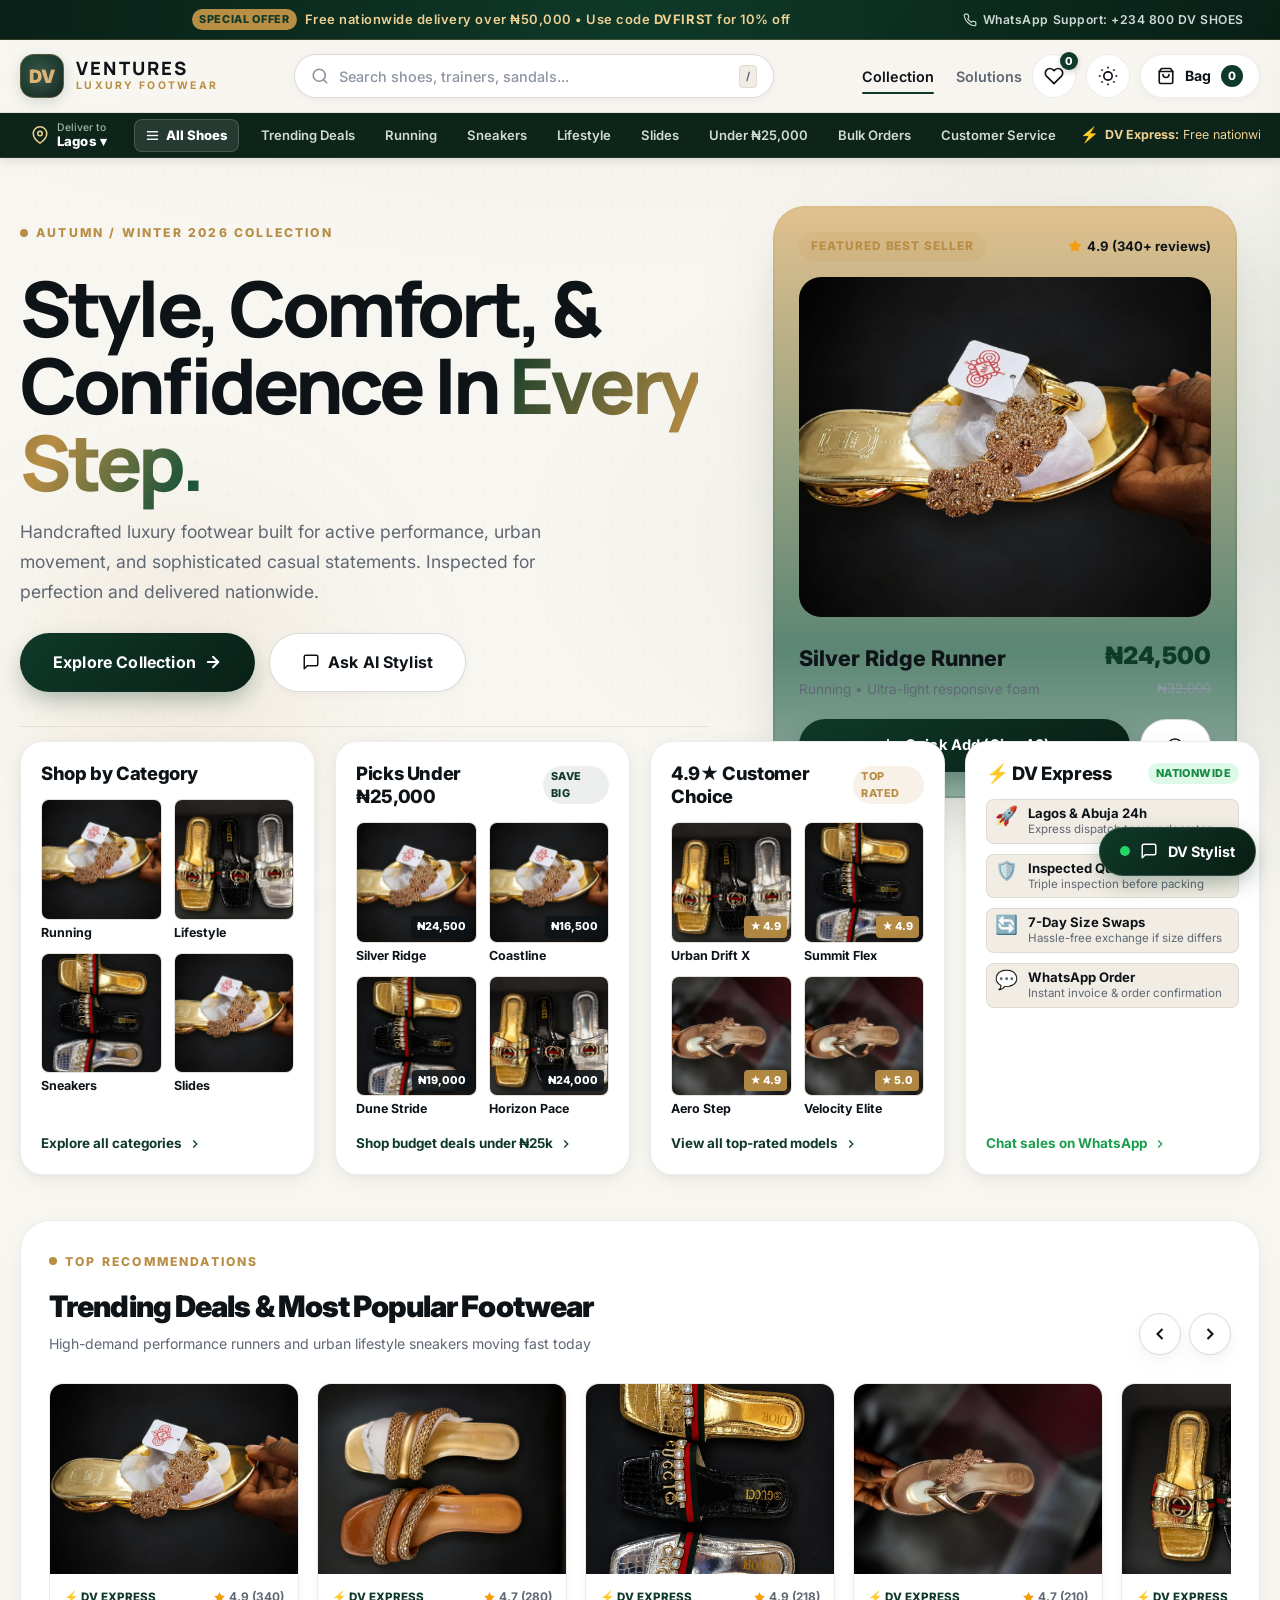
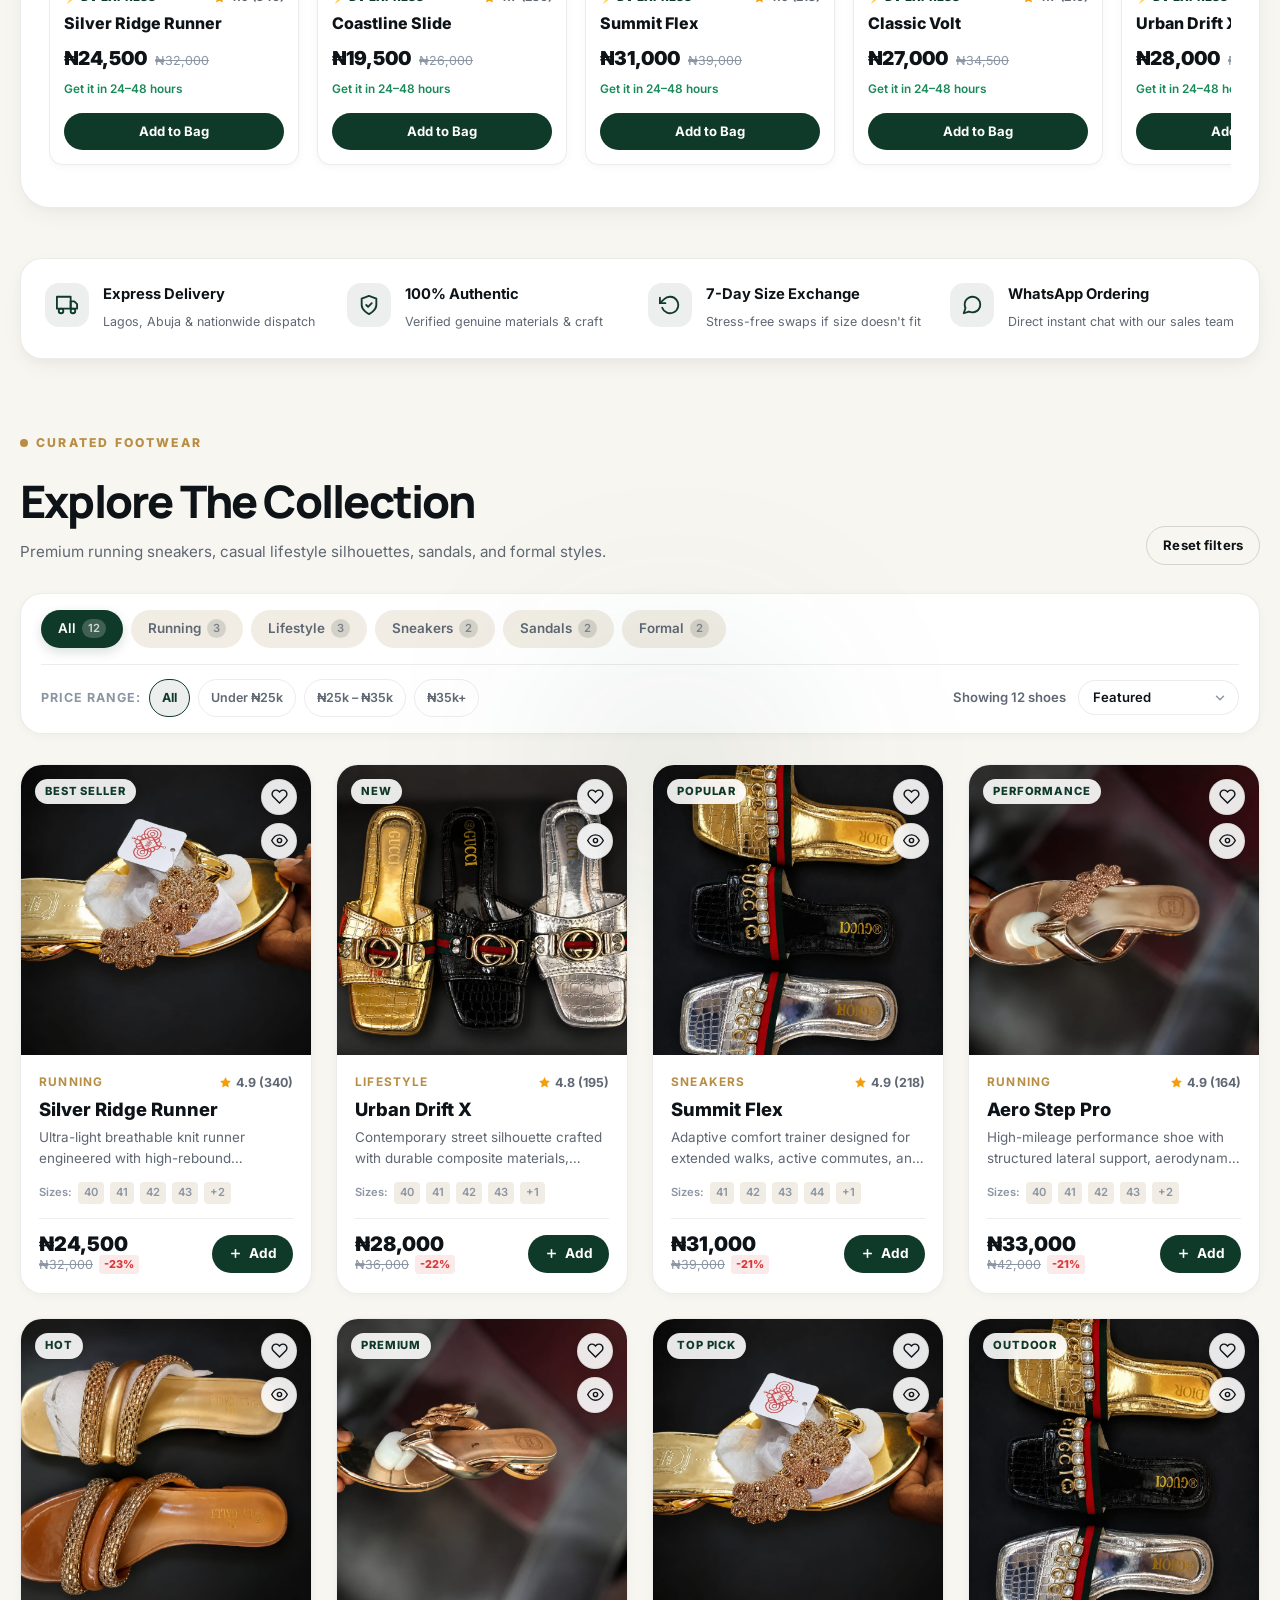
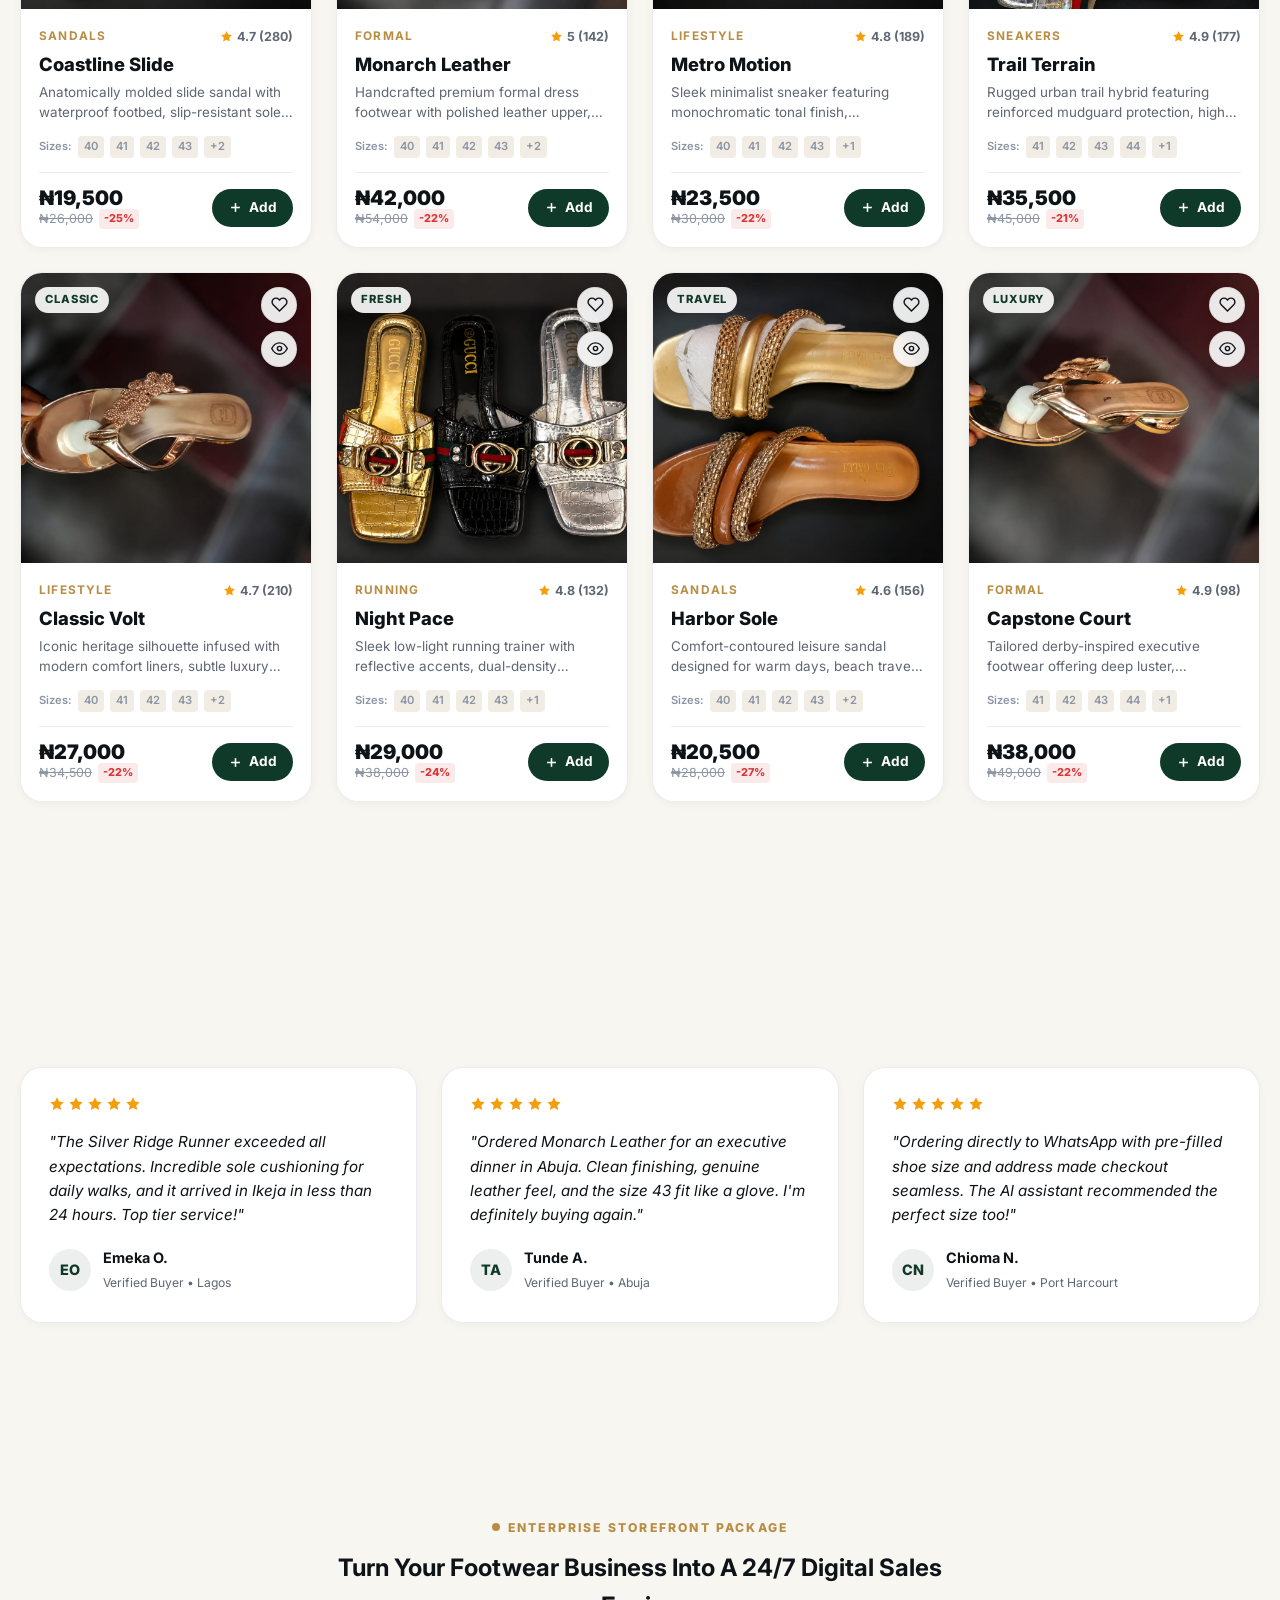
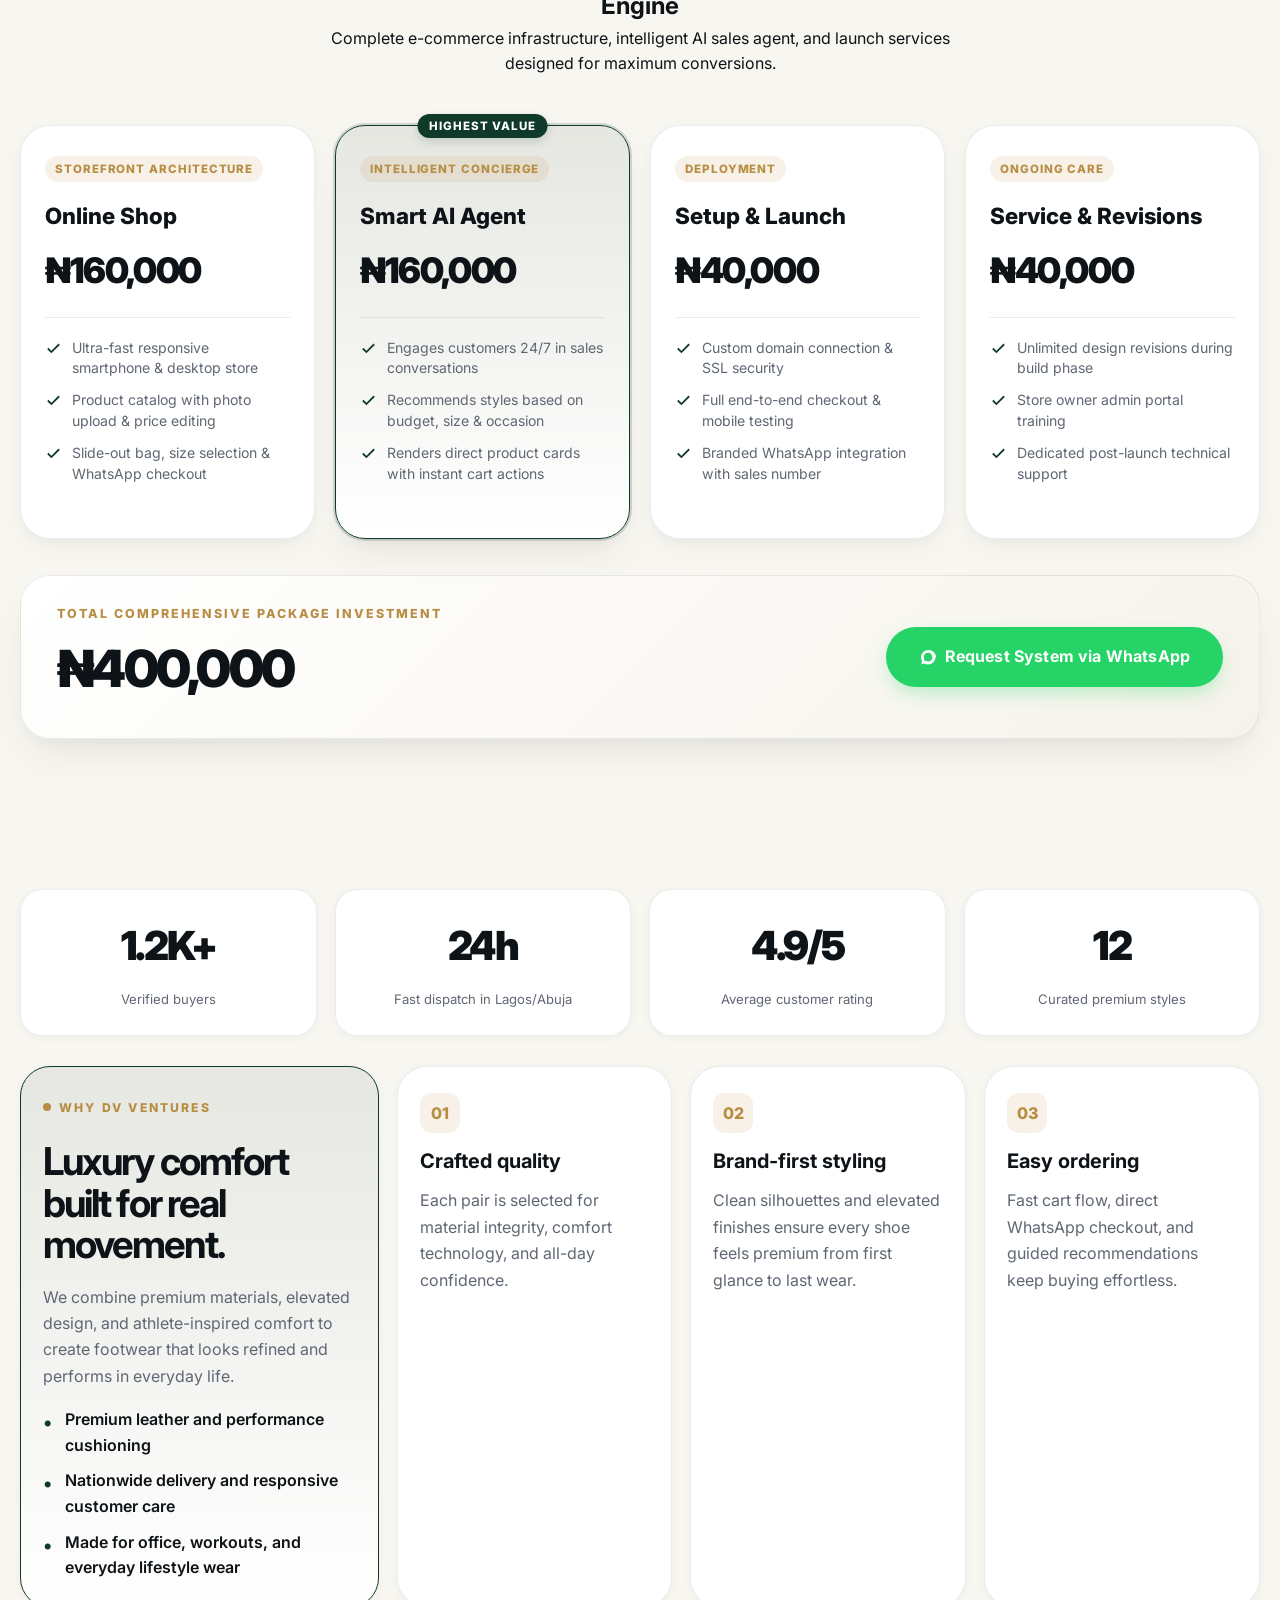
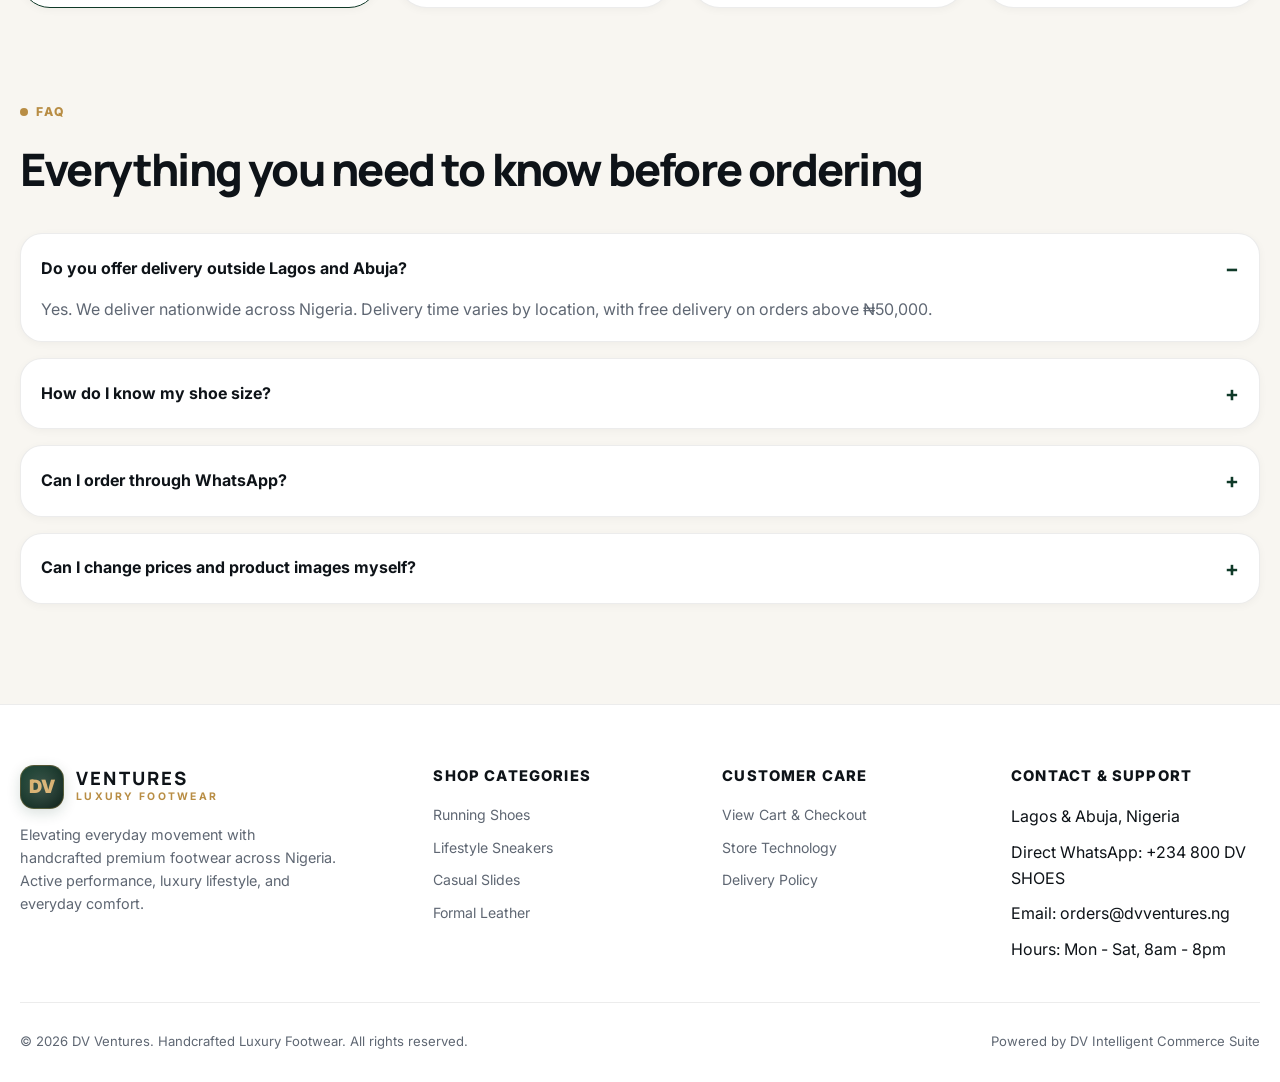
==== commit 0eb0968c: "Add files via upload" ====
--- a/index.html
+++ b/index.html
@@ -105,6 +105,48 @@
       </div>
     </header>
 
+    <!-- Search Scrim Backdrop (Amazon-Style Focus Dimming) -->
+    <div class="search-scrim" id="searchScrim" aria-hidden="true"></div>
+
+    <!-- Secondary Sub-Navbar (Amazon-Style Layered Bar) -->
+    <nav class="subnav-bar" id="subNavBar" aria-label="Quick category and location bar">
+      <div class="container subnav-inner">
+        <!-- Delivery Location Selector Pill -->
+        <button id="deliveryLocationBtn" class="delivery-location-pill" type="button" aria-label="Change delivery location">
+          <svg viewBox="0 0 24 24" fill="none" stroke="currentColor" stroke-width="2" stroke-linecap="round" stroke-linejoin="round">
+            <path d="M21 10c0 7-9 13-9 13s-9-6-9-13a9 9 0 0 1 18 0z"></path>
+            <circle cx="12" cy="10" r="3"></circle>
+          </svg>
+          <div class="delivery-text-wrap">
+            <span class="delivery-label">Deliver to</span>
+            <strong id="activeDeliveryState" class="delivery-state">Lagos ▾</strong>
+          </div>
+        </button>
+
+        <!-- Subnav Shortcut Links -->
+        <div class="subnav-links" role="menubar">
+          <button class="subnav-all-btn" type="button" onclick="document.getElementById('products').scrollIntoView({behavior: 'smooth'})">
+            <svg viewBox="0 0 24 24" fill="none" stroke="currentColor" stroke-width="2.2"><line x1="3" y1="12" x2="21" y2="12"></line><line x1="3" y1="6" x2="21" y2="6"></line><line x1="3" y1="18" x2="21" y2="18"></line></svg>
+            <span>All Shoes</span>
+          </button>
+          <a href="#trendingSection">Trending Deals</a>
+          <a href="#products" onclick="setCategoryFilter('Running')">Running</a>
+          <a href="#products" onclick="setCategoryFilter('Sneakers')">Sneakers</a>
+          <a href="#products" onclick="setCategoryFilter('Lifestyle')">Lifestyle</a>
+          <a href="#products" onclick="setCategoryFilter('Sandals')">Slides</a>
+          <a href="#products" onclick="setPriceFilter('under-25k')">Under ₦25,000</a>
+          <a href="#pricing">Bulk Orders</a>
+          <a href="https://wa.me/2348000000000?text=Hi%20DV%20Ventures,%20I%20need%20help%20with%20an%20order" target="_blank" rel="noopener">Customer Service</a>
+        </div>
+
+        <!-- DV Express Prime-Style Tag -->
+        <div class="subnav-deal-tag">
+          <span class="express-bolt">⚡</span>
+          <span><strong>DV Express:</strong> Free nationwide delivery on orders over ₦50,000</span>
+        </div>
+      </div>
+    </nav>
+
     <main class="page-shell container">
       <!-- HERO SHOWCASE -->
       <section class="hero-banner" aria-label="Hero Introduction">
@@ -190,6 +232,197 @@
               </button>
             </div>
           </article>
+        </div>
+      </section>
+
+      <!-- AMAZON-STYLE HERO OVERLAP QUAD CARDS (Signature Layered Depth) -->
+      <section class="hero-overlap-grid" aria-label="Featured product categories and deals">
+        <!-- Quad Card 1: Shop by Category -->
+        <article class="feature-quad-card">
+          <h3 class="quad-card-title">Shop by Category</h3>
+          <div class="quad-grid">
+            <div class="quad-item" onclick="setCategoryFilter('Running')" role="button" tabindex="0">
+              <div class="quad-img-wrap">
+                <img src="./WhatsApp Image 2026-09-04 at 17.58.44.jpeg" alt="Running shoes" loading="lazy" />
+              </div>
+              <span class="quad-label">Running</span>
+            </div>
+            <div class="quad-item" onclick="setCategoryFilter('Lifestyle')" role="button" tabindex="0">
+              <div class="quad-img-wrap">
+                <img src="./WhatsApp Image 2026-09-04 at 17.58.45.jpeg" alt="Lifestyle shoes" loading="lazy" />
+              </div>
+              <span class="quad-label">Lifestyle</span>
+            </div>
+            <div class="quad-item" onclick="setCategoryFilter('Sneakers')" role="button" tabindex="0">
+              <div class="quad-img-wrap">
+                <img src="./WhatsApp Image 2026-09-04 at 17.58.45 (1).jpeg" alt="Sneakers" loading="lazy" />
+              </div>
+              <span class="quad-label">Sneakers</span>
+            </div>
+            <div class="quad-item" onclick="setCategoryFilter('Sandals')" role="button" tabindex="0">
+              <div class="quad-img-wrap">
+                <img src="./WhatsApp Image 2026-09-04 at 17.58.58.jpeg" alt="Slides and Sandals" loading="lazy" />
+              </div>
+              <span class="quad-label">Slides</span>
+            </div>
+          </div>
+          <a href="#products" class="quad-footer-link" onclick="setCategoryFilter('all')">
+            <span>Explore all categories</span>
+            <svg viewBox="0 0 24 24" fill="none" stroke="currentColor" stroke-width="2.2"><polyline points="9 18 15 12 9 6"></polyline></svg>
+          </a>
+        </article>
+
+        <!-- Quad Card 2: Budget-Friendly Value Picks -->
+        <article class="feature-quad-card">
+          <div class="quad-title-row">
+            <h3 class="quad-card-title">Picks Under ₦25,000</h3>
+            <span class="quad-badge">Save big</span>
+          </div>
+          <div class="quad-grid">
+            <div class="quad-item" onclick="openQuickView(1)" role="button" tabindex="0">
+              <div class="quad-img-wrap">
+                <img src="./WhatsApp Image 2026-09-04 at 17.58.44.jpeg" alt="Silver Ridge Runner" loading="lazy" />
+                <span class="quad-price-pill">₦24,500</span>
+              </div>
+              <span class="quad-label">Silver Ridge</span>
+            </div>
+            <div class="quad-item" onclick="openQuickView(5)" role="button" tabindex="0">
+              <div class="quad-img-wrap">
+                <img src="./WhatsApp Image 2026-09-04 at 17.58.58.jpeg" alt="Coastline Slide" loading="lazy" />
+                <span class="quad-price-pill">₦16,500</span>
+              </div>
+              <span class="quad-label">Coastline</span>
+            </div>
+            <div class="quad-item" onclick="openQuickView(7)" role="button" tabindex="0">
+              <div class="quad-img-wrap">
+                <img src="./WhatsApp Image 2026-09-04 at 17.58.58 (1).jpeg" alt="Dune Stride Slide" loading="lazy" />
+                <span class="quad-price-pill">₦19,000</span>
+              </div>
+              <span class="quad-label">Dune Stride</span>
+            </div>
+            <div class="quad-item" onclick="openQuickView(9)" role="button" tabindex="0">
+              <div class="quad-img-wrap">
+                <img src="./WhatsApp Image 2026-09-04 at 17.58.59 (1).jpeg" alt="Horizon Pace Trainer" loading="lazy" />
+                <span class="quad-price-pill">₦24,000</span>
+              </div>
+              <span class="quad-label">Horizon Pace</span>
+            </div>
+          </div>
+          <a href="#products" class="quad-footer-link" onclick="setPriceFilter('under-25k')">
+            <span>Shop budget deals under ₦25k</span>
+            <svg viewBox="0 0 24 24" fill="none" stroke="currentColor" stroke-width="2.2"><polyline points="9 18 15 12 9 6"></polyline></svg>
+          </a>
+        </article>
+
+        <!-- Quad Card 3: Top Rated Customer Choice -->
+        <article class="feature-quad-card">
+          <div class="quad-title-row">
+            <h3 class="quad-card-title">4.9★ Customer Choice</h3>
+            <span class="quad-badge-gold">Top Rated</span>
+          </div>
+          <div class="quad-grid">
+            <div class="quad-item" onclick="openQuickView(2)" role="button" tabindex="0">
+              <div class="quad-img-wrap">
+                <img src="./WhatsApp Image 2026-09-04 at 17.58.45.jpeg" alt="Urban Drift X" loading="lazy" />
+                <span class="quad-rating-pill">★ 4.9</span>
+              </div>
+              <span class="quad-label">Urban Drift X</span>
+            </div>
+            <div class="quad-item" onclick="openQuickView(3)" role="button" tabindex="0">
+              <div class="quad-img-wrap">
+                <img src="./WhatsApp Image 2026-09-04 at 17.58.45 (1).jpeg" alt="Summit Flex" loading="lazy" />
+                <span class="quad-rating-pill">★ 4.9</span>
+              </div>
+              <span class="quad-label">Summit Flex</span>
+            </div>
+            <div class="quad-item" onclick="openQuickView(4)" role="button" tabindex="0">
+              <div class="quad-img-wrap">
+                <img src="./WhatsApp Image 2026-09-04 at 17.58.45 (2).jpeg" alt="Aero Step Pro" loading="lazy" />
+                <span class="quad-rating-pill">★ 4.9</span>
+              </div>
+              <span class="quad-label">Aero Step</span>
+            </div>
+            <div class="quad-item" onclick="openQuickView(12)" role="button" tabindex="0">
+              <div class="quad-img-wrap">
+                <img src="./WhatsApp Image 2026-09-04 at 17.58.59.jpeg" alt="Velocity Elite" loading="lazy" />
+                <span class="quad-rating-pill">★ 5.0</span>
+              </div>
+              <span class="quad-label">Velocity Elite</span>
+            </div>
+          </div>
+          <a href="#products" class="quad-footer-link" onclick="setSortFilter('rating')">
+            <span>View all top-rated models</span>
+            <svg viewBox="0 0 24 24" fill="none" stroke="currentColor" stroke-width="2.2"><polyline points="9 18 15 12 9 6"></polyline></svg>
+          </a>
+        </article>
+
+        <!-- Quad Card 4: DV Express Nationwide Service -->
+        <article class="feature-quad-card quad-card-service">
+          <div class="quad-title-row">
+            <h3 class="quad-card-title">⚡ DV Express</h3>
+            <span class="quad-badge-express">Nationwide</span>
+          </div>
+          <div class="service-quad-list">
+            <div class="service-quad-item">
+              <div class="service-quad-icon">🚀</div>
+              <div>
+                <strong>Lagos & Abuja 24h</strong>
+                <p>Express dispatch to your doorstep</p>
+              </div>
+            </div>
+            <div class="service-quad-item">
+              <div class="service-quad-icon">🛡️</div>
+              <div>
+                <strong>Inspected Quality</strong>
+                <p>Triple inspection before packing</p>
+              </div>
+            </div>
+            <div class="service-quad-item">
+              <div class="service-quad-icon">🔄</div>
+              <div>
+                <strong>7-Day Size Swaps</strong>
+                <p>Hassle-free exchange if size differs</p>
+              </div>
+            </div>
+            <div class="service-quad-item">
+              <div class="service-quad-icon">💬</div>
+              <div>
+                <strong>WhatsApp Order</strong>
+                <p>Instant invoice & order confirmation</p>
+              </div>
+            </div>
+          </div>
+          <a href="https://wa.me/2348000000000?text=Hello%20DV%20Ventures,%20I%20would%20like%20to%20place%20an%20order" target="_blank" rel="noopener" class="quad-footer-link whatsapp-link">
+            <span>Chat sales on WhatsApp</span>
+            <svg viewBox="0 0 24 24" fill="none" stroke="currentColor" stroke-width="2.2"><polyline points="9 18 15 12 9 6"></polyline></svg>
+          </a>
+        </article>
+      </section>
+
+      <!-- AMAZON-STYLE SMOOTH HORIZONTAL PRODUCT CAROUSEL -->
+      <section class="horizontal-carousel-section" id="trendingSection" aria-label="Trending Footwear Rail">
+        <div class="carousel-header">
+          <div class="carousel-title-group">
+            <span class="eyebrow">Top Recommendations</span>
+            <h2>Trending Deals & Most Popular Footwear</h2>
+            <p>High-demand performance runners and urban lifestyle sneakers moving fast today</p>
+          </div>
+          <!-- Floating / Action Navigation Arrows -->
+          <div class="carousel-controls" aria-label="Carousel navigation">
+            <button id="carouselPrevBtn" class="carousel-nav-btn" type="button" aria-label="Previous products" title="Scroll left">
+              <svg viewBox="0 0 24 24" fill="none" stroke="currentColor" stroke-width="2.5"><polyline points="15 18 9 12 15 6"></polyline></svg>
+            </button>
+            <button id="carouselNextBtn" class="carousel-nav-btn" type="button" aria-label="Next products" title="Scroll right">
+              <svg viewBox="0 0 24 24" fill="none" stroke="currentColor" stroke-width="2.5"><polyline points="9 18 15 12 9 6"></polyline></svg>
+            </button>
+          </div>
+        </div>
+
+        <!-- Carousel Track with Native Smooth Snap Scrolling -->
+        <div class="carousel-track-wrap">
+          <div id="trendingCarouselTrack" class="carousel-track" tabindex="0" role="region" aria-label="Trending products list">
+            <!-- Populated via script.js -->
+          </div>
         </div>
       </section>
 
@@ -779,6 +1012,85 @@
               <span>Instant WhatsApp Buy</span>
             </button>
           </div>
+        </div>
+      </div>
+    </div>
+
+    <!-- DELIVERY LOCATION SELECTOR MODAL (Amazon-Style Location Layer) -->
+    <div id="deliveryLocationModalBackdrop" class="modal-backdrop" aria-hidden="true">
+      <div class="location-modal-card" role="dialog" aria-modal="true" aria-labelledby="locationModalTitle">
+        <button id="closeLocationModal" class="modal-close" type="button" aria-label="Close location selector">
+          <svg viewBox="0 0 24 24" fill="none" stroke="currentColor" stroke-width="2.2">
+            <line x1="18" y1="6" x2="6" y2="18"></line>
+            <line x1="6" y1="6" x2="18" y2="18"></line>
+          </svg>
+        </button>
+
+        <div class="location-modal-header">
+          <div class="location-modal-icon">
+            <svg viewBox="0 0 24 24" fill="none" stroke="currentColor" stroke-width="2.2">
+              <path d="M21 10c0 7-9 13-9 13s-9-6-9-13a9 9 0 0 1 18 0z"></path>
+              <circle cx="12" cy="10" r="3"></circle>
+            </svg>
+          </div>
+          <h3 id="locationModalTitle">Choose your delivery destination</h3>
+          <p>Delivery options and shipping speeds vary based on your state in Nigeria.</p>
+        </div>
+
+        <div class="location-state-list">
+          <label class="location-state-option">
+            <input type="radio" name="stateSelection" value="lagos" checked />
+            <div class="state-option-info">
+              <strong>Lagos State</strong>
+              <span>Express Doorstep (24–48h) &bull; Standard ₦2,500 / Free over ₦50k</span>
+            </div>
+            <span class="state-tag">Fastest</span>
+          </label>
+
+          <label class="location-state-option">
+            <input type="radio" name="stateSelection" value="abuja" />
+            <div class="state-option-info">
+              <strong>Abuja (FCT)</strong>
+              <span>Priority Air & Road Dispatch (24–48h) &bull; Standard ₦4,000</span>
+            </div>
+            <span class="state-tag">Express</span>
+          </label>
+
+          <label class="location-state-option">
+            <input type="radio" name="stateSelection" value="rivers" />
+            <div class="state-option-info">
+              <strong>Rivers State (Port Harcourt)</strong>
+              <span>Direct Courier Dispatch (48–72h) &bull; Standard ₦4,500</span>
+            </div>
+          </label>
+
+          <label class="location-state-option">
+            <input type="radio" name="stateSelection" value="oyo" />
+            <div class="state-option-info">
+              <strong>Oyo State (Ibadan)</strong>
+              <span>Regional Hub Delivery (24–48h) &bull; Standard ₦3,500</span>
+            </div>
+          </label>
+
+          <label class="location-state-option">
+            <input type="radio" name="stateSelection" value="kano" />
+            <div class="state-option-info">
+              <strong>Kano & Northern Hubs</strong>
+              <span>Secure Priority Transport (48–72h) &bull; Standard ₦4,500</span>
+            </div>
+          </label>
+
+          <label class="location-state-option">
+            <input type="radio" name="stateSelection" value="other" />
+            <div class="state-option-info">
+              <strong>Other States Nationwide</strong>
+              <span>Inter-state Logistics Network (3–5 days) &bull; Standard ₦5,000</span>
+            </div>
+          </label>
+        </div>
+
+        <div class="location-modal-footer">
+          <button id="saveLocationBtn" class="button button-primary full" type="button">Set Delivery Location</button>
         </div>
       </div>
     </div>
--- a/styles.css
+++ b/styles.css
@@ -102,6 +102,8 @@
   -webkit-text-size-adjust: 100%;
   width: 100%;
   overflow-x: hidden;
+  touch-action: pan-y;
+  overscroll-behavior-y: auto;
 }
 
 body {
@@ -118,6 +120,8 @@
   max-width: 100vw;
   transition: background-color var(--transition-smooth), color var(--transition-smooth);
   overflow-x: hidden;
+  touch-action: pan-y;
+  overscroll-behavior-y: auto;
 }
 
 .android-device {
@@ -1170,7 +1174,7 @@
 
 .product-grid {
   display: grid;
-  grid-template-columns: repeat(auto-fill, minmax(min(260px, 100%), 1fr));
+  grid-template-columns: repeat(4, minmax(0, 1fr));
   gap: clamp(14px, 2.5vw, 24px);
 }
 
@@ -3242,6 +3246,9 @@
 }
 
 @media (max-width: 1100px) {
+  .product-grid {
+    grid-template-columns: repeat(3, minmax(0, 1fr));
+  }
   .pricing-grid {
     grid-template-columns: repeat(2, 1fr);
   }
@@ -3257,6 +3264,9 @@
 }
 
 @media (max-width: 860px) {
+  .product-grid {
+    grid-template-columns: repeat(2, minmax(0, 1fr));
+  }
   .hero-banner {
     grid-template-columns: 1fr;
     gap: clamp(20px, 5vw, 36px);
@@ -3305,6 +3315,9 @@
 }
 
 @media (max-width: 640px) {
+  .product-grid {
+    grid-template-columns: 1fr;
+  }
   .topbar-nav {
     display: none;
   }
@@ -4042,3 +4055,801 @@
   background-size: 32px 32px;
   background-position: 0 0;
 }
+
+/* ==========================================================================
+   AMAZON-STYLE LAYERED ARCHITECTURE & DEPTH SYSTEM
+   ========================================================================== */
+
+/* 1. Search Scrim Backdrop */
+.search-scrim {
+  position: fixed;
+  inset: 0;
+  background: rgba(0, 0, 0, 0.5);
+  backdrop-filter: blur(3px);
+  z-index: 80;
+  opacity: 0;
+  pointer-events: none;
+  transition: opacity 0.25s ease;
+}
+
+.search-scrim.active {
+  opacity: 1;
+  pointer-events: auto;
+}
+
+/* 2. Secondary Sub-Navbar (Layer 2 Header) */
+.subnav-bar {
+  background: #0d241a;
+  color: #e2ede7;
+  border-bottom: 1px solid rgba(255, 255, 255, 0.08);
+  position: sticky;
+  top: 72px;
+  z-index: 85;
+  box-shadow: 0 2px 10px rgba(0, 0, 0, 0.12);
+}
+
+body.theme-dark .subnav-bar {
+  background: #0b1016;
+  border-bottom-color: rgba(255, 255, 255, 0.06);
+}
+
+.subnav-inner {
+  display: flex;
+  align-items: center;
+  justify-content: space-between;
+  gap: 16px;
+  height: 44px;
+  overflow-x: auto;
+  scrollbar-width: none;
+  -webkit-overflow-scrolling: touch;
+}
+
+.subnav-inner::-webkit-scrollbar {
+  display: none;
+}
+
+/* Delivery Location Pill */
+.delivery-location-pill {
+  display: inline-flex;
+  align-items: center;
+  gap: 8px;
+  padding: 4px 10px;
+  border-radius: var(--radius-sm);
+  color: #ffffff;
+  border: 1px solid transparent;
+  transition: all var(--transition-fast);
+  flex-shrink: 0;
+  text-align: left;
+  touch-action: manipulation;
+}
+
+.delivery-location-pill:hover {
+  border-color: rgba(255, 255, 255, 0.3);
+  background: rgba(255, 255, 255, 0.08);
+}
+
+.delivery-location-pill svg {
+  width: 18px;
+  height: 18px;
+  color: #eed093;
+  flex-shrink: 0;
+}
+
+.delivery-text-wrap {
+  display: flex;
+  flex-direction: column;
+  line-height: 1.15;
+}
+
+.delivery-label {
+  font-size: 0.65rem;
+  color: #9cb5a8;
+  font-weight: 500;
+}
+
+.delivery-state {
+  font-size: 0.82rem;
+  font-weight: 800;
+  color: #ffffff;
+  letter-spacing: 0.01em;
+}
+
+/* Subnav Shortcut Links */
+.subnav-links {
+  display: flex;
+  align-items: center;
+  gap: 14px;
+  flex-shrink: 0;
+}
+
+.subnav-all-btn {
+  display: inline-flex;
+  align-items: center;
+  gap: 6px;
+  font-size: 0.82rem;
+  font-weight: 800;
+  color: #ffffff;
+  padding: 5px 10px;
+  border-radius: var(--radius-sm);
+  background: rgba(255, 255, 255, 0.1);
+  border: 1px solid rgba(255, 255, 255, 0.16);
+  white-space: nowrap;
+  transition: background var(--transition-fast);
+  touch-action: manipulation;
+}
+
+.subnav-all-btn:hover {
+  background: rgba(255, 255, 255, 0.2);
+}
+
+.subnav-all-btn svg {
+  width: 15px;
+  height: 15px;
+}
+
+.subnav-links a {
+  font-size: 0.82rem;
+  font-weight: 600;
+  color: #d1dbd6;
+  white-space: nowrap;
+  padding: 5px 8px;
+  border-radius: 4px;
+  transition: color var(--transition-fast), background var(--transition-fast);
+}
+
+.subnav-links a:hover {
+  color: #ffffff;
+  background: rgba(255, 255, 255, 0.12);
+}
+
+/* DV Express Tag */
+.subnav-deal-tag {
+  display: flex;
+  align-items: center;
+  gap: 6px;
+  font-size: 0.78rem;
+  color: #eed093;
+  white-space: nowrap;
+  flex-shrink: 0;
+}
+
+.express-bolt {
+  font-size: 0.95rem;
+}
+
+/* ==========================================================================
+   3. HERO OVERLAP QUAD CARDS (Amazon's Signature Physical Layering)
+   ========================================================================== */
+
+.hero-overlap-grid {
+  display: grid;
+  grid-template-columns: repeat(4, 1fr);
+  gap: 20px;
+  margin-top: -85px;
+  position: relative;
+  z-index: 10;
+  margin-bottom: 45px;
+}
+
+.feature-quad-card {
+  background: var(--card);
+  border: 1px solid var(--line);
+  border-radius: var(--radius-lg);
+  padding: 20px;
+  box-shadow: 0 4px 20px -2px rgba(0, 0, 0, 0.08), 0 2px 6px -1px rgba(0, 0, 0, 0.04);
+  display: flex;
+  flex-direction: column;
+  justify-content: space-between;
+  transition: transform var(--transition-smooth), box-shadow var(--transition-smooth), border-color var(--transition-smooth);
+}
+
+.feature-quad-card:hover {
+  transform: translateY(-4px);
+  box-shadow: var(--shadow-xl);
+  border-color: var(--line-strong);
+}
+
+body.theme-dark .feature-quad-card:hover {
+  border-color: var(--accent);
+  box-shadow: 0 16px 36px -10px rgba(0, 0, 0, 0.7), 0 0 20px var(--accent-glow);
+}
+
+.quad-card-title {
+  font-size: 1.15rem;
+  font-weight: 800;
+  margin-bottom: 14px;
+  line-height: 1.25;
+  letter-spacing: -0.02em;
+  color: var(--text);
+}
+
+.quad-title-row {
+  display: flex;
+  align-items: center;
+  justify-content: space-between;
+  gap: 8px;
+  margin-bottom: 14px;
+}
+
+.quad-title-row .quad-card-title {
+  margin-bottom: 0;
+}
+
+.quad-badge {
+  font-size: 0.68rem;
+  font-weight: 800;
+  padding: 2px 8px;
+  border-radius: var(--radius-pill);
+  background: var(--accent-soft);
+  color: var(--accent);
+  text-transform: uppercase;
+  letter-spacing: 0.04em;
+}
+
+.quad-badge-gold {
+  font-size: 0.68rem;
+  font-weight: 800;
+  padding: 2px 8px;
+  border-radius: var(--radius-pill);
+  background: var(--gold-soft);
+  color: var(--gold);
+  text-transform: uppercase;
+  letter-spacing: 0.04em;
+}
+
+.quad-badge-express {
+  font-size: 0.68rem;
+  font-weight: 800;
+  padding: 2px 8px;
+  border-radius: var(--radius-pill);
+  background: rgba(37, 211, 102, 0.15);
+  color: #158a43;
+  text-transform: uppercase;
+  letter-spacing: 0.04em;
+}
+
+body.theme-dark .quad-badge-express {
+  color: #2de08a;
+  background: rgba(45, 224, 138, 0.15);
+}
+
+.quad-grid {
+  display: grid;
+  grid-template-columns: 1fr 1fr;
+  gap: 12px;
+  margin-bottom: 16px;
+}
+
+.quad-item {
+  cursor: pointer;
+  display: flex;
+  flex-direction: column;
+  gap: 6px;
+  transition: transform var(--transition-fast);
+  outline: none;
+}
+
+.quad-item:hover {
+  transform: translateY(-2px);
+}
+
+.quad-img-wrap {
+  width: 100%;
+  aspect-ratio: 1 / 1;
+  border-radius: var(--radius-sm);
+  overflow: hidden;
+  background: var(--card-alt);
+  position: relative;
+  border: 1px solid var(--line);
+}
+
+.quad-img-wrap img {
+  width: 100%;
+  height: 100%;
+  object-fit: cover;
+  transition: transform 0.4s ease;
+}
+
+.quad-item:hover .quad-img-wrap img {
+  transform: scale(1.08);
+}
+
+.quad-price-pill,
+.quad-rating-pill {
+  position: absolute;
+  bottom: 4px;
+  right: 4px;
+  background: rgba(14, 19, 24, 0.85);
+  color: #ffffff;
+  font-size: 0.68rem;
+  font-weight: 800;
+  padding: 2px 6px;
+  border-radius: 4px;
+  backdrop-filter: blur(4px);
+}
+
+.quad-rating-pill {
+  background: rgba(184, 141, 68, 0.95);
+  color: #ffffff;
+}
+
+.quad-label {
+  font-size: 0.78rem;
+  font-weight: 700;
+  color: var(--text);
+  line-height: 1.2;
+}
+
+.quad-footer-link {
+  display: inline-flex;
+  align-items: center;
+  gap: 6px;
+  font-size: 0.84rem;
+  font-weight: 700;
+  color: var(--accent);
+  margin-top: auto;
+  transition: gap var(--transition-fast);
+  text-decoration: none;
+}
+
+body.theme-dark .quad-footer-link {
+  color: var(--accent);
+}
+
+.quad-footer-link:hover {
+  gap: 10px;
+}
+
+.quad-footer-link svg {
+  width: 14px;
+  height: 14px;
+}
+
+.quad-footer-link.whatsapp-link {
+  color: #1a9e4d;
+}
+
+body.theme-dark .quad-footer-link.whatsapp-link {
+  color: #2de08a;
+}
+
+/* Service Quad Item List */
+.service-quad-list {
+  display: flex;
+  flex-direction: column;
+  gap: 10px;
+  margin-bottom: 16px;
+}
+
+.service-quad-item {
+  display: flex;
+  align-items: flex-start;
+  gap: 10px;
+  padding: 6px 8px;
+  border-radius: var(--radius-sm);
+  background: var(--bg-alt);
+  border: 1px solid var(--line);
+}
+
+.service-quad-icon {
+  font-size: 1.15rem;
+  line-height: 1;
+}
+
+.service-quad-item strong {
+  display: block;
+  font-size: 0.82rem;
+  color: var(--text);
+  line-height: 1.2;
+}
+
+.service-quad-item p {
+  font-size: 0.72rem;
+  color: var(--text-muted);
+  margin: 0;
+  line-height: 1.3;
+}
+
+/* ==========================================================================
+   4. SMOOTH HORIZONTAL PRODUCT CAROUSEL
+   ========================================================================== */
+
+.horizontal-carousel-section {
+  margin: 20px 0 50px;
+  background: var(--card);
+  border: 1px solid var(--line);
+  border-radius: var(--radius-xl);
+  padding: 26px 28px;
+  box-shadow: var(--shadow-md);
+  position: relative;
+}
+
+.carousel-header {
+  display: flex;
+  align-items: flex-end;
+  justify-content: space-between;
+  gap: 20px;
+  margin-bottom: 20px;
+}
+
+.carousel-title-group h2 {
+  font-size: clamp(1.4rem, 2.5vw, 1.85rem);
+  font-weight: 900;
+  letter-spacing: -0.03em;
+  color: var(--text);
+}
+
+.carousel-title-group p {
+  font-size: 0.88rem;
+  color: var(--text-muted);
+  margin-top: 2px;
+}
+
+.carousel-controls {
+  display: flex;
+  align-items: center;
+  gap: 8px;
+  flex-shrink: 0;
+}
+
+.carousel-nav-btn {
+  width: 42px;
+  height: 42px;
+  border-radius: 50%;
+  background: var(--card);
+  border: 1px solid var(--line-strong);
+  color: var(--text);
+  display: flex;
+  align-items: center;
+  justify-content: center;
+  box-shadow: var(--shadow-md);
+  transition: all var(--transition-fast);
+  cursor: pointer;
+  touch-action: manipulation;
+}
+
+.carousel-nav-btn:hover {
+  background: var(--accent);
+  color: #ffffff;
+  border-color: var(--accent);
+  transform: scale(1.08);
+  box-shadow: var(--shadow-lg);
+}
+
+body.theme-dark .carousel-nav-btn:hover {
+  background: var(--accent);
+  color: #090c0f;
+  border-color: var(--accent);
+}
+
+.carousel-nav-btn svg {
+  width: 20px;
+  height: 20px;
+}
+
+.carousel-track-wrap {
+  position: relative;
+  width: 100%;
+  overflow: hidden;
+}
+
+.carousel-track {
+  display: flex;
+  gap: 18px;
+  overflow-x: auto;
+  scroll-snap-type: x mandatory;
+  scroll-behavior: smooth;
+  padding: 8px 4px 16px;
+  scrollbar-width: none;
+  -webkit-overflow-scrolling: touch;
+}
+
+.carousel-track::-webkit-scrollbar {
+  display: none;
+}
+
+.carousel-card {
+  flex: 0 0 250px;
+  scroll-snap-align: start;
+  background: var(--bg-soft);
+  border: 1px solid var(--line);
+  border-radius: var(--radius-md);
+  overflow: hidden;
+  display: flex;
+  flex-direction: column;
+  box-shadow: var(--shadow-sm);
+  transition: transform var(--transition-smooth), box-shadow var(--transition-smooth);
+  position: relative;
+}
+
+.carousel-card:hover {
+  transform: translateY(-6px);
+  box-shadow: var(--shadow-lg);
+}
+
+.carousel-img-wrap {
+  width: 100%;
+  height: 190px;
+  background: var(--card-alt);
+  position: relative;
+  overflow: hidden;
+  cursor: pointer;
+}
+
+.carousel-img-wrap img {
+  width: 100%;
+  height: 100%;
+  object-fit: cover;
+  transition: transform 0.4s ease;
+}
+
+.carousel-card:hover .carousel-img-wrap img {
+  transform: scale(1.08);
+}
+
+.carousel-card-body {
+  padding: 14px;
+  display: flex;
+  flex-direction: column;
+  gap: 6px;
+  flex: 1;
+}
+
+.carousel-meta-row {
+  display: flex;
+  align-items: center;
+  justify-content: space-between;
+  font-size: 0.74rem;
+}
+
+.carousel-prime-badge {
+  display: inline-flex;
+  align-items: center;
+  gap: 4px;
+  color: var(--accent);
+  font-weight: 800;
+  font-size: 0.72rem;
+  text-transform: uppercase;
+}
+
+body.theme-dark .carousel-prime-badge {
+  color: var(--accent);
+}
+
+.carousel-rating {
+  display: flex;
+  align-items: center;
+  gap: 3px;
+  font-size: 0.74rem;
+  font-weight: 700;
+  color: var(--text-muted);
+}
+
+.carousel-rating svg {
+  width: 13px;
+  height: 13px;
+  fill: var(--star);
+  color: var(--star);
+}
+
+.carousel-card-body h4 {
+  font-size: 1rem;
+  font-weight: 800;
+  color: var(--text);
+  cursor: pointer;
+  line-height: 1.25;
+  transition: color var(--transition-fast);
+}
+
+.carousel-card-body h4:hover {
+  color: var(--accent);
+}
+
+.carousel-price-row {
+  display: flex;
+  align-items: baseline;
+  gap: 8px;
+  margin-top: 4px;
+}
+
+.carousel-current-price {
+  font-size: 1.2rem;
+  font-weight: 900;
+  color: var(--text);
+}
+
+.carousel-old-price {
+  font-size: 0.78rem;
+  color: var(--text-dim);
+  text-decoration: line-through;
+}
+
+.carousel-delivery-eta {
+  font-size: 0.74rem;
+  color: var(--success);
+  font-weight: 600;
+}
+
+.carousel-add-btn {
+  margin-top: 8px;
+  width: 100%;
+  padding: 8px;
+  border-radius: var(--radius-pill);
+  background: var(--accent);
+  color: #ffffff;
+  font-size: 0.82rem;
+  font-weight: 700;
+  display: flex;
+  align-items: center;
+  justify-content: center;
+  gap: 6px;
+  transition: all var(--transition-fast);
+}
+
+body.theme-dark .carousel-add-btn {
+  background: var(--accent);
+  color: #090c0f;
+}
+
+.carousel-add-btn:hover {
+  filter: brightness(1.1);
+  transform: translateY(-2px);
+}
+
+/* ==========================================================================
+   5. DELIVERY LOCATION SELECTOR MODAL
+   ========================================================================== */
+
+.location-modal-card {
+  background: var(--bg-soft);
+  border: 1px solid var(--line);
+  border-radius: var(--radius-xl);
+  max-width: 520px;
+  width: 100%;
+  padding: 30px;
+  box-shadow: var(--shadow-xl);
+  position: relative;
+  max-height: 90vh;
+  overflow-y: auto;
+}
+
+.location-modal-header {
+  margin-bottom: 20px;
+}
+
+.location-modal-icon {
+  width: 44px;
+  height: 44px;
+  border-radius: 50%;
+  background: var(--accent-soft);
+  color: var(--accent);
+  display: flex;
+  align-items: center;
+  justify-content: center;
+  margin-bottom: 12px;
+}
+
+.location-modal-icon svg {
+  width: 22px;
+  height: 22px;
+}
+
+.location-modal-header h3 {
+  font-size: 1.4rem;
+  font-weight: 900;
+  margin-bottom: 4px;
+  color: var(--text);
+}
+
+.location-modal-header p {
+  font-size: 0.86rem;
+  color: var(--text-muted);
+}
+
+.location-state-list {
+  display: flex;
+  flex-direction: column;
+  gap: 10px;
+  margin-bottom: 24px;
+}
+
+.location-state-option {
+  display: flex;
+  align-items: center;
+  gap: 12px;
+  padding: 12px 14px;
+  border: 1px solid var(--line);
+  border-radius: var(--radius-md);
+  background: var(--card);
+  cursor: pointer;
+  transition: all var(--transition-fast);
+  touch-action: manipulation;
+}
+
+.location-state-option:hover {
+  border-color: var(--accent);
+  background: var(--card-alt);
+}
+
+.location-state-option input[type="radio"] {
+  accent-color: var(--accent);
+  width: 18px;
+  height: 18px;
+  cursor: pointer;
+}
+
+.state-option-info {
+  display: flex;
+  flex-direction: column;
+  flex: 1;
+}
+
+.state-option-info strong {
+  font-size: 0.92rem;
+  color: var(--text);
+}
+
+.state-option-info span {
+  font-size: 0.76rem;
+  color: var(--text-muted);
+}
+
+.state-tag {
+  font-size: 0.68rem;
+  font-weight: 800;
+  padding: 2px 7px;
+  border-radius: var(--radius-pill);
+  background: var(--accent-soft);
+  color: var(--accent);
+  text-transform: uppercase;
+}
+
+/* ==========================================================================
+   RESPONSIVE ADJUSTMENTS FOR AMAZON LAYERED COMPONENTS
+   ========================================================================== */
+
+@media (max-width: 1100px) {
+  .hero-overlap-grid {
+    grid-template-columns: repeat(2, 1fr);
+    margin-top: -50px;
+    gap: 16px;
+  }
+}
+
+@media (max-width: 860px) {
+  .subnav-bar {
+    top: 66px;
+  }
+  .subnav-deal-tag {
+    display: none;
+  }
+  .carousel-card {
+    flex: 0 0 220px;
+  }
+  .carousel-img-wrap {
+    height: 160px;
+  }
+}
+
+@media (max-width: 640px) {
+  .subnav-bar {
+    top: 56px;
+  }
+  .hero-overlap-grid {
+    grid-template-columns: 1fr;
+    margin-top: 15px; /* On mobile stack smoothly below hero */
+    gap: 14px;
+    margin-bottom: 30px;
+  }
+  .horizontal-carousel-section {
+    padding: 18px 14px;
+    margin: 15px 0 35px;
+  }
+  .carousel-card {
+    flex: 0 0 200px;
+  }
+  .carousel-img-wrap {
+    height: 150px;
+  }
+}
+
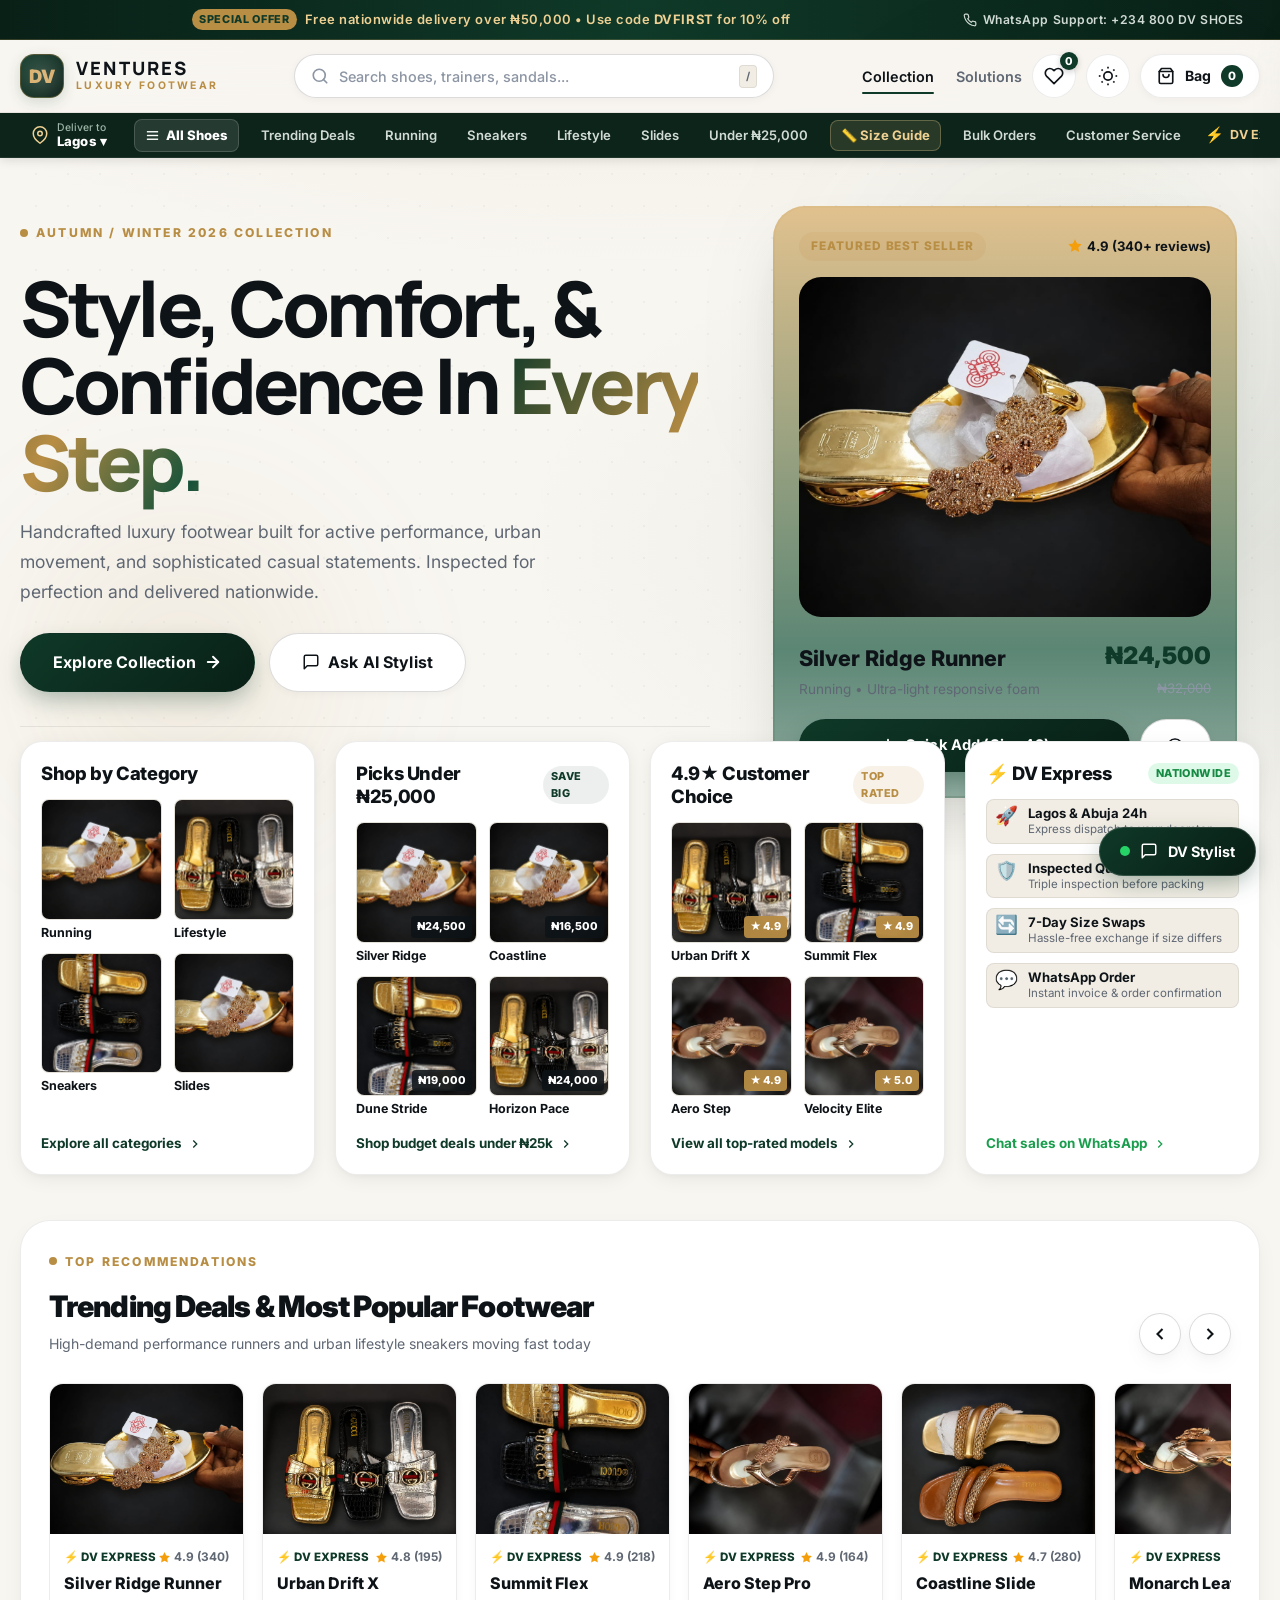
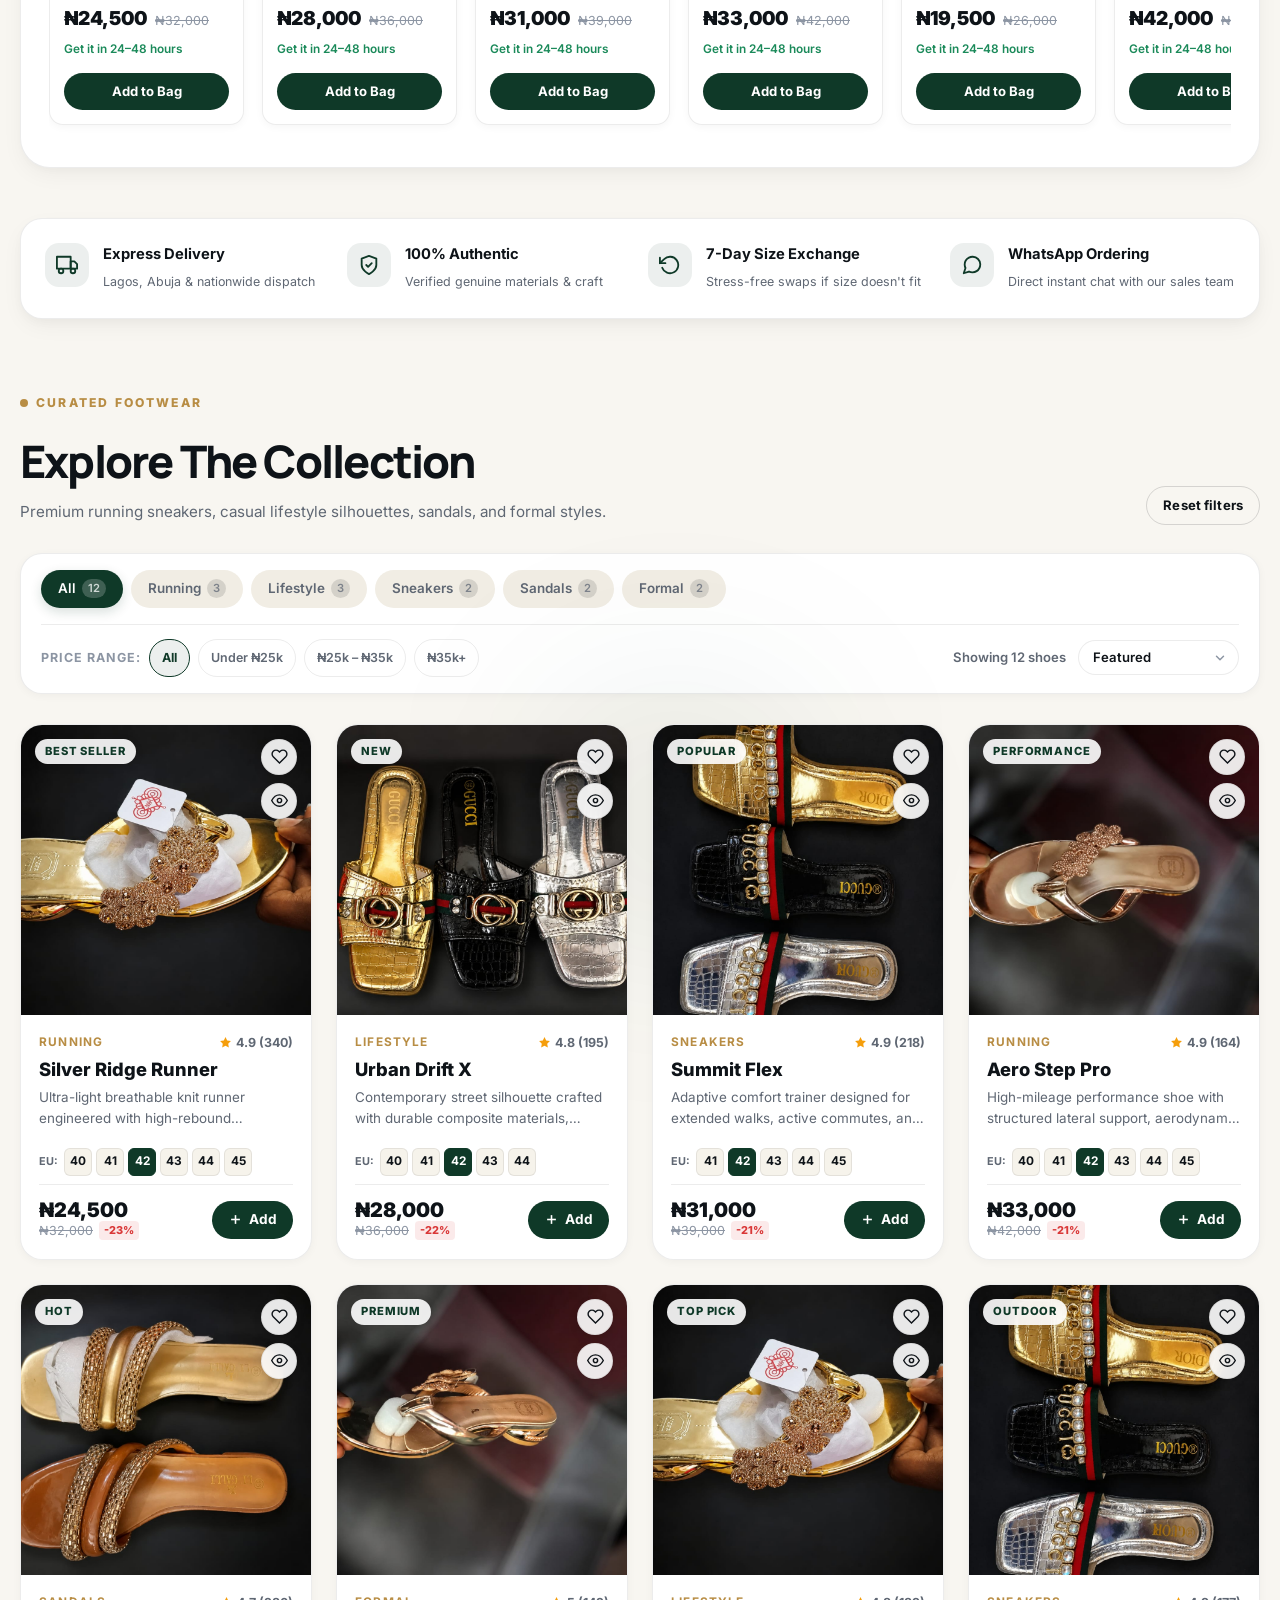
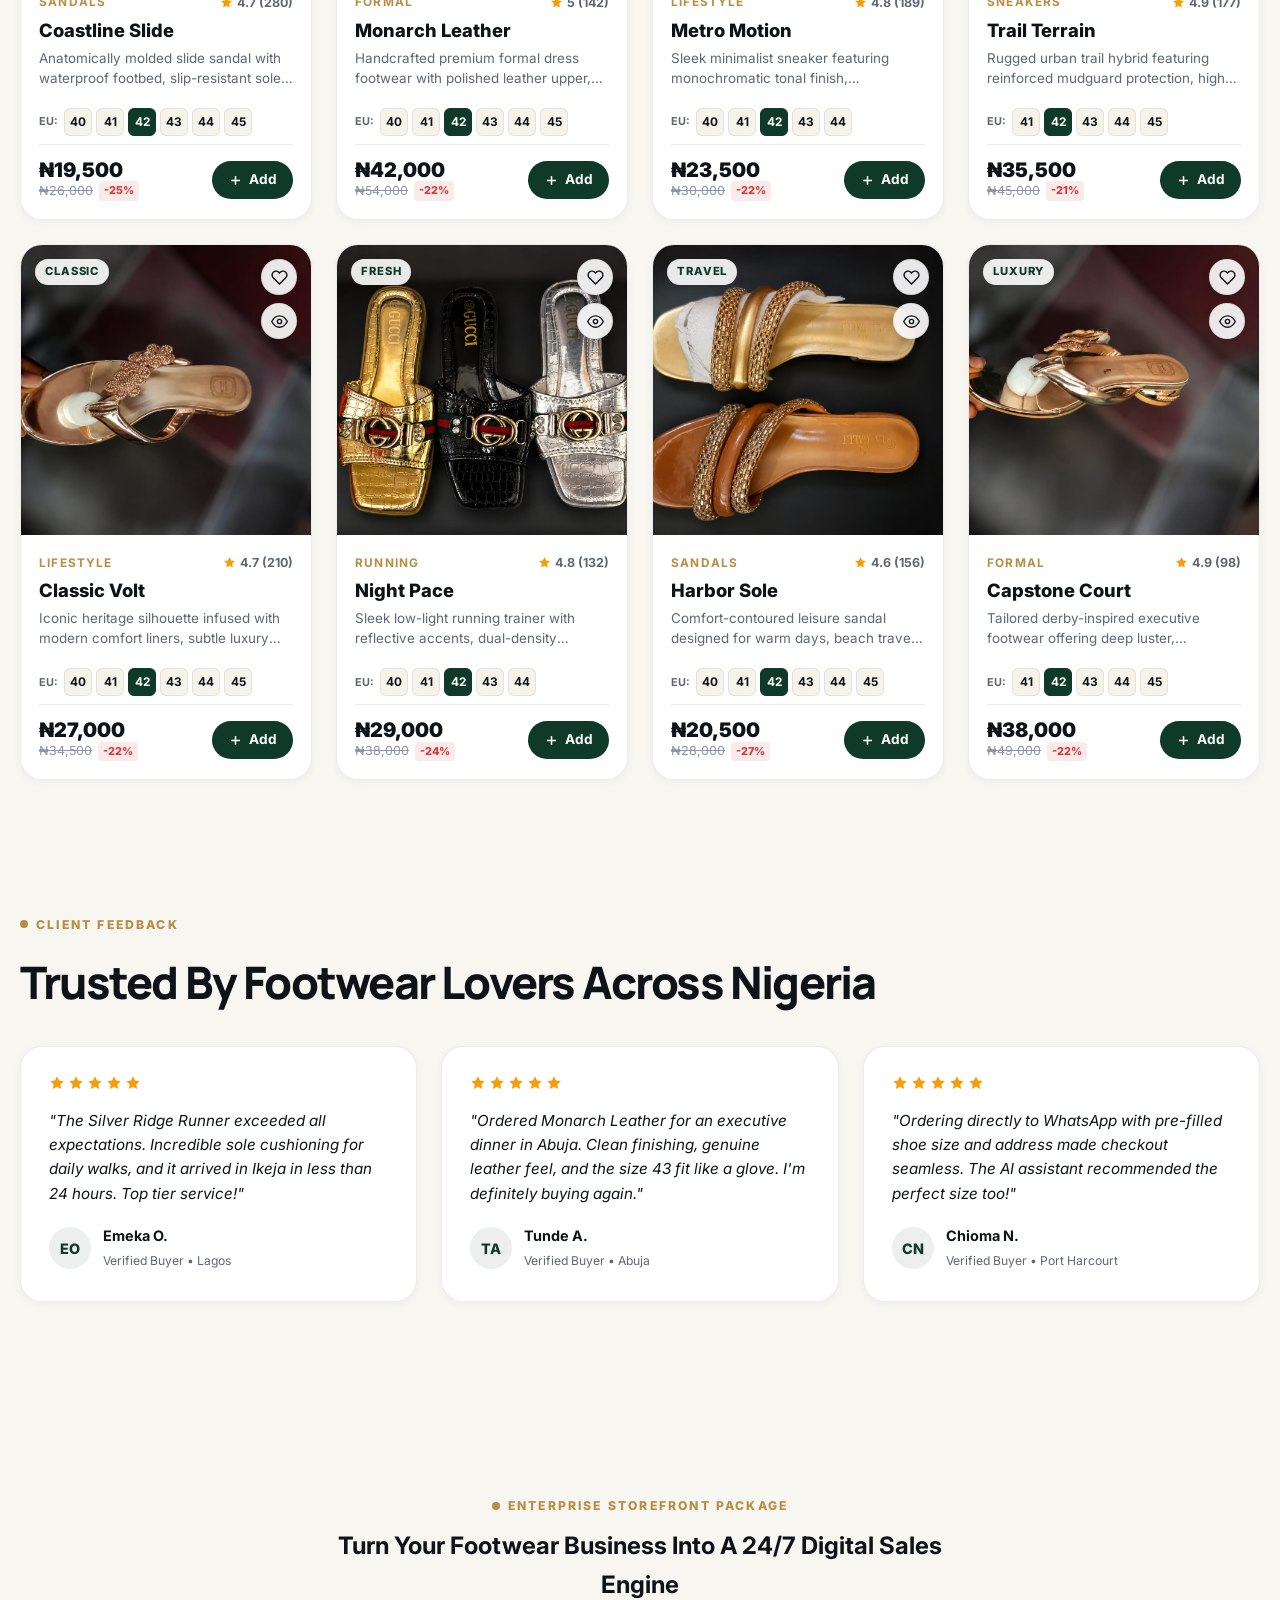
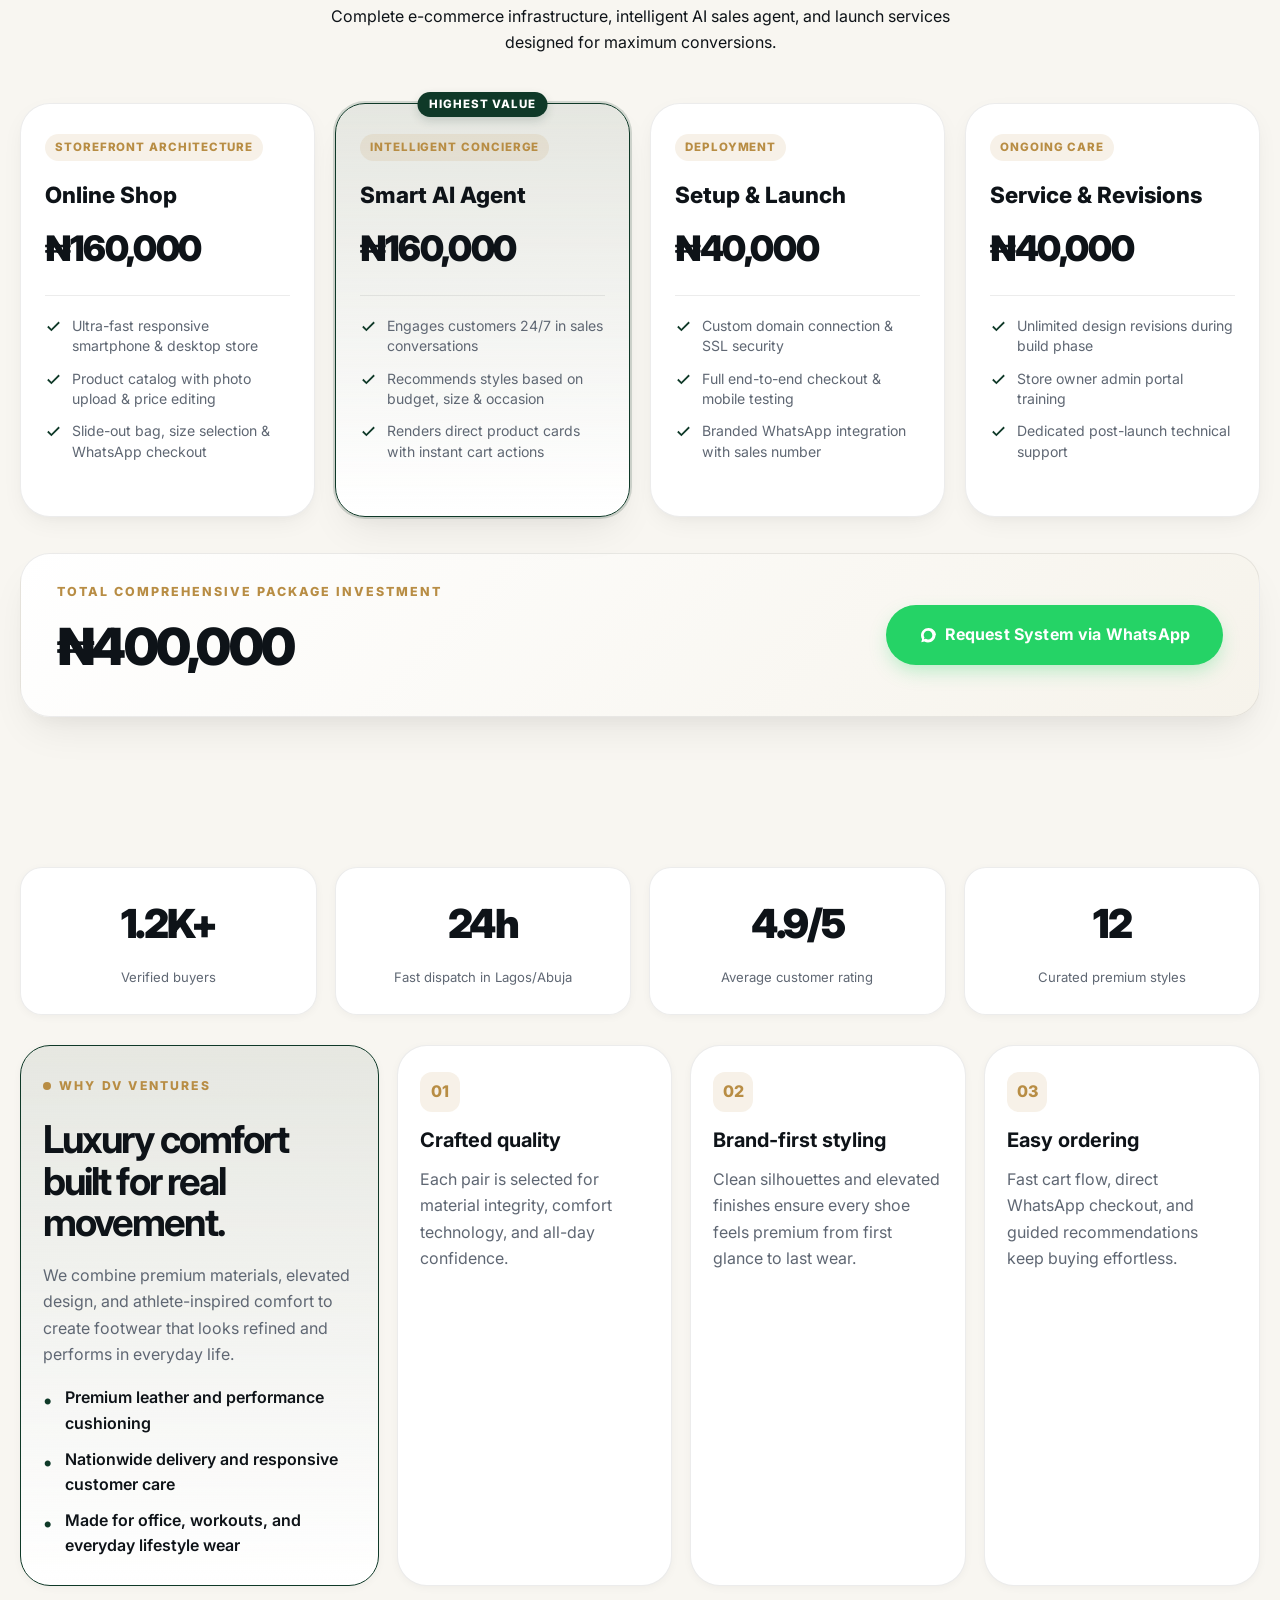
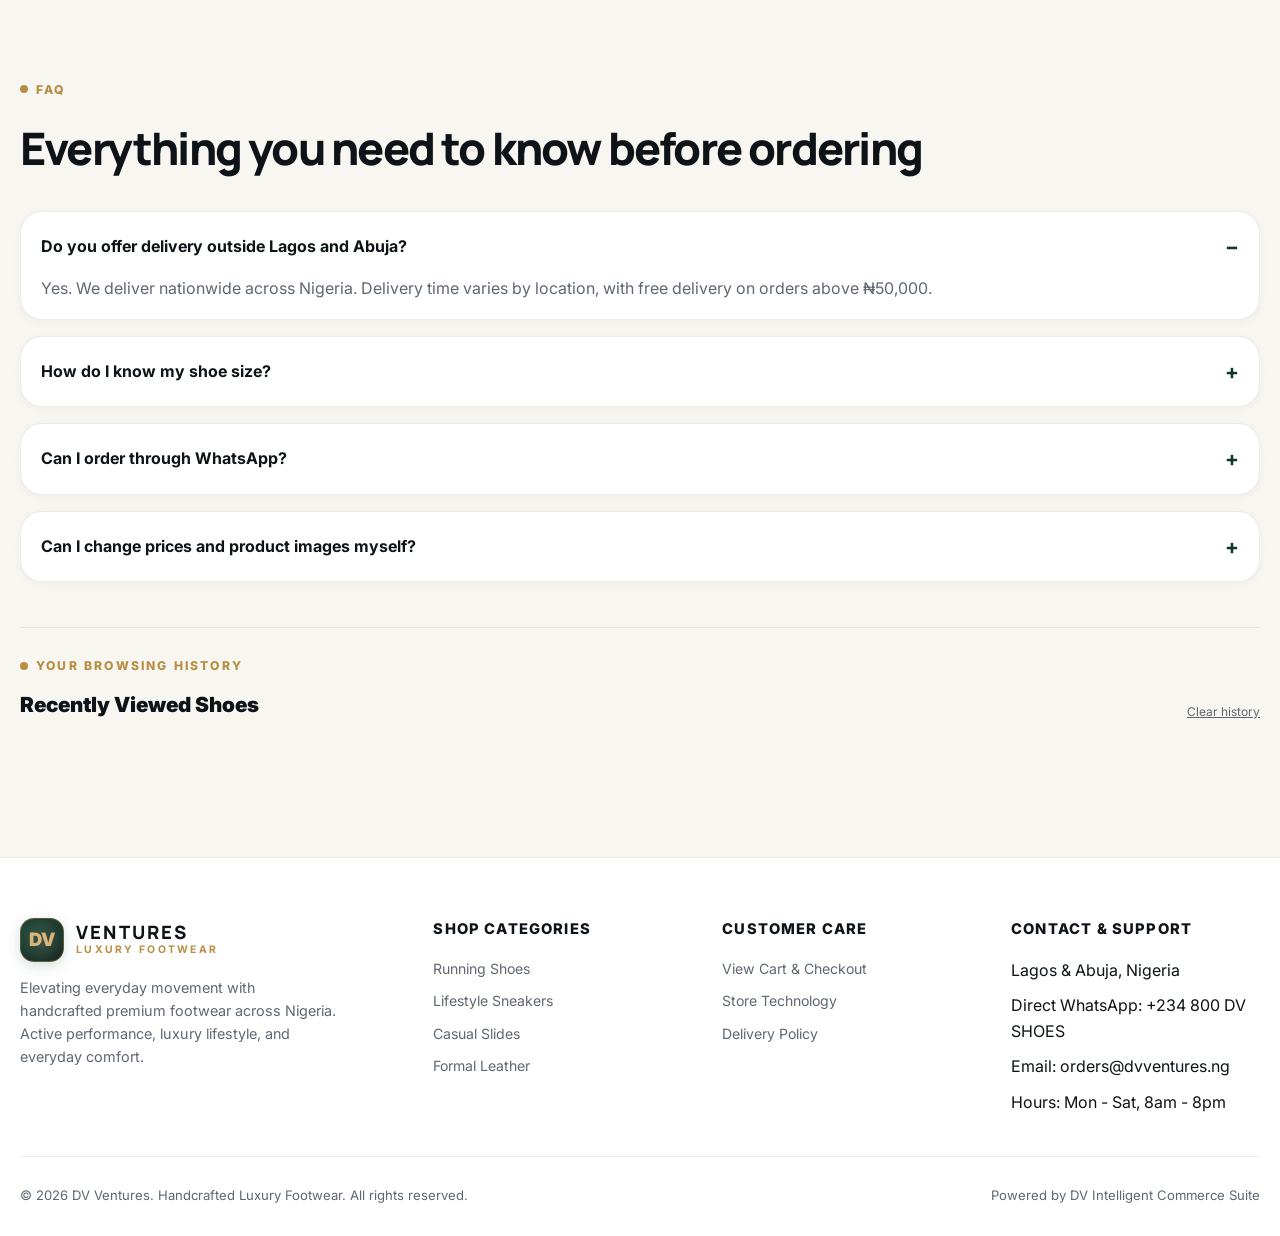
==== commit 004dc4f9: "Add files via upload" ====
--- a/index.html
+++ b/index.html
@@ -59,6 +59,8 @@
             autocomplete="off"
           />
           <span class="search-shortcut" title="Press / to search">/</span>
+          <!-- Live Instant Search Autocomplete Flyout -->
+          <div id="searchFlyout" class="search-flyout" aria-expanded="false"></div>
         </div>
 
         <!-- Navigation & Actions -->
@@ -135,6 +137,7 @@
           <a href="#products" onclick="setCategoryFilter('Lifestyle')">Lifestyle</a>
           <a href="#products" onclick="setCategoryFilter('Sandals')">Slides</a>
           <a href="#products" onclick="setPriceFilter('under-25k')">Under ₦25,000</a>
+          <button id="openSizeGuideBtn" class="subnav-size-btn" type="button">📏 Size Guide</button>
           <a href="#pricing">Bulk Orders</a>
           <a href="https://wa.me/2348000000000?text=Hi%20DV%20Ventures,%20I%20need%20help%20with%20an%20order" target="_blank" rel="noopener">Customer Service</a>
         </div>
@@ -820,6 +823,22 @@
           </details>
         </div>
       </section>
+
+      <!-- RECENTLY VIEWED FOOTWEAR (Inspired by Your Browsing) -->
+      <section id="recentlyViewedSection" class="recently-viewed-section hidden" aria-label="Recently viewed footwear">
+        <div class="recently-viewed-header">
+          <div>
+            <span class="eyebrow">Your Browsing History</span>
+            <h3>Recently Viewed Shoes</h3>
+          </div>
+          <button id="clearRecentlyViewedBtn" class="clear-recent-btn" type="button">Clear history</button>
+        </div>
+        <div class="recently-viewed-track-wrap">
+          <div id="recentlyViewedTrack" class="recently-viewed-track">
+            <!-- Populated via script.js -->
+          </div>
+        </div>
+      </section>
     </main>
 
     <!-- FOOTER -->
@@ -902,6 +921,9 @@
         </div>
       </div>
 
+      <!-- Smart Free-Shipping Upsell Card -->
+      <div id="cartUpsellBox" class="cart-upsell-box"></div>
+
       <!-- Item List Container -->
       <div id="cartItems" class="cart-items"></div>
 
@@ -972,10 +994,13 @@
 
           <!-- Interactive Size Selector -->
           <div class="size-selector-wrap">
-            <h5>
-              <span>Select Shoe Size (EU)</span>
-              <small>Standard Fit</small>
-            </h5>
+            <div class="size-selector-header">
+              <h5>
+                <span>Select Shoe Size (EU)</span>
+                <small>Standard Fit</small>
+              </h5>
+              <button id="qvSizeGuideLink" class="size-guide-inline-btn" type="button">📏 Size Guide</button>
+            </div>
             <div id="qvSizeGrid" class="size-grid">
               <button class="size-btn active" type="button" data-size="40">40</button>
               <button class="size-btn" type="button" data-size="41">41</button>
@@ -1091,6 +1116,112 @@
 
         <div class="location-modal-footer">
           <button id="saveLocationBtn" class="button button-primary full" type="button">Set Delivery Location</button>
+        </div>
+      </div>
+    </div>
+
+    <!-- SHOE SIZE GUIDE & FIT ADVISOR MODAL -->
+    <div id="sizeGuideModalBackdrop" class="modal-backdrop" aria-hidden="true">
+      <div class="size-guide-modal-card" role="dialog" aria-modal="true" aria-labelledby="sizeGuideTitle">
+        <button id="closeSizeGuideModal" class="modal-close" type="button" aria-label="Close size guide">
+          <svg viewBox="0 0 24 24" fill="none" stroke="currentColor" stroke-width="2.2">
+            <line x1="18" y1="6" x2="6" y2="18"></line>
+            <line x1="6" y1="6" x2="18" y2="18"></line>
+          </svg>
+        </button>
+
+        <div class="size-guide-header">
+          <div class="size-guide-icon">📏</div>
+          <h3 id="sizeGuideTitle">Footwear Size & Fit Guide</h3>
+          <p>Find your accurate Nigerian shoe size. All DV Ventures footwear is crafted in standard European (EU) sizing.</p>
+        </div>
+
+        <div class="size-table-container">
+          <table class="size-conversion-table">
+            <thead>
+              <tr>
+                <th>EU Size</th>
+                <th>UK Size</th>
+                <th>US Size</th>
+                <th>Foot Length (CM)</th>
+                <th>Fit Advice</th>
+              </tr>
+            </thead>
+            <tbody>
+              <tr>
+                <td><strong>40</strong></td>
+                <td>6.5</td>
+                <td>7.5</td>
+                <td>25.0 cm</td>
+                <td>Standard Fit</td>
+              </tr>
+              <tr>
+                <td><strong>41</strong></td>
+                <td>7.0</td>
+                <td>8.0</td>
+                <td>25.5 cm</td>
+                <td>Standard Fit</td>
+              </tr>
+              <tr class="highlight-size-row">
+                <td><strong>42</strong></td>
+                <td>8.0</td>
+                <td>9.0</td>
+                <td>26.5 cm</td>
+                <td>Most Popular Nigerian Size</td>
+              </tr>
+              <tr class="highlight-size-row">
+                <td><strong>43</strong></td>
+                <td>9.0</td>
+                <td>10.0</td>
+                <td>27.0 cm</td>
+                <td>Most Popular Nigerian Size</td>
+              </tr>
+              <tr>
+                <td><strong>44</strong></td>
+                <td>10.0</td>
+                <td>11.0</td>
+                <td>28.0 cm</td>
+                <td>Wide Feet / Comfort Fit</td>
+              </tr>
+              <tr>
+                <td><strong>45</strong></td>
+                <td>11.0</td>
+                <td>12.0</td>
+                <td>28.5 cm</td>
+                <td>Extra Volume & Length</td>
+              </tr>
+            </tbody>
+          </table>
+        </div>
+
+        <div class="size-measure-guide">
+          <h4>How to Measure Your Foot at Home</h4>
+          <div class="measure-steps-grid">
+            <div class="measure-step">
+              <span class="step-num">1</span>
+              <p>Place a paper sheet on the floor against a flat wall.</p>
+            </div>
+            <div class="measure-step">
+              <span class="step-num">2</span>
+              <p>Stand on the sheet with your heel firmly touching the wall.</p>
+            </div>
+            <div class="measure-step">
+              <span class="step-num">3</span>
+              <p>Mark the tip of your longest toe and measure length in centimeters.</p>
+            </div>
+          </div>
+        </div>
+
+        <div class="size-guarantee-note">
+          <svg viewBox="0 0 24 24" fill="none" stroke="currentColor" stroke-width="2"><path d="M12 22s8-4 8-10V5l-8-3-8 3v7c0 6 8 10 8 10z"></path></svg>
+          <div>
+            <strong>100% Fit Guarantee</strong>
+            <span>Not sure about your size? We provide a free 7-day size swap across Nigeria so you always get the perfect fit!</span>
+          </div>
+        </div>
+
+        <div class="size-guide-footer">
+          <button id="closeSizeGuideBtn2" class="button button-primary full" type="button">Got It, Ready to Shop</button>
         </div>
       </div>
     </div>
@@ -1181,6 +1312,12 @@
       </div>
     </div>
 
+    <!-- FLOATING BACK TO TOP PILL -->
+    <button id="backToTopBtn" class="back-to-top-pill" type="button" aria-label="Scroll back to top">
+      <svg viewBox="0 0 24 24" fill="none" stroke="currentColor" stroke-width="2.5"><line x1="12" y1="19" x2="12" y2="5"></line><polyline points="5 12 12 5 19 12"></polyline></svg>
+      <span>Top</span>
+    </button>
+
     <!-- TOAST NOTIFICATION CONTAINER -->
     <div id="toastContainer" class="toast-container" aria-live="polite"></div>
 
--- a/styles.css
+++ b/styles.css
@@ -101,9 +101,7 @@
   font-size: 16px;
   -webkit-text-size-adjust: 100%;
   width: 100%;
-  overflow-x: hidden;
-  touch-action: pan-y;
-  overscroll-behavior-y: auto;
+  overflow-x: clip;
 }
 
 body {
@@ -117,20 +115,16 @@
   line-height: 1.6;
   min-height: 100vh;
   width: 100%;
-  max-width: 100vw;
   transition: background-color var(--transition-smooth), color var(--transition-smooth);
-  overflow-x: hidden;
-  touch-action: pan-y;
-  overscroll-behavior-y: auto;
+  overflow-x: clip;
+}
+
+* {
+  -webkit-tap-highlight-color: transparent;
 }
 
 .android-device {
   -webkit-tap-highlight-color: transparent;
-}
-
-.android-device body {
-  -webkit-overflow-scrolling: touch;
-  overscroll-behavior-y: contain;
 }
 
 img {
@@ -1956,12 +1950,14 @@
   background: rgba(0, 0, 0, 0.45);
   backdrop-filter: blur(4px);
   z-index: 95;
+  display: none;
   opacity: 0;
   pointer-events: none;
   transition: opacity var(--transition-smooth);
 }
 
 .cart-panel-backdrop.open {
+  display: block;
   opacity: 1;
   pointer-events: auto;
 }
@@ -2288,7 +2284,7 @@
   background: rgba(0, 0, 0, 0.6);
   backdrop-filter: blur(8px);
   z-index: 110;
-  display: flex;
+  display: none;
   align-items: center;
   justify-content: center;
   padding: 20px;
@@ -2298,6 +2294,7 @@
 }
 
 .modal-backdrop.open {
+  display: flex;
   opacity: 1;
   pointer-events: auto;
 }
@@ -3223,11 +3220,17 @@
   min-height: 44px;
   justify-content: center;
   touch-action: manipulation;
+  transition: transform 0.15s cubic-bezier(0.34, 1.56, 0.64, 1), color 0.15s ease;
 }
 
 .mobile-bar-btn.active,
 .mobile-bar-btn:hover {
   color: var(--accent);
+}
+
+.mobile-bar-btn:active {
+  transform: scale(0.9);
+  transition: transform 0.08s ease-out;
 }
 
 .mobile-bar-btn svg {
@@ -3316,7 +3319,89 @@
 
 @media (max-width: 640px) {
   .product-grid {
-    grid-template-columns: 1fr;
+    grid-template-columns: repeat(2, 1fr);
+    gap: clamp(8px, 2.5vw, 12px);
+  }
+  .product-card {
+    border-radius: var(--radius-md);
+    /* Spring-feel transition for touch */
+    transition: transform 0.22s cubic-bezier(0.34, 1.56, 0.64, 1),
+                box-shadow 0.22s ease !important;
+  }
+  .product-card:active {
+    transform: scale(0.965);
+    box-shadow: var(--shadow-sm);
+    transition: transform 0.1s cubic-bezier(0.36, 0.66, 0.04, 1) !important;
+  }
+  .product-image-wrap {
+    height: unset;
+    aspect-ratio: 4 / 3;
+  }
+  .product-body {
+    padding: clamp(8px, 2.5vw, 12px);
+  }
+  .product-meta {
+    margin-bottom: 2px;
+  }
+  .product-category {
+    font-size: 0.65rem;
+  }
+  .product-rating {
+    font-size: 0.68rem;
+  }
+  .product-title {
+    font-size: 0.88rem;
+    margin-bottom: 2px;
+    white-space: nowrap;
+    overflow: hidden;
+    text-overflow: ellipsis;
+  }
+  .product-detail {
+    display: none;
+  }
+  .product-sizes-preview {
+    display: none;
+  }
+  .product-foot {
+    padding-top: 8px;
+    margin-top: 4px;
+    gap: 6px;
+  }
+  .current-price {
+    font-size: 0.98rem;
+  }
+  .old-price {
+    font-size: 0.7rem;
+  }
+  .discount-tag {
+    display: none;
+  }
+  .add-cart-btn {
+    padding: 6px 11px;
+    font-size: 0.76rem;
+    transition: transform 0.14s cubic-bezier(0.34, 1.56, 0.64, 1), filter 0.12s ease;
+  }
+  .add-cart-btn:active {
+    transform: scale(0.92);
+    filter: brightness(0.92);
+  }
+  .add-cart-btn svg {
+    width: 12px;
+    height: 12px;
+  }
+  .product-tag {
+    top: 6px;
+    left: 6px;
+    padding: 2px 6px;
+    font-size: 0.6rem;
+  }
+  .quick-action-btn {
+    width: 28px;
+    height: 28px;
+  }
+  .quick-action-btn svg {
+    width: 14px;
+    height: 14px;
   }
   .topbar-nav {
     display: none;
@@ -3375,15 +3460,50 @@
   }
   .catalog-toolbar {
     padding: 12px 14px;
-    gap: 12px;
+    gap: 10px;
+    border-radius: var(--radius-md);
+  }
+  .toolbar-top {
+    width: 100%;
+  }
+  .categories-bar,
+  .price-presets {
+    flex-wrap: nowrap !important;
+    overflow-x: auto !important;
+    -webkit-overflow-scrolling: touch !important;
+    scrollbar-width: none !important;
+    padding: 4px 2px 6px !important;
+    width: 100% !important;
+    scroll-snap-type: x proximity;
+    gap: 8px;
+  }
+  .categories-bar::-webkit-scrollbar,
+  .price-presets::-webkit-scrollbar {
+    display: none;
+  }
+  .category-chip,
+  .price-chip {
+    white-space: nowrap !important;
+    flex-shrink: 0 !important;
+    touch-action: manipulation;
+    transition: transform 0.15s cubic-bezier(0.34, 1.56, 0.64, 1), background 0.15s ease, color 0.15s ease !important;
+  }
+  .category-chip:active,
+  .price-chip:active {
+    transform: scale(0.93) !important;
   }
   .toolbar-bottom {
     flex-direction: column;
     align-items: flex-start;
     gap: 10px;
+    width: 100%;
   }
   .sort-and-meta {
     margin-left: 0;
+    width: 100%;
+    display: flex;
+    justify-content: space-between;
+    align-items: center;
   }
   .topbar-inner {
     padding: 10px 0;
@@ -3430,7 +3550,17 @@
   }
 }
 
-/* Android-specific safe-area and touch improvements */
+/* Android-specific safe-area, fluid scrolling, and 4-6 item grid density */
+html.android-device,
+body.android-device {
+  overflow-x: clip !important;
+  overflow-y: auto !important;
+  height: auto !important;
+  touch-action: auto !important;
+  -webkit-overflow-scrolling: touch !important;
+  overscroll-behavior: auto !important;
+}
+
 .android-device .mobile-bottom-bar {
   height: calc(64px + env(safe-area-inset-bottom, 0px));
   padding-bottom: env(safe-area-inset-bottom, 0px);
@@ -3446,6 +3576,195 @@
 
 .android-device .topbar-inner {
   gap: 8px;
+}
+
+/* Ensure all content on Android is visible immediately without blank delays */
+.android-device .product-card:not(.visible),
+.android-device .promo-item:not(.visible),
+.android-device .pricing-card:not(.visible),
+.android-device .testimonial-card:not(.visible),
+.android-device .section-head:not(.visible),
+.android-device .stat-item:not(.visible) {
+  opacity: 1 !important;
+  transform: none;
+}
+
+/* ANDROID PRODUCT GRID: 2 COLUMNS (Displays 4 to 6 items per scroll view) */
+.android-device .product-grid {
+  display: grid !important;
+  grid-template-columns: repeat(2, 1fr) !important;
+  gap: clamp(8px, 2.5vw, 12px) !important;
+}
+
+/* ── Cards: fluid, organic, springy ── */
+.android-device .product-card {
+  border-radius: var(--radius-md) !important;
+  transition: transform 0.22s cubic-bezier(0.34, 1.56, 0.64, 1),
+              box-shadow 0.22s ease,
+              border-color 0.18s ease !important;
+  /* No translateY hover on touch — use active press instead */
+  will-change: transform;
+}
+
+/* Spring-press on tap — feels native & alive */
+.android-device .product-card:active {
+  transform: scale(0.965) !important;
+  box-shadow: var(--shadow-sm) !important;
+  transition: transform 0.1s cubic-bezier(0.36, 0.66, 0.04, 1) !important;
+}
+
+/* Image: fluid height using aspect-ratio instead of fixed px */
+.android-device .product-image-wrap {
+  height: unset !important;
+  aspect-ratio: 4 / 3 !important;
+}
+
+.android-device .product-body {
+  padding: clamp(8px, 2.5vw, 12px) !important;
+}
+
+.android-device .product-detail,
+.android-device .product-sizes-preview {
+  display: none !important;
+}
+
+.android-device .product-title {
+  font-size: 0.88rem !important;
+  margin-bottom: 2px !important;
+  white-space: nowrap !important;
+  overflow: hidden !important;
+  text-overflow: ellipsis !important;
+}
+
+.android-device .current-price {
+  font-size: 1rem !important;
+}
+
+.android-device .old-price {
+  font-size: 0.7rem !important;
+}
+
+/* Add to cart button — springy press feedback */
+.android-device .add-cart-btn {
+  padding: 7px 10px !important;
+  font-size: 0.76rem !important;
+  transition: transform 0.12s cubic-bezier(0.34, 1.56, 0.64, 1), filter 0.12s ease !important;
+}
+
+.android-device .add-cart-btn:active {
+  transform: scale(0.93) !important;
+  filter: brightness(0.9) !important;
+}
+
+.android-device .add-cart-btn svg {
+  width: 12px !important;
+  height: 12px !important;
+}
+
+/* ANDROID HERO QUAD CARDS: 2x2 grid */
+.android-device .hero-overlap-grid {
+  display: grid !important;
+  grid-template-columns: repeat(2, 1fr) !important;
+  gap: 10px !important;
+  margin-top: 15px !important;
+}
+
+.android-device .feature-quad-card {
+  padding: 14px 12px !important;
+  transition: transform 0.2s cubic-bezier(0.34, 1.56, 0.64, 1) !important;
+}
+
+.android-device .feature-quad-card:active {
+  transform: scale(0.96) !important;
+}
+
+.android-device .quad-card-title {
+  font-size: 0.95rem !important;
+  margin-bottom: 8px !important;
+}
+
+.android-device .quad-grid {
+  gap: 8px !important;
+  margin-bottom: 10px !important;
+}
+
+.android-device .quad-label {
+  font-size: 0.7rem !important;
+}
+
+/* ANDROID HORIZONTAL CAROUSEL: fluid multi-item cards */
+.android-device .carousel-card {
+  flex: 0 0 clamp(130px, 38vw, 155px) !important;
+  transition: transform 0.2s cubic-bezier(0.34, 1.56, 0.64, 1) !important;
+}
+
+.android-device .carousel-card:active {
+  transform: scale(0.96) !important;
+}
+
+.android-device .carousel-img-wrap {
+  height: unset !important;
+  aspect-ratio: 4 / 3 !important;
+}
+
+.android-device .carousel-card-body {
+  padding: 8px !important;
+  gap: 4px !important;
+}
+
+.android-device .carousel-card-body h4 {
+  font-size: 0.82rem !important;
+  white-space: nowrap !important;
+  overflow: hidden !important;
+  text-overflow: ellipsis !important;
+}
+
+.android-device .carousel-current-price {
+  font-size: 0.95rem !important;
+}
+
+.android-device .carousel-delivery-eta {
+  font-size: 0.66rem !important;
+}
+
+.android-device .carousel-add-btn {
+  padding: 5px !important;
+  font-size: 0.72rem !important;
+  margin-top: 2px !important;
+  transition: transform 0.12s cubic-bezier(0.34, 1.56, 0.64, 1) !important;
+}
+
+.android-device .carousel-add-btn:active {
+  transform: scale(0.9) !important;
+}
+
+/* ── Springy press feedback on all interactive elements ── */
+.android-device button:active:not(.add-cart-btn):not(.carousel-add-btn) {
+  transform: scale(0.95);
+  transition: transform 0.1s cubic-bezier(0.36, 0.66, 0.04, 1);
+}
+
+.android-device .category-chip:active,
+.android-device .price-chip:active {
+  transform: scale(0.94) !important;
+}
+
+/* ── Looser, breathable section spacing ── */
+.android-device .catalog-section,
+.android-device .pricing-section,
+.android-device .testimonials-section,
+.android-device .faq-section {
+  padding-top: clamp(32px, 8vw, 56px);
+  padding-bottom: clamp(32px, 8vw, 56px);
+}
+
+/* ── Fluid horizontal scroll containers ── */
+.android-device .trendingCarouselTrack,
+.android-device #trendingCarouselTrack,
+.android-device .recently-viewed-track {
+  -webkit-overflow-scrolling: touch;
+  scroll-snap-type: x proximity;
+  overscroll-behavior-x: contain;
 }
 
 /* Scrollable containers — fluid on Android */
@@ -4067,12 +4386,14 @@
   background: rgba(0, 0, 0, 0.5);
   backdrop-filter: blur(3px);
   z-index: 80;
+  display: none;
   opacity: 0;
   pointer-events: none;
   transition: opacity 0.25s ease;
 }
 
 .search-scrim.active {
+  display: block;
   opacity: 1;
   pointer-events: auto;
 }
@@ -4537,7 +4858,7 @@
   display: flex;
   gap: 18px;
   overflow-x: auto;
-  scroll-snap-type: x mandatory;
+  scroll-snap-type: x proximity;
   scroll-behavior: smooth;
   padding: 8px 4px 16px;
   scrollbar-width: none;
@@ -4549,7 +4870,7 @@
 }
 
 .carousel-card {
-  flex: 0 0 250px;
+  flex: 0 0 clamp(165px, 17vw, 195px);
   scroll-snap-align: start;
   background: var(--bg-soft);
   border: 1px solid var(--line);
@@ -4569,7 +4890,7 @@
 
 .carousel-img-wrap {
   width: 100%;
-  height: 190px;
+  height: 150px;
   background: var(--card-alt);
   position: relative;
   overflow: hidden;
@@ -4824,10 +5145,10 @@
     display: none;
   }
   .carousel-card {
-    flex: 0 0 220px;
+    flex: 0 0 170px;
   }
   .carousel-img-wrap {
-    height: 160px;
+    height: 135px;
   }
 }
 
@@ -4842,14 +5163,715 @@
     margin-bottom: 30px;
   }
   .horizontal-carousel-section {
-    padding: 18px 14px;
-    margin: 15px 0 35px;
+    padding: 16px 12px;
+    margin: 15px 0 30px;
   }
   .carousel-card {
-    flex: 0 0 200px;
+    flex: 0 0 clamp(130px, 38vw, 155px);
+    transition: transform 0.2s cubic-bezier(0.34, 1.56, 0.64, 1);
+  }
+  .carousel-card:active {
+    transform: scale(0.96);
   }
   .carousel-img-wrap {
-    height: 150px;
-  }
-}
-
+    height: unset;
+    aspect-ratio: 4 / 3;
+  }
+  .carousel-card-body {
+    padding: 8px;
+    gap: 4px;
+  }
+  .carousel-card-body h4 {
+    font-size: 0.82rem;
+    white-space: nowrap;
+    overflow: hidden;
+    text-overflow: ellipsis;
+  }
+  .carousel-current-price {
+    font-size: 0.95rem;
+  }
+  .carousel-delivery-eta {
+    font-size: 0.66rem;
+  }
+  .carousel-add-btn {
+    padding: 5px;
+    font-size: 0.72rem;
+    margin-top: 2px;
+  }
+}
+
+/* ==========================================================================
+   ADVANCED UX ENHANCEMENTS (AMAZON / LUXURY FOOTWEAR STANDARD)
+   ========================================================================== */
+
+/* 1. Live Instant Search Autocomplete Flyout */
+.search-wrap {
+  position: relative;
+}
+
+.search-flyout {
+  display: none;
+  position: absolute;
+  top: calc(100% + 8px);
+  left: 0;
+  right: 0;
+  background: var(--card);
+  border: 1px solid var(--line-strong);
+  border-radius: var(--radius-lg);
+  box-shadow: 0 16px 40px -10px rgba(0, 0, 0, 0.2), 0 2px 10px rgba(0, 0, 0, 0.08);
+  z-index: 92;
+  padding: 16px;
+  max-height: 440px;
+  overflow-y: auto;
+  backdrop-filter: blur(12px);
+  animation: cardReveal 0.2s cubic-bezier(0.16, 1, 0.3, 1);
+}
+
+.search-flyout.open {
+  display: block;
+}
+
+.flyout-heading {
+  font-size: 0.7rem;
+  font-weight: 800;
+  text-transform: uppercase;
+  color: var(--text-dim);
+  margin-bottom: 8px;
+  letter-spacing: 0.05em;
+  display: flex;
+  align-items: center;
+  justify-content: space-between;
+}
+
+.flyout-chips {
+  display: flex;
+  flex-wrap: wrap;
+  gap: 6px;
+  margin-bottom: 14px;
+}
+
+.flyout-chip {
+  padding: 4px 10px;
+  border-radius: var(--radius-pill);
+  background: var(--card-alt);
+  border: 1px solid var(--line);
+  font-size: 0.76rem;
+  font-weight: 600;
+  color: var(--text);
+  cursor: pointer;
+  transition: all 0.15s ease;
+  touch-action: manipulation;
+}
+
+.flyout-chip:hover {
+  border-color: var(--accent);
+  background: var(--accent-soft);
+  color: var(--accent);
+}
+
+.flyout-list {
+  display: flex;
+  flex-direction: column;
+  gap: 4px;
+}
+
+.flyout-item {
+  display: flex;
+  align-items: center;
+  justify-content: space-between;
+  gap: 12px;
+  padding: 8px 10px;
+  border-radius: var(--radius-md);
+  transition: background 0.15s ease;
+  cursor: pointer;
+}
+
+.flyout-item:hover {
+  background: var(--card-alt);
+}
+
+.flyout-thumb {
+  width: 44px;
+  height: 44px;
+  border-radius: 6px;
+  object-fit: cover;
+  background: var(--bg-alt);
+  border: 1px solid var(--line);
+  flex-shrink: 0;
+}
+
+.flyout-info {
+  display: flex;
+  flex-direction: column;
+  flex: 1;
+  line-height: 1.25;
+}
+
+.flyout-name {
+  font-size: 0.88rem;
+  font-weight: 800;
+  color: var(--text);
+}
+
+.flyout-sub {
+  font-size: 0.72rem;
+  color: var(--text-muted);
+}
+
+.flyout-price {
+  font-size: 0.84rem;
+  font-weight: 800;
+  color: var(--accent);
+  margin-top: 2px;
+}
+
+.flyout-add-btn {
+  padding: 4px 10px;
+  border-radius: var(--radius-pill);
+  background: var(--accent);
+  color: #ffffff;
+  font-size: 0.72rem;
+  font-weight: 800;
+  white-space: nowrap;
+  transition: transform 0.15s ease;
+}
+
+body.theme-dark .flyout-add-btn {
+  color: #090c0f;
+}
+
+.flyout-add-btn:hover {
+  transform: scale(1.06);
+}
+
+/* 2. Subnav & Inline Size Guide Buttons */
+.subnav-size-btn {
+  font-size: 0.82rem;
+  font-weight: 700;
+  color: #eed093;
+  background: rgba(238, 208, 147, 0.12);
+  border: 1px solid rgba(238, 208, 147, 0.3);
+  padding: 4px 10px;
+  border-radius: var(--radius-sm);
+  cursor: pointer;
+  white-space: nowrap;
+  transition: all var(--transition-fast);
+  touch-action: manipulation;
+}
+
+.subnav-size-btn:hover {
+  background: rgba(238, 208, 147, 0.22);
+  border-color: #eed093;
+}
+
+.size-selector-header {
+  display: flex;
+  align-items: center;
+  justify-content: space-between;
+  margin-bottom: 8px;
+}
+
+.size-selector-header h5 {
+  margin-bottom: 0;
+}
+
+.size-guide-inline-btn {
+  font-size: 0.74rem;
+  font-weight: 700;
+  color: var(--accent);
+  background: var(--accent-soft);
+  border: 1px solid var(--line);
+  padding: 3px 8px;
+  border-radius: var(--radius-pill);
+  cursor: pointer;
+  transition: all var(--transition-fast);
+}
+
+.size-guide-inline-btn:hover {
+  border-color: var(--accent);
+}
+
+/* 3. Shoe Size Guide Modal */
+.size-guide-modal-card {
+  max-width: 620px;
+  width: 100%;
+  background: var(--bg-soft);
+  border: 1px solid var(--line);
+  border-radius: var(--radius-xl);
+  padding: 30px;
+  box-shadow: var(--shadow-xl);
+  position: relative;
+  max-height: 90vh;
+  overflow-y: auto;
+}
+
+.size-guide-header {
+  margin-bottom: 20px;
+}
+
+.size-guide-icon {
+  font-size: 2rem;
+  margin-bottom: 6px;
+}
+
+.size-guide-header h3 {
+  font-size: 1.4rem;
+  font-weight: 900;
+  margin-bottom: 4px;
+}
+
+.size-guide-header p {
+  font-size: 0.85rem;
+  color: var(--text-muted);
+}
+
+.size-table-container {
+  overflow-x: auto;
+  margin-bottom: 20px;
+  border: 1px solid var(--line);
+  border-radius: var(--radius-md);
+}
+
+.size-conversion-table {
+  width: 100%;
+  border-collapse: collapse;
+  font-size: 0.84rem;
+  text-align: center;
+}
+
+.size-conversion-table th {
+  background: var(--card-alt);
+  padding: 10px 8px;
+  font-weight: 800;
+  border-bottom: 2px solid var(--line);
+  color: var(--text);
+  white-space: nowrap;
+}
+
+.size-conversion-table td {
+  padding: 9px 8px;
+  border-bottom: 1px solid var(--line);
+  color: var(--text);
+}
+
+.size-conversion-table tr.highlight-size-row {
+  background: var(--accent-soft);
+  font-weight: 800;
+}
+
+.size-measure-guide {
+  margin-bottom: 20px;
+}
+
+.size-measure-guide h4 {
+  font-size: 0.95rem;
+  font-weight: 800;
+  margin-bottom: 10px;
+}
+
+.measure-steps-grid {
+  display: grid;
+  grid-template-columns: repeat(3, 1fr);
+  gap: 10px;
+}
+
+.measure-step {
+  background: var(--card);
+  border: 1px solid var(--line);
+  border-radius: var(--radius-md);
+  padding: 12px 10px;
+  text-align: center;
+}
+
+.measure-step .step-num {
+  width: 24px;
+  height: 24px;
+  border-radius: 50%;
+  background: var(--accent);
+  color: #ffffff;
+  display: inline-flex;
+  align-items: center;
+  justify-content: center;
+  font-size: 0.75rem;
+  font-weight: 800;
+  margin-bottom: 8px;
+}
+
+body.theme-dark .measure-step .step-num {
+  color: #090c0f;
+}
+
+.measure-step p {
+  font-size: 0.74rem;
+  color: var(--text-muted);
+  line-height: 1.3;
+  margin: 0;
+}
+
+.size-guarantee-note {
+  display: flex;
+  gap: 12px;
+  align-items: flex-start;
+  padding: 12px 14px;
+  background: rgba(37, 211, 102, 0.1);
+  border: 1px solid rgba(37, 211, 102, 0.25);
+  border-radius: var(--radius-md);
+  margin-bottom: 20px;
+}
+
+.size-guarantee-note svg {
+  width: 20px;
+  height: 20px;
+  color: #158a43;
+  flex-shrink: 0;
+}
+
+body.theme-dark .size-guarantee-note svg {
+  color: #2de08a;
+}
+
+.size-guarantee-note strong {
+  display: block;
+  font-size: 0.84rem;
+  color: var(--text);
+}
+
+.size-guarantee-note span {
+  font-size: 0.74rem;
+  color: var(--text-muted);
+}
+
+/* 4. On-Card Quick Size Selector (1-Tap Buy) */
+.card-size-selector {
+  display: flex;
+  align-items: center;
+  gap: 4px;
+  margin: 6px 0 8px;
+  flex-wrap: wrap;
+}
+
+.card-size-label {
+  font-size: 0.68rem;
+  font-weight: 700;
+  color: var(--text-muted);
+  margin-right: 2px;
+}
+
+.card-size-pill {
+  width: 28px;
+  height: 28px;
+  border-radius: 6px;
+  border: 1px solid var(--line);
+  background: var(--card-alt);
+  font-size: 0.74rem;
+  font-weight: 700;
+  display: inline-flex;
+  align-items: center;
+  justify-content: center;
+  cursor: pointer;
+  transition: all 0.15s ease;
+  color: var(--text);
+  touch-action: manipulation;
+}
+
+.card-size-pill:hover {
+  border-color: var(--accent);
+  background: var(--card);
+}
+
+.card-size-pill.selected {
+  background: var(--accent);
+  color: #ffffff;
+  border-color: var(--accent);
+}
+
+body.theme-dark .card-size-pill.selected {
+  background: var(--accent);
+  color: #090c0f;
+}
+
+/* 5. Cart Drawer Free-Shipping Smart Upsell */
+.cart-upsell-box {
+  padding: 12px 14px;
+  background: var(--card-alt);
+  border: 1px solid var(--line);
+  border-radius: var(--radius-md);
+  margin-bottom: 12px;
+  display: flex;
+  align-items: center;
+  justify-content: space-between;
+  gap: 10px;
+  animation: cardReveal 0.25s ease;
+}
+
+.upsell-content {
+  display: flex;
+  align-items: center;
+  gap: 10px;
+}
+
+.upsell-thumb {
+  width: 44px;
+  height: 44px;
+  border-radius: 6px;
+  object-fit: cover;
+  background: var(--bg-alt);
+  border: 1px solid var(--line);
+  flex-shrink: 0;
+}
+
+.upsell-text {
+  display: flex;
+  flex-direction: column;
+  line-height: 1.25;
+}
+
+.upsell-text strong {
+  font-size: 0.8rem;
+  color: var(--text);
+}
+
+.upsell-text span {
+  font-size: 0.72rem;
+  color: var(--accent);
+  font-weight: 700;
+}
+
+.upsell-add-btn {
+  padding: 6px 12px;
+  border-radius: var(--radius-pill);
+  background: var(--accent);
+  color: #ffffff;
+  font-size: 0.74rem;
+  font-weight: 800;
+  cursor: pointer;
+  white-space: nowrap;
+  transition: transform 0.15s ease;
+}
+
+body.theme-dark .upsell-add-btn {
+  color: #090c0f;
+}
+
+.upsell-add-btn:hover {
+  transform: scale(1.05);
+}
+
+.upsell-unlocked-banner {
+  padding: 10px 12px;
+  background: rgba(37, 211, 102, 0.12);
+  border: 1px solid rgba(37, 211, 102, 0.3);
+  border-radius: var(--radius-md);
+  color: #158a43;
+  font-size: 0.78rem;
+  font-weight: 800;
+  display: flex;
+  align-items: center;
+  gap: 6px;
+  margin-bottom: 12px;
+}
+
+body.theme-dark .upsell-unlocked-banner {
+  color: #2de08a;
+}
+
+/* 6. Recently Viewed Products Rail */
+.recently-viewed-section {
+  margin: 45px 0;
+  padding-top: 24px;
+  border-top: 1px solid var(--line);
+}
+
+.recently-viewed-header {
+  display: flex;
+  align-items: flex-end;
+  justify-content: space-between;
+  margin-bottom: 16px;
+}
+
+.recently-viewed-header h3 {
+  font-size: 1.3rem;
+  font-weight: 900;
+}
+
+.clear-recent-btn {
+  font-size: 0.75rem;
+  color: var(--text-muted);
+  cursor: pointer;
+  text-decoration: underline;
+}
+
+.clear-recent-btn:hover {
+  color: var(--text);
+}
+
+.recently-viewed-track {
+  display: flex;
+  gap: 14px;
+  overflow-x: auto;
+  scrollbar-width: none;
+  -webkit-overflow-scrolling: touch;
+  padding: 6px 2px 14px;
+}
+
+.recently-viewed-track::-webkit-scrollbar {
+  display: none;
+}
+
+/* 7. Floating Back to Top Button */
+.back-to-top-pill {
+  position: fixed;
+  bottom: 84px;
+  right: 24px;
+  z-index: 70;
+  display: inline-flex;
+  align-items: center;
+  gap: 6px;
+  padding: 8px 14px;
+  border-radius: var(--radius-pill);
+  background: var(--card);
+  color: var(--text);
+  border: 1px solid var(--line-strong);
+  box-shadow: var(--shadow-lg);
+  font-size: 0.82rem;
+  font-weight: 800;
+  cursor: pointer;
+  opacity: 0;
+  pointer-events: none;
+  transform: translateY(16px);
+  transition: all 0.25s ease;
+  backdrop-filter: blur(8px);
+  touch-action: manipulation;
+}
+
+.back-to-top-pill.visible {
+  opacity: 1;
+  pointer-events: auto;
+  transform: translateY(0);
+}
+
+.back-to-top-pill:hover {
+  background: var(--accent);
+  color: #ffffff;
+  border-color: var(--accent);
+  transform: translateY(-2px);
+}
+
+body.theme-dark .back-to-top-pill:hover {
+  color: #090c0f;
+}
+
+.back-to-top-pill svg {
+  width: 15px;
+  height: 15px;
+}
+
+@media (max-width: 640px) {
+  .back-to-top-pill {
+    bottom: 74px;
+    right: 14px;
+    padding: 6px 12px;
+    font-size: 0.75rem;
+  }
+  .measure-steps-grid {
+    grid-template-columns: 1fr;
+  }
+}
+
+/* Recently Viewed Card Styles */
+.recent-card {
+  flex: 0 0 160px;
+  background: var(--card);
+  border: 1px solid var(--line);
+  border-radius: var(--radius-md);
+  padding: 10px;
+  display: flex;
+  flex-direction: column;
+  transition: transform 0.2s ease, box-shadow 0.2s ease;
+  position: relative;
+}
+
+.recent-card:hover {
+  transform: translateY(-3px);
+  box-shadow: var(--shadow-md);
+  border-color: var(--line-strong);
+}
+
+.recent-card-img {
+  width: 100%;
+  height: 120px;
+  border-radius: var(--radius-sm);
+  object-fit: cover;
+  background: var(--bg-alt);
+  cursor: pointer;
+  margin-bottom: 8px;
+}
+
+.recent-card-info {
+  display: flex;
+  flex-direction: column;
+  flex: 1;
+}
+
+.recent-card-title {
+  font-size: 0.8rem;
+  font-weight: 700;
+  color: var(--text);
+  margin-bottom: 4px;
+  white-space: nowrap;
+  overflow: hidden;
+  text-overflow: ellipsis;
+  cursor: pointer;
+}
+
+.recent-card-title:hover {
+  color: var(--accent);
+}
+
+.recent-card-price {
+  font-size: 0.82rem;
+  font-weight: 800;
+  color: var(--accent);
+  margin-bottom: 8px;
+}
+
+.recent-card-btn {
+  width: 100%;
+  padding: 5px 8px;
+  border-radius: var(--radius-pill);
+  font-size: 0.72rem;
+  font-weight: 700;
+  background: var(--card-alt);
+  border: 1px solid var(--line);
+  color: var(--text);
+  cursor: pointer;
+  transition: all 0.15s ease;
+  text-align: center;
+}
+
+.recent-card-btn:hover {
+  background: var(--accent);
+  color: #ffffff;
+  border-color: var(--accent);
+}
+
+body.theme-dark .recent-card-btn:hover {
+  color: #090c0f;
+}
+
+@media (max-width: 640px) {
+  .recent-card {
+    flex: 0 0 clamp(125px, 36vw, 150px);
+    padding: 8px;
+    transition: transform 0.18s cubic-bezier(0.34, 1.56, 0.64, 1);
+  }
+  .recent-card:active {
+    transform: scale(0.96);
+  }
+  .recent-card-img {
+    height: unset;
+    aspect-ratio: 4 / 3;
+  }
+}
+
+
